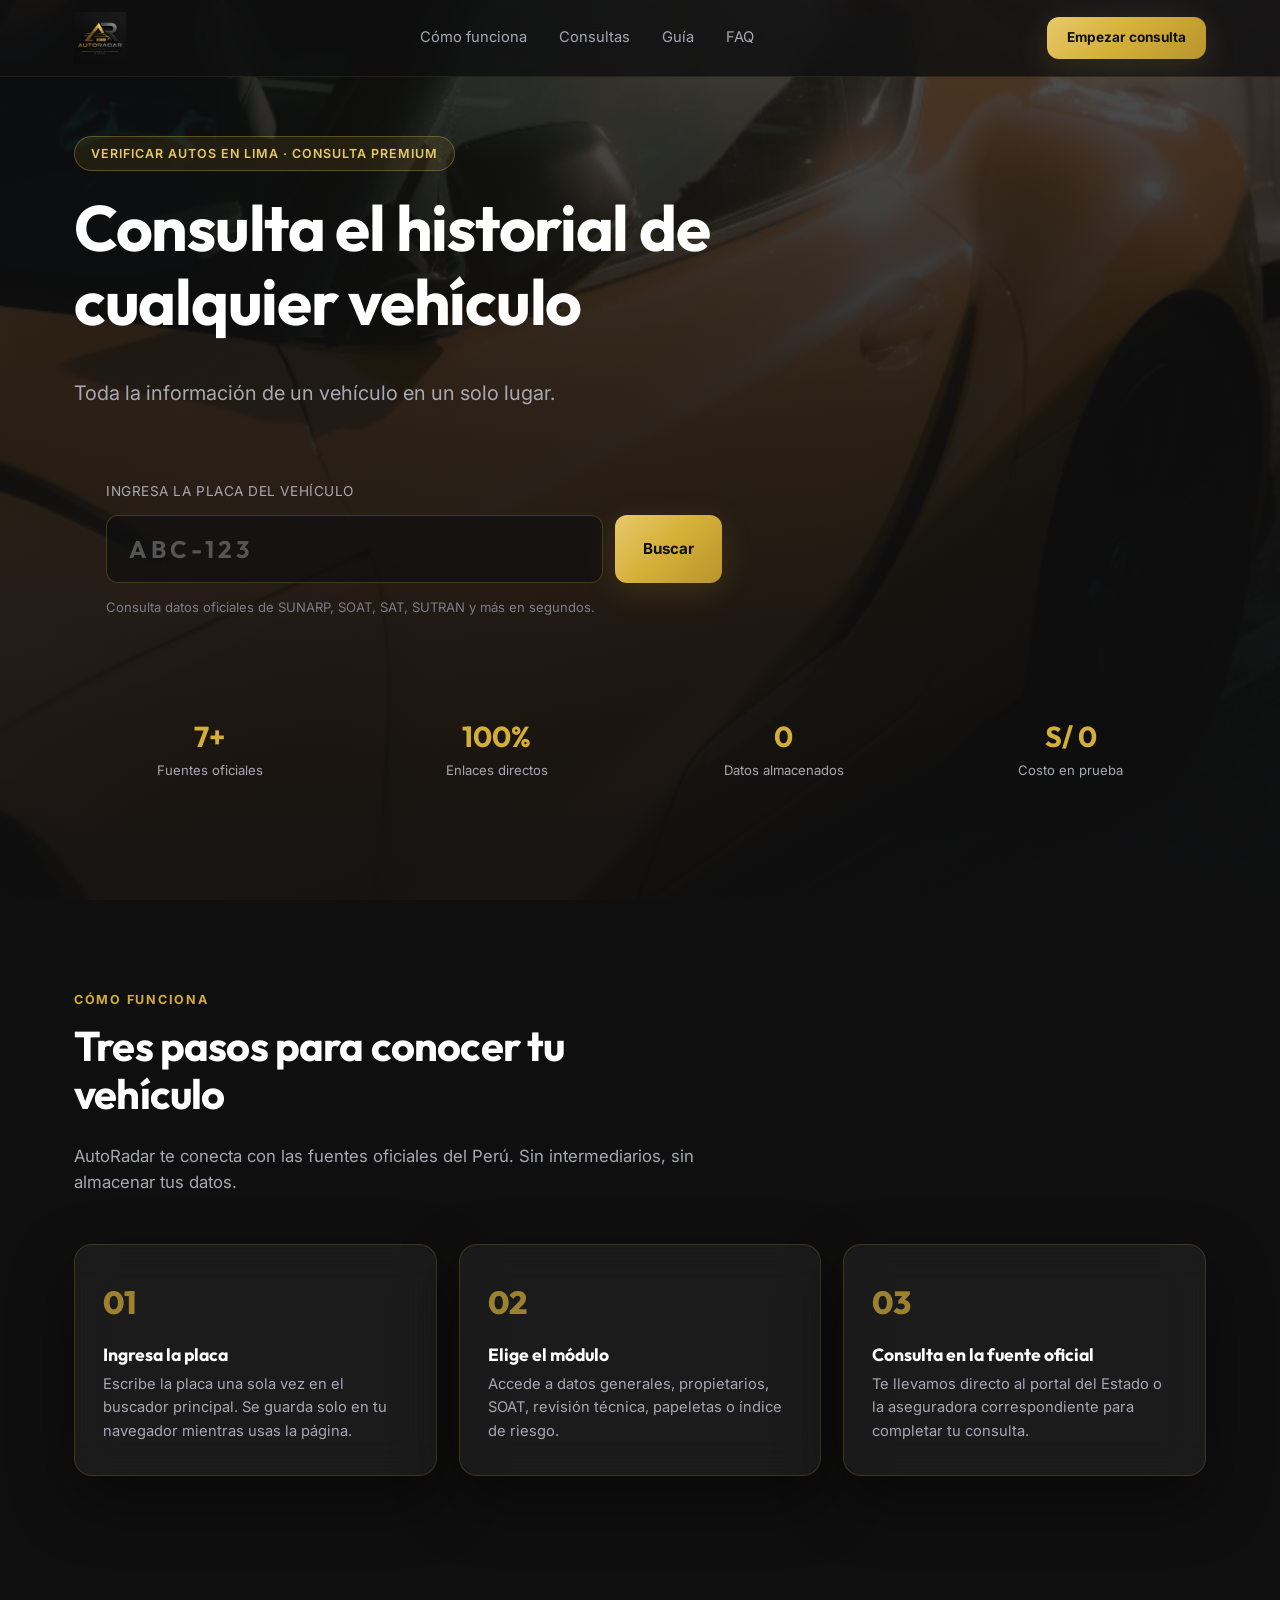
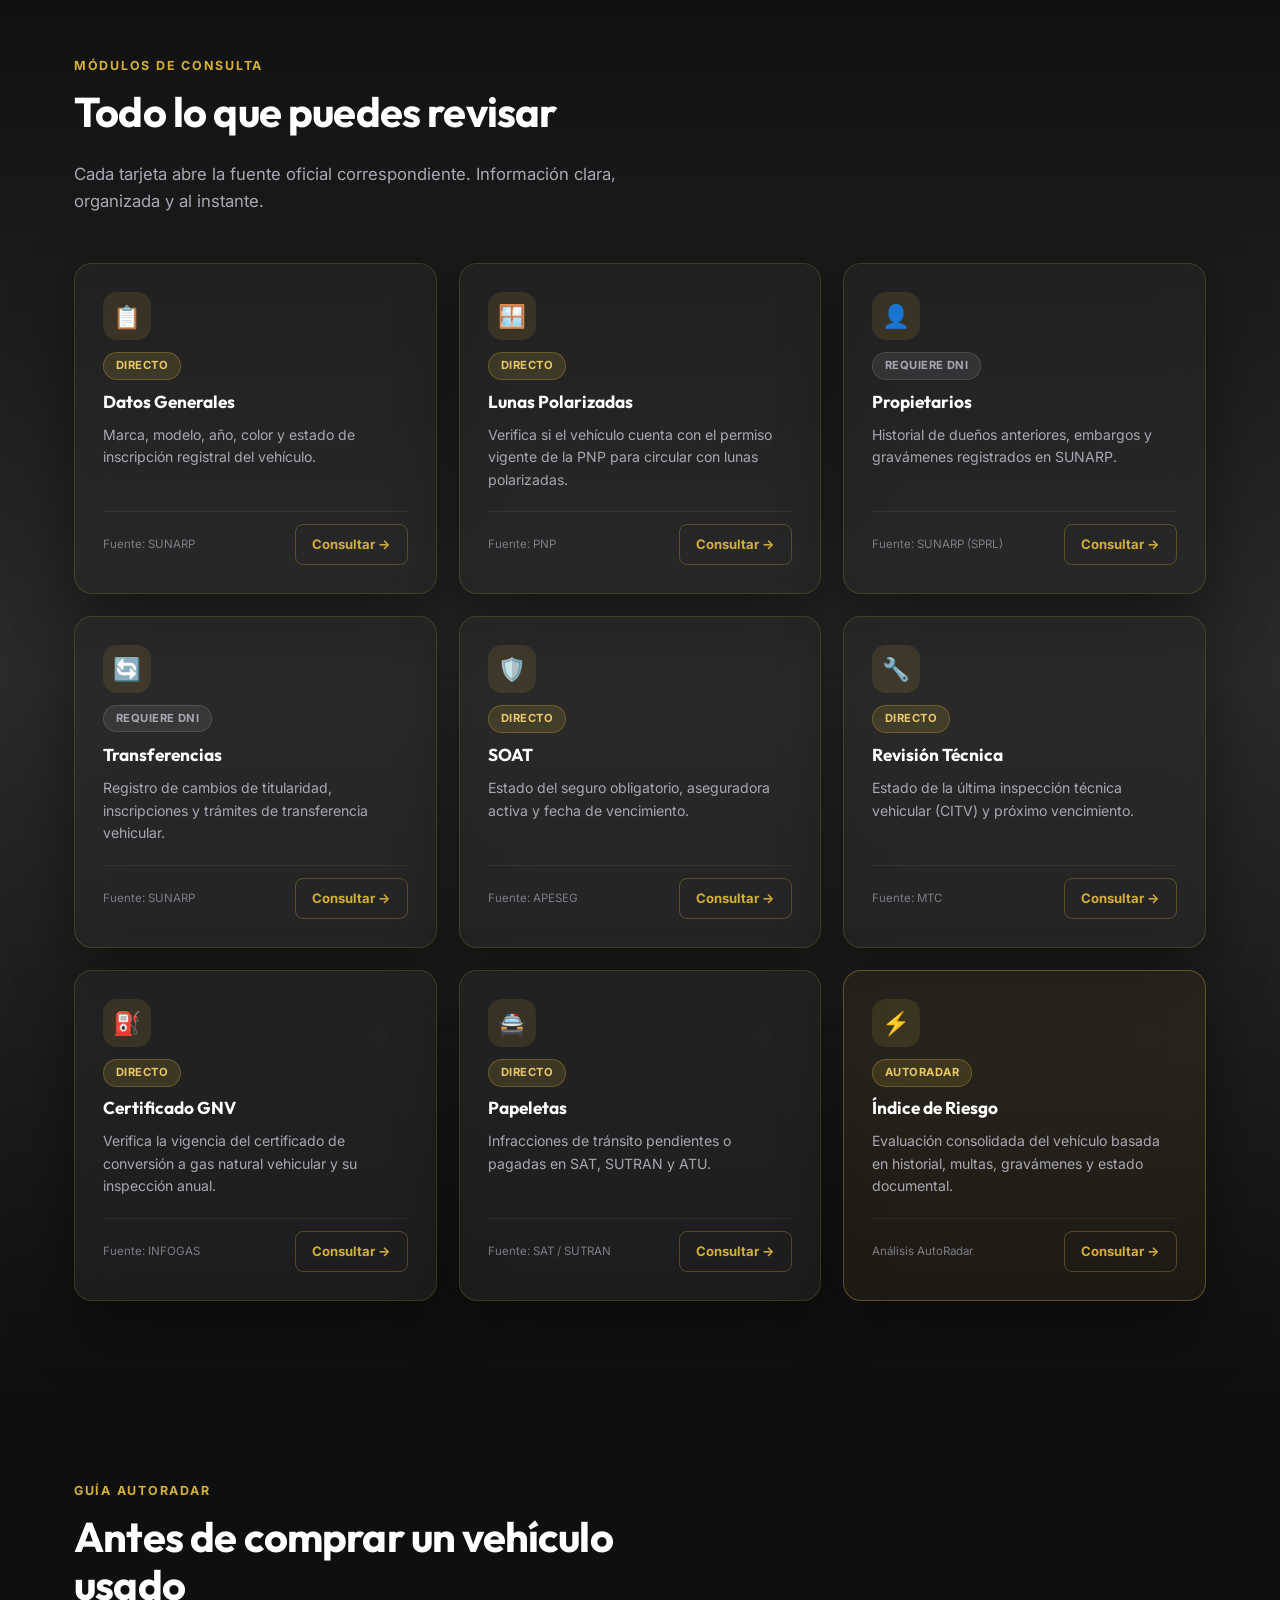
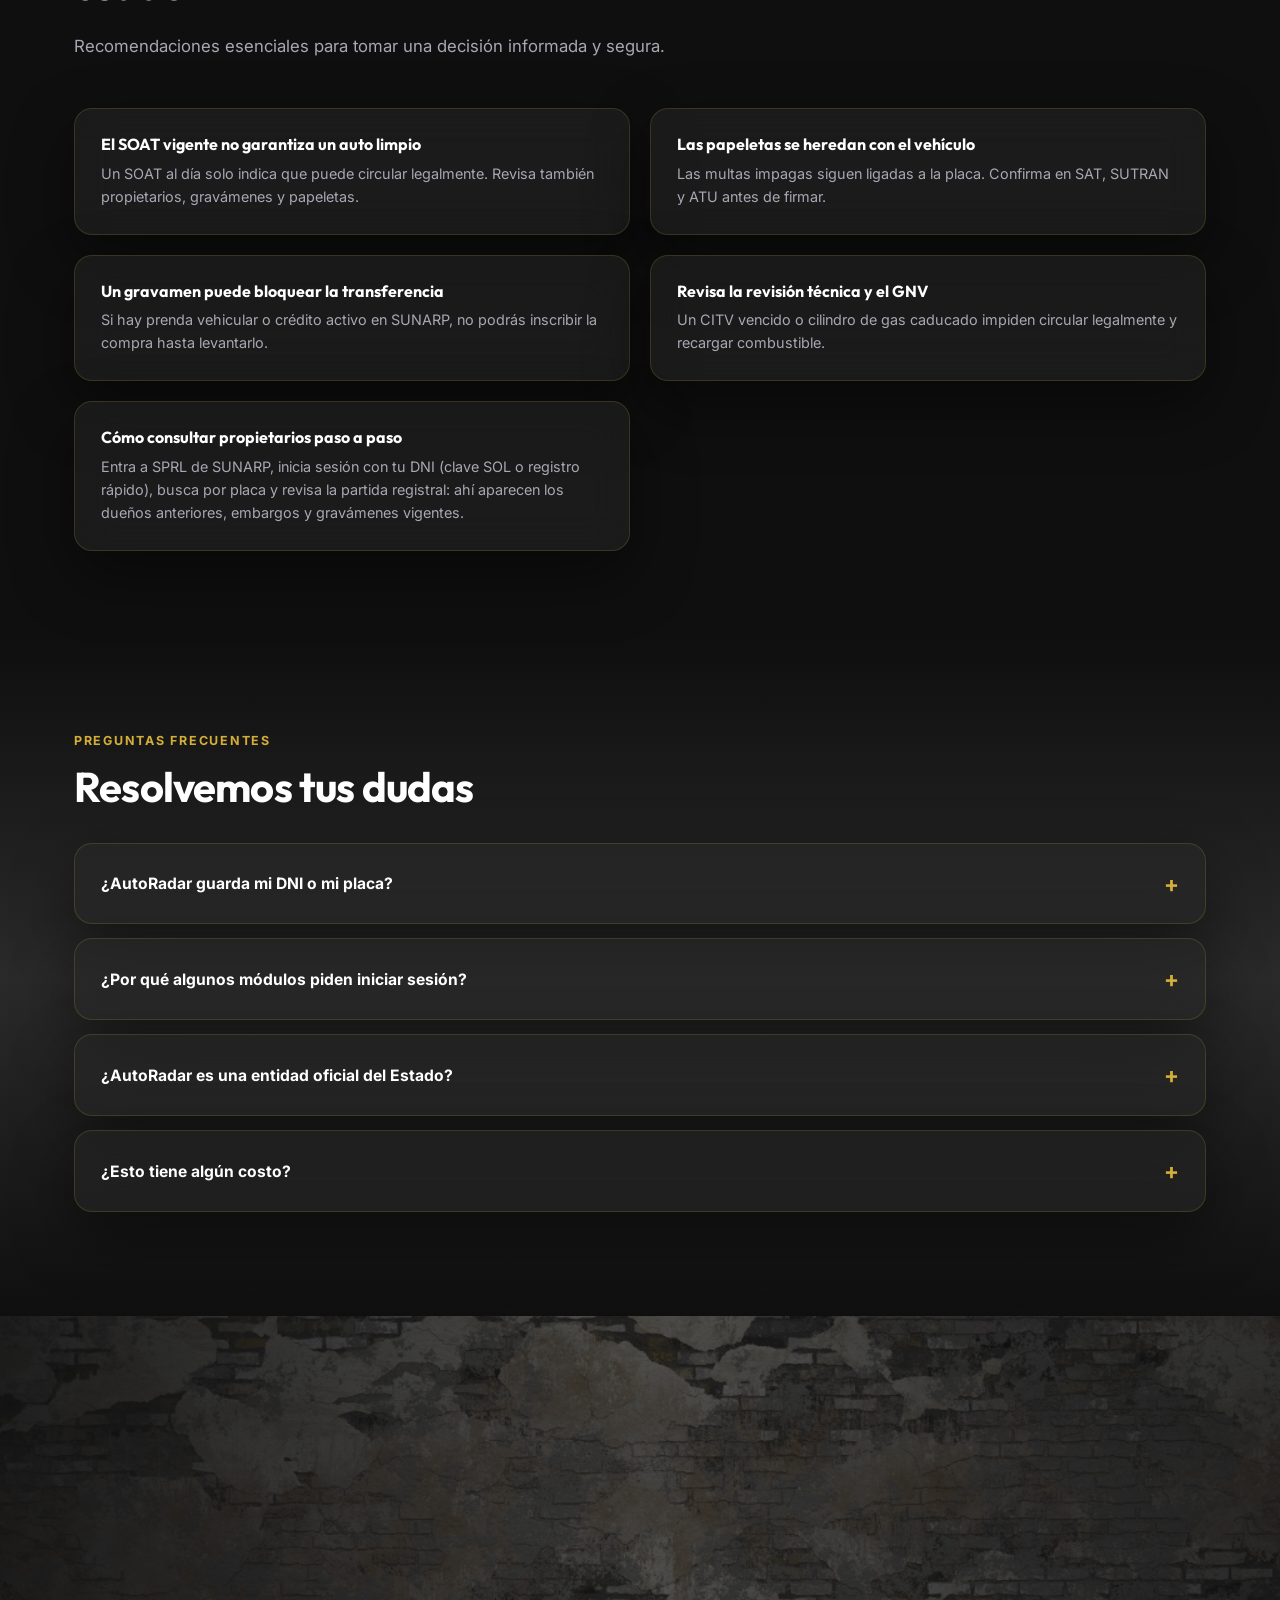
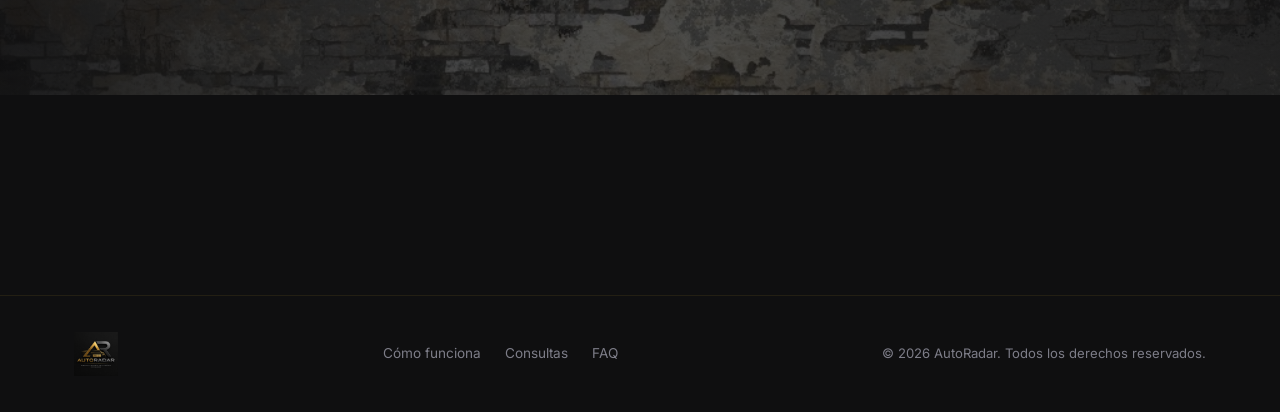
==== index.html @ be3639c1 "Add files via upload" ====
<!DOCTYPE html>
<html lang="es-PE">
<head>
  <meta charset="UTF-8">
  <meta name="viewport" content="width=device-width, initial-scale=1.0">
  <title>AutoRadar | Verificar autos en Lima y consulta vehicular Perú</title>
  <meta name="description" content="Verificar autos en Lima nunca fue tan fácil: consulta gratis SOAT, papeletas, propietarios, revisión técnica, gravámenes y certificado GNV de cualquier vehículo en Perú. Fuentes oficiales SUNARP, APESEG, SAT y más.">
  <meta name="keywords" content="verificar autos Lima, consulta vehicular Peru, consulta placa SUNARP, historial vehicular Lima, SOAT consulta, papeletas SAT, revision tecnica vehicular, consulta propietarios auto, gravamen vehicular, certificado GNV">
  <meta name="robots" content="index, follow">
  <meta name="author" content="AutoRadar">
  <link rel="canonical" href="https://mathiashorna9.github.io/AUTORADAR/">

  <!-- Open Graph / Facebook, WhatsApp, etc. -->
  <meta property="og:type" content="website">
  <meta property="og:url" content="https://mathiashorna9.github.io/AUTORADAR/">
  <meta property="og:title" content="AutoRadar | Verificar autos en Lima y consulta vehicular Perú">
  <meta property="og:description" content="Verificar autos en Lima nunca fue tan fácil: consulta gratis SOAT, papeletas, propietarios, revisión técnica y certificado GNV en un solo lugar.">
  <meta property="og:image" content="https://mathiashorna9.github.io/AUTORADAR/logo.png">
  <meta property="og:locale" content="es_PE">
  <meta property="og:site_name" content="AutoRadar">

  <!-- Twitter Card -->
  <meta name="twitter:card" content="summary_large_image">
  <meta name="twitter:title" content="AutoRadar | Verificar autos en Lima y consulta vehicular Perú">
  <meta name="twitter:description" content="Verificar autos en Lima nunca fue tan fácil: consulta gratis SOAT, papeletas, propietarios, revisión técnica y certificado GNV en un solo lugar.">
  <meta name="twitter:image" content="https://mathiashorna9.github.io/AUTORADAR/logo.png">

  <link rel="icon" type="image/x-icon" href="favicon.ico">
  <link rel="icon" type="image/png" sizes="32x32" href="favicon-32x32.png">
  <link rel="icon" type="image/png" sizes="16x16" href="favicon-16x16.png">
  <link rel="apple-touch-icon" sizes="180x180" href="apple-touch-icon.png">
  <link rel="preconnect" href="https://fonts.googleapis.com">
  <link rel="preconnect" href="https://fonts.gstatic.com" crossorigin>
  <link href="https://fonts.googleapis.com/css2?family=Inter:wght@400;500;600;700;800&family=Outfit:wght@500;600;700;800&display=swap" rel="stylesheet">
  <link rel="stylesheet" href="style.css">

  <script type="application/ld+json">
  {
    "@context": "https://schema.org",
    "@type": "WebSite",
    "name": "AutoRadar",
    "url": "https://mathiashorna9.github.io/AUTORADAR/",
    "description": "Verificar autos en Lima y consultar el historial de vehículos en Perú: SOAT, papeletas, propietarios, revisión técnica y certificado GNV.",
    "inLanguage": "es-PE"
  }
  </script>
</head>
<body>

  <header class="nav">
    <div class="nav-inner">
      <a href="#" class="brand">
        <img src="logo.png" alt="AutoRadar" class="brand-logo">
      </a>
      <nav class="nav-links">
        <a href="#como-funciona">Cómo funciona</a>
        <a href="#modulos">Consultas</a>
        <a href="#tips">Guía</a>
        <a href="#faq">FAQ</a>
      </nav>
      <a href="#hero" class="btn btn-gold btn-sm">Empezar consulta</a>
      <button class="nav-toggle" aria-label="Abrir menú" aria-expanded="false">
        <span></span><span></span><span></span>
      </button>
    </div>
    <div class="mobile-menu">
      <a href="#como-funciona">Cómo funciona</a>
      <a href="#modulos">Consultas</a>
      <a href="#tips">Guía</a>
      <a href="#faq">FAQ</a>
      <a href="#hero" class="btn btn-gold">Empezar consulta</a>
    </div>
  </header>

  <div class="logo-reveal-overlay" id="logoRevealOverlay" aria-hidden="true">
    <button class="logo-reveal-close" id="logoRevealClose" aria-label="Cerrar">✕</button>
    <div class="logo-reveal-slash"></div>
    <img src="logo.png" alt="AutoRadar" class="logo-reveal-img">
  </div>

  <section class="hero" id="hero">
    <div class="hero-carousel" aria-hidden="true">
      <div class="hero-slide active" style="background-image: url('auto1.jpg');"></div>
      <div class="hero-slide" style="background-image: url('auto2.jpg');"></div>
    </div>
    <div class="hero-overlay"></div>

    <div class="wrap hero-content">
      <span class="hero-badge fade-up">Verificar autos en Lima · Consulta premium</span>
      <h1 class="fade-up delay-1">Consulta el historial de cualquier vehículo</h1>
      <p class="hero-lead fade-up delay-2">Toda la información de un vehículo en un solo lugar.</p>

      <div class="search-glass fade-up delay-3">
        <label for="placaInput">Ingresa la placa del vehículo</label>
        <div class="search-row">
          <input id="placaInput" type="text" maxlength="7" placeholder="ABC-123" autocomplete="off">
          <button class="btn btn-gold" type="button" onclick="buscarPlaca()">Buscar</button>
        </div>
        <p class="search-hint">Consulta datos oficiales de SUNARP, SOAT, SAT, SUTRAN y más en segundos.</p>
        <p id="searchToast" class="search-toast">✓ Placa copiada. Selecciona un módulo para continuar.</p>
      </div>

      <div class="stats fade-up delay-4">
        <div class="stat glass-stat">
          <h3>7+</h3>
          <span>Fuentes oficiales</span>
        </div>
        <div class="stat glass-stat">
          <h3>100%</h3>
          <span>Enlaces directos</span>
        </div>
        <div class="stat glass-stat">
          <h3>0</h3>
          <span>Datos almacenados</span>
        </div>
        <div class="stat glass-stat">
          <h3>S/ 0</h3>
          <span>Costo en prueba</span>
        </div>
      </div>
    </div>
  </section>

  <section id="como-funciona" class="section">
    <div class="wrap">
      <span class="section-tag reveal">Cómo funciona</span>
      <h2 class="section-title reveal">Tres pasos para conocer tu vehículo</h2>
      <p class="section-lead reveal">AutoRadar te conecta con las fuentes oficiales del Perú. Sin intermediarios, sin almacenar tus datos.</p>

      <div class="steps">
        <article class="step glass-card reveal">
          <div class="step-num">01</div>
          <h4>Ingresa la placa</h4>
          <p>Escribe la placa una sola vez en el buscador principal. Se guarda solo en tu navegador mientras usas la página.</p>
        </article>
        <article class="step glass-card reveal">
          <div class="step-num">02</div>
          <h4>Elige el módulo</h4>
          <p>Accede a datos generales, propietarios, SOAT, revisión técnica, papeletas o índice de riesgo.</p>
        </article>
        <article class="step glass-card reveal">
          <div class="step-num">03</div>
          <h4>Consulta en la fuente oficial</h4>
          <p>Te llevamos directo al portal del Estado o la aseguradora correspondiente para completar tu consulta.</p>
        </article>
      </div>
    </div>
  </section>

  <section id="modulos" class="section section-alt">
    <div class="wrap">
      <span class="section-tag reveal">Módulos de consulta</span>
      <h2 class="section-title reveal">Todo lo que puedes revisar</h2>
      <p class="section-lead reveal">Cada tarjeta abre la fuente oficial correspondiente. Información clara, organizada y al instante.</p>

      <div class="grid">
        <article class="card glass-card reveal">
          <div class="card-icon">📋</div>
          <span class="badge badge-gold">Directo</span>
          <h4>Datos Generales</h4>
          <p>Marca, modelo, año, color y estado de inscripción registral del vehículo.</p>
          <div class="card-footer">
            <span class="source-tag">Fuente: SUNARP</span>
            <a class="card-btn fuente-btn" href="https://consultavehicular.sunarp.gob.pe/consulta-vehicular/inicio" target="_blank" rel="noopener">Consultar →</a>
          </div>
        </article>

        <article class="card glass-card reveal">
          <div class="card-icon">🪟</div>
          <span class="badge badge-gold">Directo</span>
          <h4>Lunas Polarizadas</h4>
          <p>Verifica si el vehículo cuenta con el permiso vigente de la PNP para circular con lunas polarizadas.</p>
          <div class="card-footer">
            <span class="source-tag">Fuente: PNP</span>
            <a class="card-btn fuente-btn" href="https://sistemadelunaspolarizadaspnp.com/?i=1" target="_blank" rel="noopener">Consultar →</a>
          </div>
        </article>

        <article class="card glass-card reveal">
          <div class="card-icon">👤</div>
          <span class="badge badge-silver">Requiere DNI</span>
          <h4>Propietarios</h4>
          <p>Historial de dueños anteriores, embargos y gravámenes registrados en SUNARP.</p>
          <div class="card-footer">
            <span class="source-tag">Fuente: SUNARP (SPRL)</span>
            <a class="card-btn fuente-btn" href="https://sprl.sunarp.gob.pe/sprl/ingreso" target="_blank" rel="noopener">Consultar →</a>
          </div>
        </article>

        <article class="card glass-card reveal">
          <div class="card-icon">🔄</div>
          <span class="badge badge-silver">Requiere DNI</span>
          <h4>Transferencias</h4>
          <p>Registro de cambios de titularidad, inscripciones y trámites de transferencia vehicular.</p>
          <div class="card-footer">
            <span class="source-tag">Fuente: SUNARP</span>
            <a class="card-btn fuente-btn" href="https://sprl.sunarp.gob.pe/sprl/ingreso" target="_blank" rel="noopener">Consultar →</a>
          </div>
        </article>

        <article class="card glass-card reveal">
          <div class="card-icon">🛡️</div>
          <span class="badge badge-gold">Directo</span>
          <h4>SOAT</h4>
          <p>Estado del seguro obligatorio, aseguradora activa y fecha de vencimiento.</p>
          <div class="card-footer">
            <span class="source-tag">Fuente: APESEG</span>
            <a class="card-btn fuente-btn" href="https://www.apeseg.org.pe/consultas-soat/" target="_blank" rel="noopener">Consultar →</a>
          </div>
        </article>

        <article class="card glass-card reveal">
          <div class="card-icon">🔧</div>
          <span class="badge badge-gold">Directo</span>
          <h4>Revisión Técnica</h4>
          <p>Estado de la última inspección técnica vehicular (CITV) y próximo vencimiento.</p>
          <div class="card-footer">
            <span class="source-tag">Fuente: MTC</span>
            <a class="card-btn fuente-btn" href="#" target="_blank" rel="noopener">Consultar →</a>
          </div>
        </article>

        <article class="card glass-card reveal">
          <div class="card-icon">⛽</div>
          <span class="badge badge-gold">Directo</span>
          <h4>Certificado GNV</h4>
          <p>Verifica la vigencia del certificado de conversión a gas natural vehicular y su inspección anual.</p>
          <div class="card-footer">
            <span class="source-tag">Fuente: INFOGAS</span>
            <a class="card-btn fuente-btn" href="https://infogas.com.pe/consulta-placa/" target="_blank" rel="noopener">Consultar →</a>
          </div>
        </article>

        <article class="card glass-card reveal">
          <div class="card-icon">🚔</div>
          <span class="badge badge-gold">Directo</span>
          <h4>Papeletas</h4>
          <p>Infracciones de tránsito pendientes o pagadas en SAT, SUTRAN y ATU.</p>
          <div class="card-footer">
            <span class="source-tag">Fuente: SAT / SUTRAN</span>
            <a class="card-btn fuente-btn" href="https://www.sat.gob.pe/VirtualSAT/principal.aspx" target="_blank" rel="noopener">Consultar →</a>
          </div>
        </article>

        <article class="card glass-card reveal card-featured">
          <div class="card-icon">⚡</div>
          <span class="badge badge-gold">AutoRadar</span>
          <h4>Índice de Riesgo</h4>
          <p>Evaluación consolidada del vehículo basada en historial, multas, gravámenes y estado documental.</p>
          <div class="card-footer">
            <span class="source-tag">Análisis AutoRadar</span>
            <a class="card-btn fuente-btn" href="#hero">Consultar →</a>
          </div>
        </article>
      </div>
    </div>
  </section>

  <section id="tips" class="section">
    <div class="wrap">
      <span class="section-tag reveal">Guía AutoRadar</span>
      <h2 class="section-title reveal">Antes de comprar un vehículo usado</h2>
      <p class="section-lead reveal">Recomendaciones esenciales para tomar una decisión informada y segura.</p>

      <div class="tips">
        <article class="tip glass-card reveal">
          <h4>El SOAT vigente no garantiza un auto limpio</h4>
          <p>Un SOAT al día solo indica que puede circular legalmente. Revisa también propietarios, gravámenes y papeletas.</p>
        </article>
        <article class="tip glass-card reveal">
          <h4>Las papeletas se heredan con el vehículo</h4>
          <p>Las multas impagas siguen ligadas a la placa. Confirma en SAT, SUTRAN y ATU antes de firmar.</p>
        </article>
        <article class="tip glass-card reveal">
          <h4>Un gravamen puede bloquear la transferencia</h4>
          <p>Si hay prenda vehicular o crédito activo en SUNARP, no podrás inscribir la compra hasta levantarlo.</p>
        </article>
        <article class="tip glass-card reveal">
          <h4>Revisa la revisión técnica y el GNV</h4>
          <p>Un CITV vencido o cilindro de gas caducado impiden circular legalmente y recargar combustible.</p>
        </article>
        <article class="tip glass-card reveal">
          <h4>Cómo consultar propietarios paso a paso</h4>
          <p>Entra a SPRL de SUNARP, inicia sesión con tu DNI (clave SOL o registro rápido), busca por placa y revisa la partida registral: ahí aparecen los dueños anteriores, embargos y gravámenes vigentes.</p>
        </article>
      </div>
    </div>
  </section>

  <section id="faq" class="section section-alt">
    <div class="wrap">
      <span class="section-tag reveal">Preguntas frecuentes</span>
      <h2 class="section-title reveal">Resolvemos tus dudas</h2>

      <div class="faq-list">
        <details class="faq glass-card reveal">
          <summary>¿AutoRadar guarda mi DNI o mi placa?</summary>
          <p>No. Tu placa se queda solo en tu navegador mientras usas esta página. Cuando un módulo requiere DNI, lo ingresas directo en el portal oficial.</p>
        </details>
        <details class="faq glass-card reveal">
          <summary>¿Por qué algunos módulos piden iniciar sesión?</summary>
          <p>Cada entidad decide qué información es pública y cuál requiere verificar tu identidad. AutoRadar solo te lleva al lugar correcto.</p>
        </details>
        <details class="faq glass-card reveal">
          <summary>¿AutoRadar es una entidad oficial del Estado?</summary>
          <p>No. Somos un directorio que organiza fuentes oficiales para agilizar tu consulta. No reemplazamos a SUNARP, SAT, SUTRAN ni APESEG.</p>
        </details>
        <details class="faq glass-card reveal">
          <summary>¿Esto tiene algún costo?</summary>
          <p>Mientras esta página esté en fase de prueba, el uso es gratuito. Algunas fuentes oficiales pueden tener su propio costo por reporte.</p>
        </details>
      </div>
    </div>
  </section>

  <section class="banner-section">
    <div class="banner-image" style="background-image: url('banner.png');"></div>
    <div class="banner-overlay"></div>
    <div class="wrap banner-content">
      <div class="banner-cta glass-card reveal">
        <img src="logo.png" alt="AutoRadar" class="banner-logo">
        <h2>¿Listo para consultar?</h2>
        <p>Ingresa la placa y accede a todas las fuentes oficiales en minutos.</p>
        <a href="#hero" class="btn btn-gold">Buscar ahora</a>
      </div>
    </div>
  </section>

  <section class="section disclaimer-section">
    <div class="wrap">
      <div class="disclaimer glass-card reveal">
        <strong>Aviso legal:</strong> AutoRadar es un directorio informativo que enlaza a páginas de consulta pública de entidades oficiales peruanas (SUNARP, APESEG, SAT, SUTRAN, ATU e INFOGAS). No estamos afiliados a ninguna de estas entidades, no almacenamos datos personales y no accedemos en su nombre a información privada.
      </div>
    </div>
  </section>

  <footer>
    <div class="wrap footer-row">
      <a href="#" class="brand">
        <img src="logo.png" alt="AutoRadar" class="brand-logo brand-logo-footer">
      </a>
      <div class="footer-links">
        <a href="#como-funciona">Cómo funciona</a>
        <a href="#modulos">Consultas</a>
        <a href="#faq">FAQ</a>
      </div>
      <div class="footer-copy">© 2026 AutoRadar. Todos los derechos reservados.</div>
    </div>
  </footer>

  <script src="script.js"></script>
</body>
</html>
---- style.css ----
:root {
  --black: #0F0F10;
  --gold: #D4AF37;
  --gold-light: #E8C96A;
  --gold-dark: #B8942D;
  --gray: #2A2A2A;
  --gray-light: #3D3D3D;
  --white: #FFFFFF;
  --text-muted: #A8A8B3;
  --text-soft: #7D7D88;
  --glass-bg: rgba(42, 42, 42, 0.45);
  --glass-border: rgba(212, 175, 55, 0.18);
  --glass-blur: blur(20px);
  --radius: 18px;
  --radius-sm: 12px;
  --maxw: 1180px;
  --shadow: 0 24px 64px rgba(0, 0, 0, 0.45);
  --shadow-gold: 0 8px 32px rgba(212, 175, 55, 0.15);
}

*,
*::before,
*::after {
  box-sizing: border-box;
}

html {
  scroll-behavior: smooth;
}

body {
  margin: 0;
  background: var(--black);
  color: var(--white);
  font-family: 'Inter', -apple-system, BlinkMacSystemFont, 'Segoe UI', sans-serif;
  line-height: 1.6;
  -webkit-font-smoothing: antialiased;
  overflow-x: hidden;
}

h1, h2, h3, h4 {
  font-family: 'Outfit', 'Inter', sans-serif;
  font-weight: 700;
  line-height: 1.15;
  margin: 0 0 0.6em;
}

a {
  color: inherit;
  text-decoration: none;
}

.wrap {
  max-width: var(--maxw);
  margin: 0 auto;
  padding: 0 24px;
}

/* ---------- BUTTONS ---------- */
.btn {
  display: inline-flex;
  align-items: center;
  justify-content: center;
  gap: 8px;
  padding: 14px 28px;
  border: none;
  border-radius: var(--radius-sm);
  font-family: inherit;
  font-weight: 700;
  font-size: 0.95rem;
  cursor: pointer;
  transition: transform 0.25s ease, box-shadow 0.25s ease, background 0.25s ease;
  white-space: nowrap;
}

.btn-gold {
  background: linear-gradient(135deg, var(--gold-light), var(--gold), var(--gold-dark));
  color: var(--black);
  box-shadow: var(--shadow-gold);
}

.btn-gold:hover {
  transform: translateY(-2px);
  box-shadow: 0 12px 40px rgba(212, 175, 55, 0.3);
}

.btn-sm {
  padding: 10px 20px;
  font-size: 0.85rem;
}

/* ---------- GLASSMORPHISM ---------- */
.glass-card {
  background: var(--glass-bg);
  backdrop-filter: var(--glass-blur);
  -webkit-backdrop-filter: var(--glass-blur);
  border: 1px solid var(--glass-border);
  border-radius: var(--radius);
  box-shadow: var(--shadow);
}

/* ---------- NAV ---------- */
.nav {
  position: fixed;
  top: 0;
  left: 0;
  right: 0;
  z-index: 100;
  background: rgba(15, 15, 16, 0.82);
  backdrop-filter: blur(16px);
  -webkit-backdrop-filter: blur(16px);
  border-bottom: 1px solid rgba(212, 175, 55, 0.1);
}

.nav-inner {
  display: flex;
  align-items: center;
  justify-content: space-between;
  gap: 20px;
  max-width: var(--maxw);
  margin: 0 auto;
  padding: 12px 24px;
}

.brand {
  display: flex;
  align-items: center;
  flex-shrink: 0;
}

.brand-logo {
  height: 52px;
  width: auto;
  object-fit: contain;
  transition: transform 0.3s ease;
}

.brand-logo:hover {
  transform: scale(1.03);
}

.brand-logo-footer {
  height: 44px;
}

.nav-links {
  display: flex;
  gap: 32px;
  font-size: 0.92rem;
  color: var(--text-muted);
}

.nav-links a {
  transition: color 0.2s ease;
}

.nav-links a:hover {
  color: var(--gold);
}

.nav-toggle {
  display: none;
  flex-direction: column;
  gap: 5px;
  background: none;
  border: none;
  cursor: pointer;
  padding: 4px;
}

.nav-toggle span {
  display: block;
  width: 24px;
  height: 2px;
  background: var(--gold);
  border-radius: 2px;
  transition: transform 0.3s ease, opacity 0.3s ease;
}

.mobile-menu {
  display: none;
  flex-direction: column;
  gap: 16px;
  padding: 20px 24px 24px;
  border-top: 1px solid rgba(212, 175, 55, 0.1);
}

.mobile-menu a {
  color: var(--text-muted);
  font-size: 1rem;
}

.mobile-menu.open {
  display: flex;
}

/* ---------- HERO ---------- */
.hero {
  position: relative;
  min-height: 100vh;
  display: flex;
  align-items: center;
  padding: 120px 0 80px;
  overflow: hidden;
}

.hero-carousel {
  position: absolute;
  inset: 0;
  z-index: 0;
}

.hero-slide {
  position: absolute;
  inset: 0;
  background-size: cover;
  background-position: center;
  opacity: 0;
  transform: scale(1.06);
  transition: opacity 1.4s ease, transform 8s ease;
}

.hero-slide.active {
  opacity: 1;
  transform: scale(1);
}

.hero-overlay {
  position: absolute;
  inset: 0;
  z-index: 1;
  background:
    linear-gradient(180deg, rgba(15, 15, 16, 0.72) 0%, rgba(15, 15, 16, 0.88) 50%, rgba(15, 15, 16, 0.96) 100%),
    radial-gradient(ellipse at 50% 20%, rgba(212, 175, 55, 0.12), transparent 55%);
}

.hero-content {
  position: relative;
  z-index: 2;
  width: 100%;
}

.hero-badge {
  display: inline-flex;
  align-items: center;
  gap: 8px;
  padding: 7px 16px;
  border-radius: 999px;
  background: rgba(212, 175, 55, 0.1);
  border: 1px solid rgba(212, 175, 55, 0.35);
  color: var(--gold-light);
  font-size: 0.78rem;
  font-weight: 600;
  letter-spacing: 0.08em;
  text-transform: uppercase;
}

.hero h1 {
  font-size: clamp(2.4rem, 5.5vw, 4rem);
  max-width: 820px;
  margin-top: 20px;
  letter-spacing: -0.02em;
}

.hero-lead {
  color: var(--text-muted);
  font-size: clamp(1.05rem, 2vw, 1.25rem);
  max-width: 560px;
  margin-bottom: 40px;
}

.search-glass {
  padding: 32px;
  max-width: 680px;
  margin-bottom: 48px;
}

.search-glass label {
  display: block;
  font-size: 0.85rem;
  color: var(--text-muted);
  margin-bottom: 12px;
  letter-spacing: 0.04em;
  text-transform: uppercase;
}

.search-row {
  display: flex;
  gap: 12px;
}

#placaInput {
  flex: 1;
  background: rgba(15, 15, 16, 0.7);
  border: 1px solid rgba(212, 175, 55, 0.25);
  color: var(--white);
  padding: 18px 22px;
  border-radius: var(--radius-sm);
  font-size: clamp(1.2rem, 3vw, 1.5rem);
  letter-spacing: 4px;
  text-transform: uppercase;
  font-weight: 700;
  font-family: 'Outfit', sans-serif;
  transition: border-color 0.25s ease, box-shadow 0.25s ease;
}

#placaInput::placeholder {
  color: #555;
  letter-spacing: 4px;
}

#placaInput:focus {
  outline: none;
  border-color: var(--gold);
  box-shadow: 0 0 0 3px rgba(212, 175, 55, 0.15);
}

.search-hint {
  margin: 14px 0 0;
  font-size: 0.82rem;
  color: var(--text-soft);
}

.search-toast {
  display: none;
  margin: 12px 0 0;
  font-size: 0.85rem;
  color: var(--gold-light);
  font-weight: 600;
}

.stats {
  display: grid;
  grid-template-columns: repeat(4, 1fr);
  gap: 16px;
}

.glass-stat {
  padding: 22px 20px;
  text-align: center;
}

.stat h3 {
  font-size: 1.8rem;
  color: var(--gold);
  margin-bottom: 4px;
}

.stat span {
  color: var(--text-muted);
  font-size: 0.82rem;
}

/* ---------- SECTIONS ---------- */
.section {
  padding: 90px 0;
}

.section-alt {
  background: linear-gradient(180deg, var(--black) 0%, var(--gray) 50%, var(--black) 100%);
}

.section-tag {
  display: block;
  color: var(--gold);
  text-transform: uppercase;
  letter-spacing: 0.14em;
  font-size: 0.78rem;
  font-weight: 700;
  margin-bottom: 12px;
}

.section-title {
  font-size: clamp(1.8rem, 3.5vw, 2.6rem);
  max-width: 640px;
  letter-spacing: -0.02em;
}

.section-lead {
  color: var(--text-muted);
  max-width: 620px;
  margin-bottom: 48px;
  font-size: 1.05rem;
}

/* ---------- STEPS ---------- */
.steps {
  display: grid;
  grid-template-columns: repeat(3, 1fr);
  gap: 22px;
}

.step {
  padding: 32px 28px;
  transition: transform 0.3s ease, border-color 0.3s ease;
}

.step:hover {
  transform: translateY(-4px);
  border-color: rgba(212, 175, 55, 0.35);
}

.step-num {
  font-family: 'Outfit', sans-serif;
  font-size: 2rem;
  font-weight: 800;
  color: var(--gold);
  opacity: 0.7;
  margin-bottom: 16px;
}

.step h4 {
  font-size: 1.1rem;
  margin-bottom: 8px;
}

.step p {
  color: var(--text-muted);
  font-size: 0.92rem;
  margin: 0;
}

/* ---------- GRID / CARDS ---------- */
.grid {
  display: grid;
  grid-template-columns: repeat(3, 1fr);
  gap: 22px;
}

.card {
  padding: 28px;
  display: flex;
  flex-direction: column;
  gap: 12px;
  transition: transform 0.3s ease, border-color 0.3s ease, box-shadow 0.3s ease;
}

.card:hover {
  transform: translateY(-5px);
  border-color: rgba(212, 175, 55, 0.4);
  box-shadow: 0 20px 60px rgba(0, 0, 0, 0.5), var(--shadow-gold);
}

.card-featured {
  border-color: rgba(212, 175, 55, 0.35);
  background: rgba(212, 175, 55, 0.06);
}

.card-icon {
  width: 48px;
  height: 48px;
  border-radius: 14px;
  background: rgba(212, 175, 55, 0.12);
  display: flex;
  align-items: center;
  justify-content: center;
  font-size: 1.4rem;
  transition: transform 0.3s ease, background 0.3s ease;
}

.card-icon:hover {
  transform: scale(1.18);
  background: rgba(212, 175, 55, 0.2);
}

.card h4 {
  font-size: 1.08rem;
  margin: 0;
}

.card p {
  color: var(--text-muted);
  font-size: 0.88rem;
  margin: 0;
  flex: 1;
}

.badge {
  align-self: flex-start;
  font-size: 0.7rem;
  font-weight: 700;
  padding: 4px 12px;
  border-radius: 999px;
  text-transform: uppercase;
  letter-spacing: 0.04em;
}

.badge-gold {
  background: rgba(212, 175, 55, 0.15);
  color: var(--gold-light);
  border: 1px solid rgba(212, 175, 55, 0.3);
}

.badge-silver {
  background: rgba(168, 168, 179, 0.12);
  color: var(--text-muted);
  border: 1px solid rgba(168, 168, 179, 0.2);
}

.card-footer {
  display: flex;
  align-items: center;
  justify-content: space-between;
  gap: 10px;
  margin-top: 8px;
  padding-top: 12px;
  border-top: 1px solid rgba(255, 255, 255, 0.06);
}

.source-tag {
  font-size: 0.72rem;
  color: var(--text-soft);
}

.card-btn {
  background: transparent;
  border: 1px solid rgba(212, 175, 55, 0.3);
  color: var(--gold);
  padding: 9px 16px;
  border-radius: 8px;
  font-size: 0.82rem;
  font-weight: 700;
  transition: background 0.2s ease, color 0.2s ease;
}

.card-btn:hover {
  background: var(--gold);
  color: var(--black);
}

/* ---------- TIPS ---------- */
.tips {
  display: grid;
  grid-template-columns: repeat(2, 1fr);
  gap: 20px;
}

.tip {
  padding: 26px;
  transition: transform 0.3s ease;
}

.tip:hover {
  transform: translateY(-3px);
}

.tip h4 {
  font-size: 1rem;
  margin-bottom: 8px;
}

.tip p {
  color: var(--text-muted);
  font-size: 0.9rem;
  margin: 0;
}

/* ---------- FAQ ---------- */
.faq-list {
  margin-top: 32px;
}

.faq {
  padding: 22px 26px;
  margin-bottom: 14px;
  transition: border-color 0.25s ease;
}

.faq[open] {
  border-color: rgba(212, 175, 55, 0.35);
}

.faq summary {
  cursor: pointer;
  font-weight: 700;
  font-size: 0.98rem;
  list-style: none;
  display: flex;
  justify-content: space-between;
  align-items: center;
}

.faq summary::-webkit-details-marker {
  display: none;
}

.faq summary::after {
  content: '+';
  color: var(--gold);
  font-size: 1.4rem;
  margin-left: 12px;
  transition: transform 0.25s ease;
}

.faq[open] summary::after {
  content: '−';
}

.faq p {
  color: var(--text-muted);
  font-size: 0.9rem;
  margin: 14px 0 0;
}

/* ---------- BANNER (reduced CTA) ---------- */
.banner-section {
  position: relative;
  min-height: 280px;
  display: flex;
  align-items: center;
  overflow: hidden;
}

.banner-image {
  position: absolute;
  inset: 0;
  background-size: cover;
  background-position: center;
}

.banner-overlay {
  position: absolute;
  inset: 0;
  background: linear-gradient(90deg, rgba(15, 15, 16, 0.92) 0%, rgba(15, 15, 16, 0.7) 50%, rgba(15, 15, 16, 0.85) 100%);
}

.banner-content {
  position: relative;
  z-index: 2;
  padding: 48px 24px;
}

.banner-cta {
  display: flex;
  flex-direction: column;
  align-items: flex-start;
  gap: 8px;
  max-width: 480px;
  padding: 28px 32px;
}

.banner-logo {
  height: 56px;
  width: auto;
  margin-bottom: 4px;
}

.banner-cta h2 {
  font-size: clamp(1.3rem, 2.5vw, 1.6rem);
  margin: 0;
}

.banner-cta p {
  color: var(--text-muted);
  font-size: 0.92rem;
  margin: 0 0 12px;
}

/* ---------- DISCLAIMER ---------- */
.disclaimer-section {
  padding: 40px 0 60px;
}

.disclaimer {
  padding: 26px 28px;
  font-size: 0.84rem;
  color: var(--text-soft);
  line-height: 1.7;
}

.disclaimer strong {
  color: var(--text-muted);
}

/* ---------- FOOTER ---------- */
footer {
  border-top: 1px solid rgba(212, 175, 55, 0.1);
  padding: 36px 0;
  background: var(--black);
}

.footer-row {
  display: flex;
  align-items: center;
  justify-content: space-between;
  flex-wrap: wrap;
  gap: 20px;
}

.footer-links {
  display: flex;
  gap: 24px;
  font-size: 0.85rem;
  color: var(--text-soft);
}

.footer-links a:hover {
  color: var(--gold);
}

.footer-copy {
  font-size: 0.82rem;
  color: var(--text-soft);
}

/* ---------- LOGO REVEAL (clic para ver, X para cerrar) ---------- */
.logo-reveal-overlay {
  position: fixed;
  inset: 0;
  z-index: 999;
  display: flex;
  align-items: center;
  justify-content: center;
  background: rgba(6, 6, 7, 0.9);
  backdrop-filter: blur(6px);
  -webkit-backdrop-filter: blur(6px);
  opacity: 0;
  visibility: hidden;
  pointer-events: none;
  transition: opacity 0.28s ease, visibility 0.28s ease;
}

.logo-reveal-overlay.active {
  opacity: 1;
  visibility: visible;
  pointer-events: auto;
}

.logo-reveal-close {
  position: absolute;
  top: 28px;
  right: 28px;
  width: 44px;
  height: 44px;
  display: flex;
  align-items: center;
  justify-content: center;
  background: rgba(212, 175, 55, 0.1);
  border: 1px solid rgba(212, 175, 55, 0.3);
  border-radius: 50%;
  color: var(--gold-light);
  font-size: 1.1rem;
  cursor: pointer;
  transition: background 0.2s ease, transform 0.2s ease;
}

.logo-reveal-close:hover {
  background: var(--gold);
  color: var(--black);
  transform: scale(1.08);
}

.logo-reveal-img {
  position: relative;
  max-width: min(60vw, 480px);
  max-height: 65vh;
  width: auto;
  height: auto;
  filter: drop-shadow(0 24px 70px rgba(212, 175, 55, 0.35));
  opacity: 0;
  transform: scale(0.85);
  transition: opacity 0.35s ease 0.12s, transform 0.45s cubic-bezier(0.16, 1, 0.3, 1) 0.12s;
}

.logo-reveal-overlay.active .logo-reveal-img {
  opacity: 1;
  transform: scale(1);
}

.logo-reveal-slash {
  position: absolute;
  top: 50%;
  left: 50%;
  width: 160vw;
  height: 5px;
  background: linear-gradient(90deg, transparent, var(--gold-light), var(--gold), transparent);
  transform: translate(-50%, -50%) rotate(-18deg) translateX(-120%);
  opacity: 0;
  box-shadow: 0 0 24px rgba(212, 175, 55, 0.6);
}

.logo-reveal-overlay.active .logo-reveal-slash {
  animation: slashSweep 0.55s ease forwards;
}

@keyframes slashSweep {
  0% {
    transform: translate(-50%, -50%) rotate(-18deg) translateX(-120%);
    opacity: 0;
  }
  40% {
    opacity: 1;
  }
  100% {
    transform: translate(-50%, -50%) rotate(-18deg) translateX(120%);
    opacity: 0;
  }
}

/* ---------- ANIMATIONS ---------- */
.fade-up {
  opacity: 0;
  transform: translateY(24px);
  animation: fadeUp 0.8s ease forwards;
}

.delay-1 { animation-delay: 0.1s; }
.delay-2 { animation-delay: 0.2s; }
.delay-3 { animation-delay: 0.35s; }
.delay-4 { animation-delay: 0.5s; }

@keyframes fadeUp {
  to {
    opacity: 1;
    transform: translateY(0);
  }
}

.reveal {
  opacity: 0;
  transform: translateY(28px);
  transition: opacity 0.7s ease, transform 0.7s ease;
}

.reveal.visible {
  opacity: 1;
  transform: translateY(0);
}

/* ---------- RESPONSIVE ---------- */
@media (max-width: 980px) {
  .grid {
    grid-template-columns: repeat(2, 1fr);
  }

  .steps {
    grid-template-columns: 1fr;
  }
}

@media (max-width: 720px) {
  .nav-links,
  .nav-inner > .btn {
    display: none;
  }

  .nav-toggle {
    display: flex;
  }

  .hero {
    min-height: auto;
    padding: 100px 0 60px;
  }

  .search-glass {
    padding: 24px 20px;
  }

  .search-row {
    flex-direction: column;
  }

  .search-row .btn {
    width: 100%;
    padding: 16px;
  }

  .stats {
    grid-template-columns: repeat(2, 1fr);
  }

  .grid {
    grid-template-columns: 1fr;
  }

  .tips {
    grid-template-columns: 1fr;
  }

  .footer-row {
    flex-direction: column;
    align-items: flex-start;
  }

  .footer-links {
    flex-wrap: wrap;
  }

  .banner-section {
    min-height: 240px;
  }

  .banner-cta {
    padding: 22px 20px;
  }
}

@media (max-width: 480px) {
  .brand-logo {
    height: 42px;
  }

  .stats {
    grid-template-columns: 1fr;
  }
}
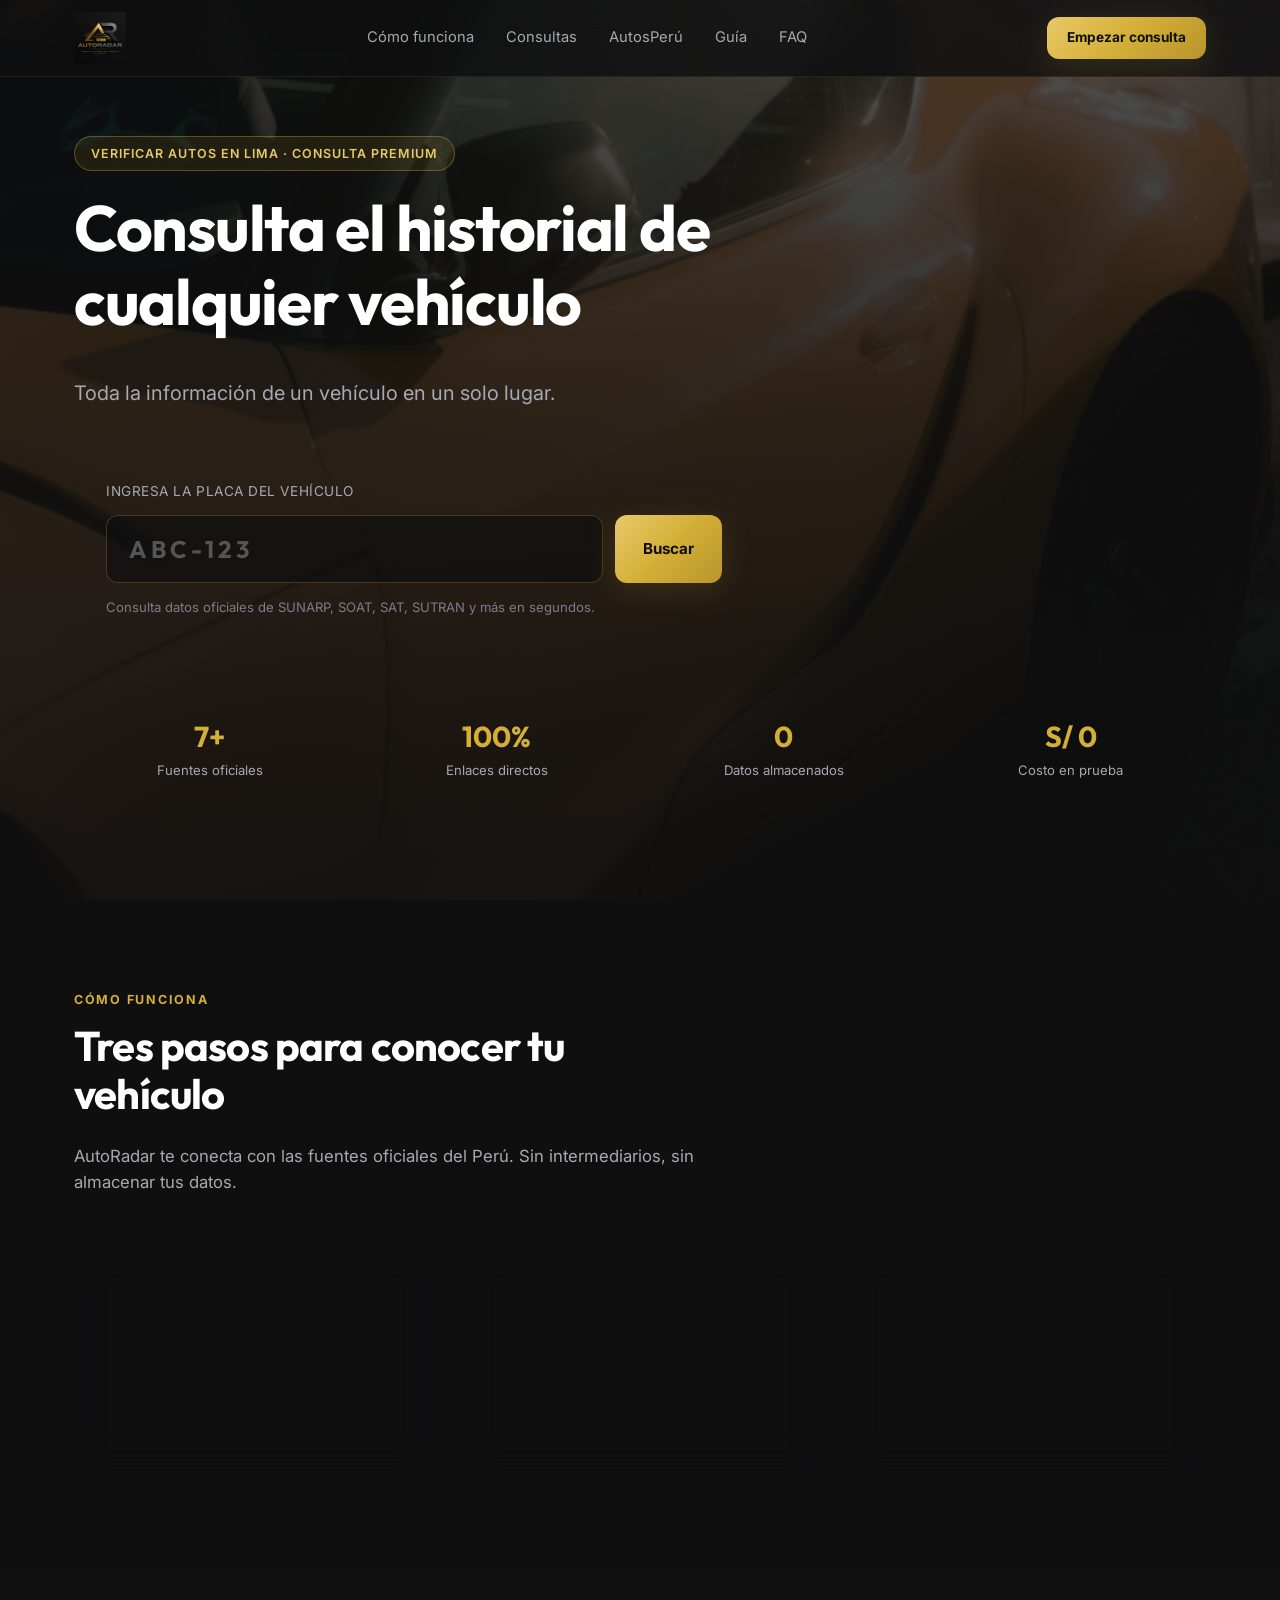
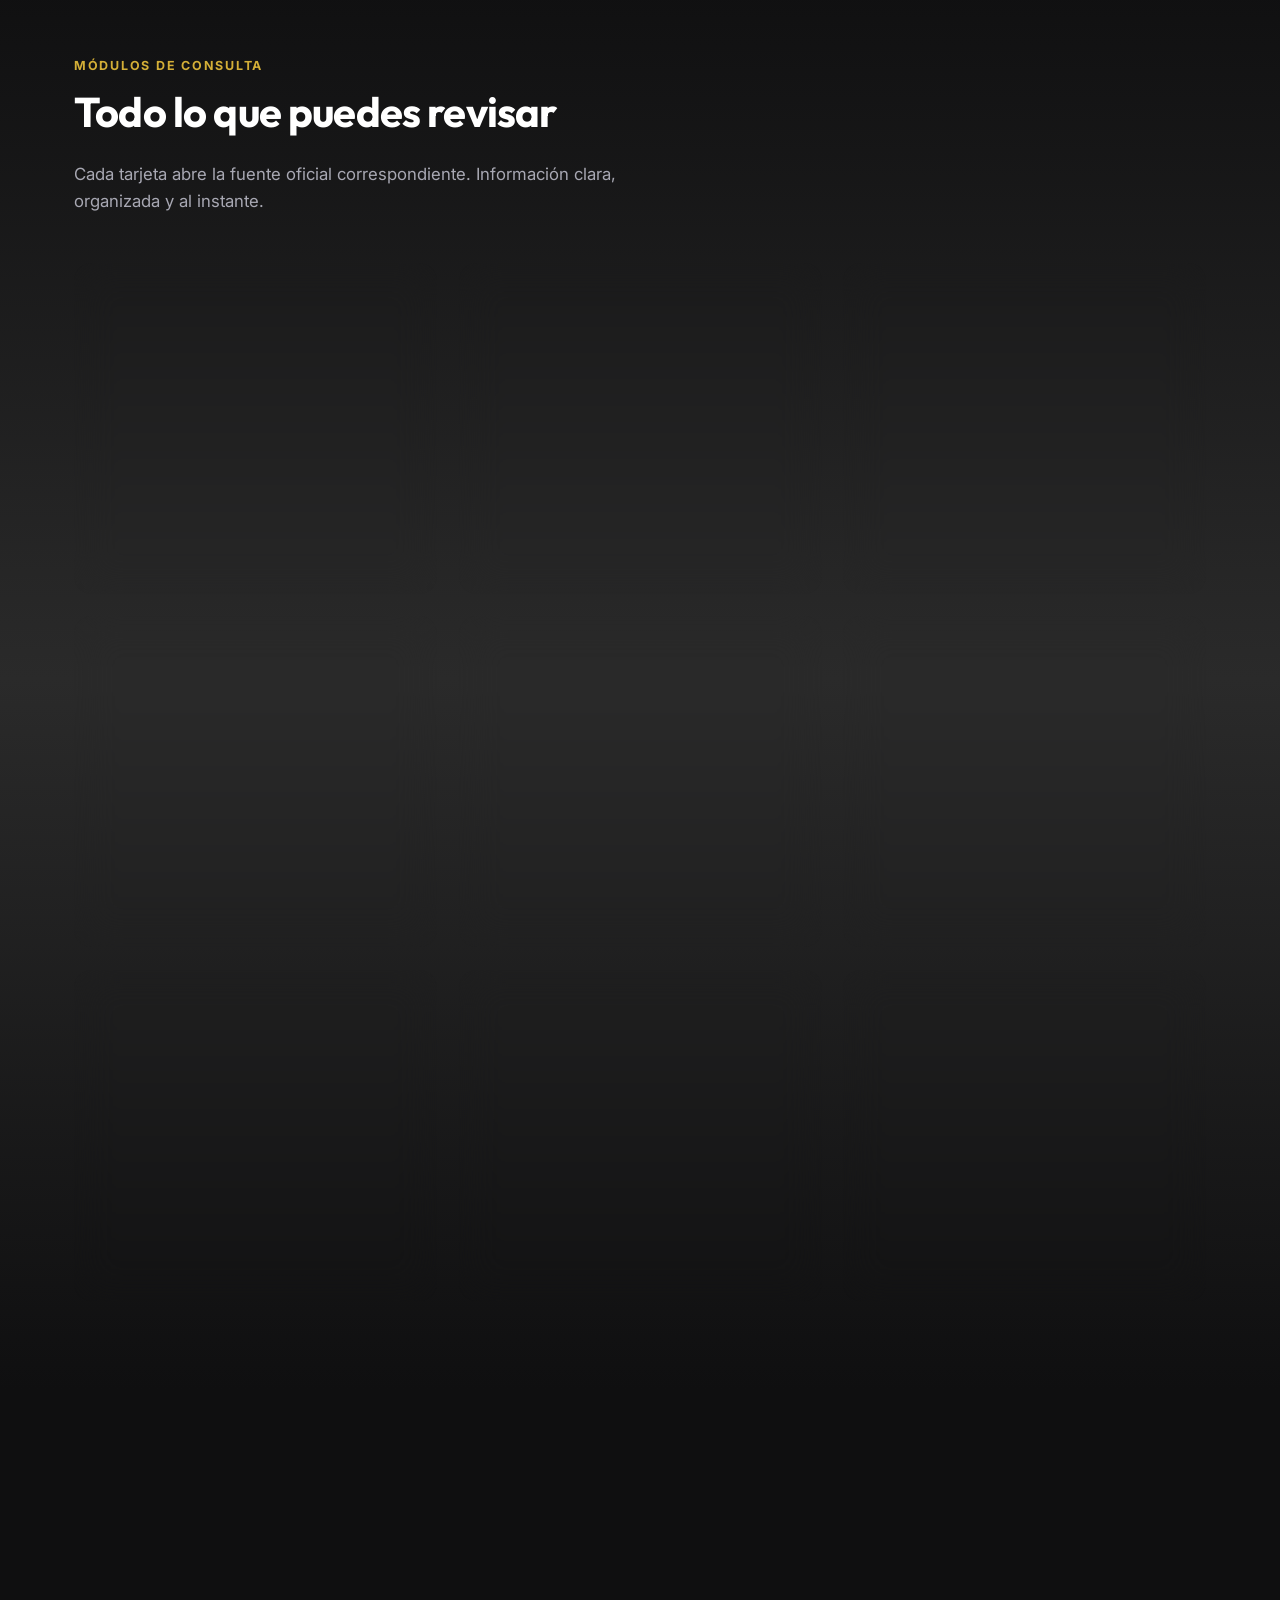
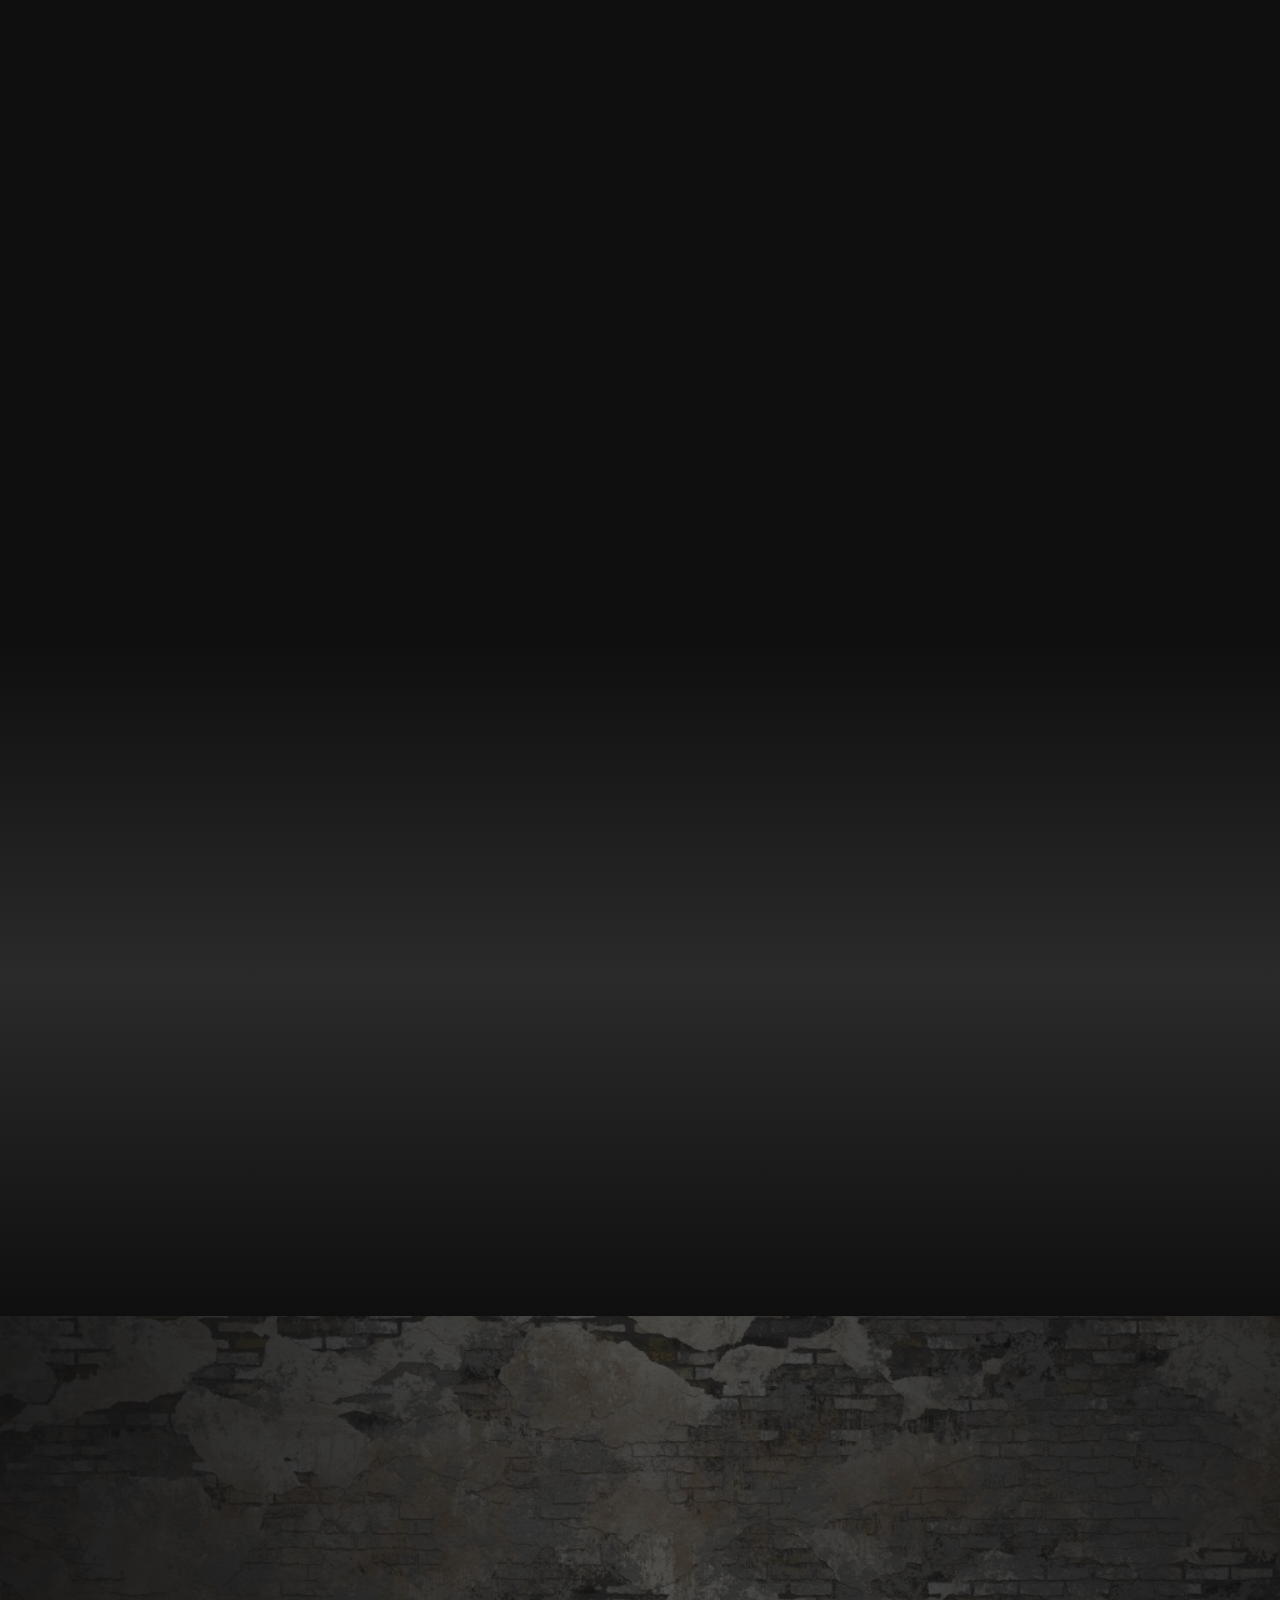
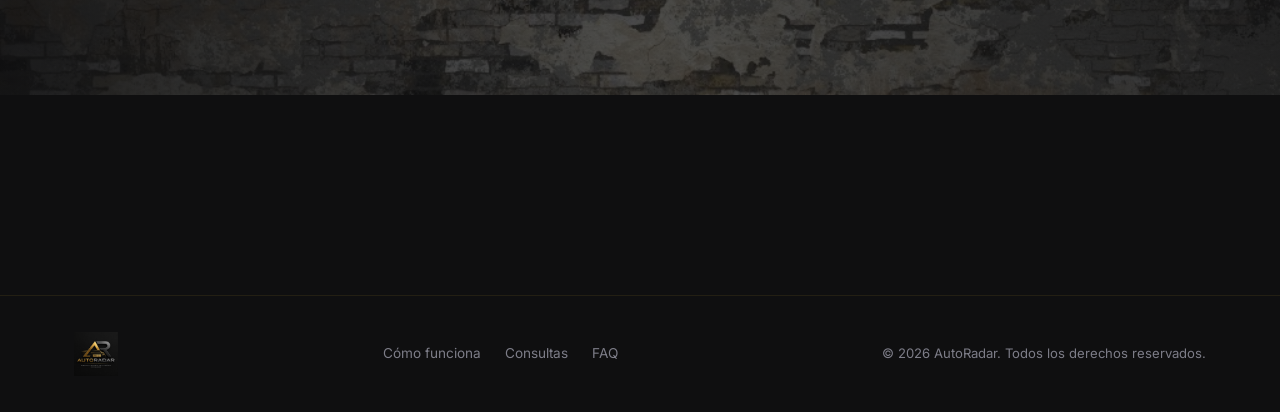
==== commit b9c4e620: "Add files via upload" ====
--- a/index.html
+++ b/index.html
@@ -55,6 +55,7 @@
       <nav class="nav-links">
         <a href="#como-funciona">Cómo funciona</a>
         <a href="#modulos">Consultas</a>
+        <a href="#modulos">AutosPerú</a>
         <a href="#tips">Guía</a>
         <a href="#faq">FAQ</a>
       </nav>
@@ -66,6 +67,7 @@
     <div class="mobile-menu">
       <a href="#como-funciona">Cómo funciona</a>
       <a href="#modulos">Consultas</a>
+      <a href="#modulos">AutosPerú</a>
       <a href="#tips">Guía</a>
       <a href="#faq">FAQ</a>
       <a href="#hero" class="btn btn-gold">Empezar consulta</a>
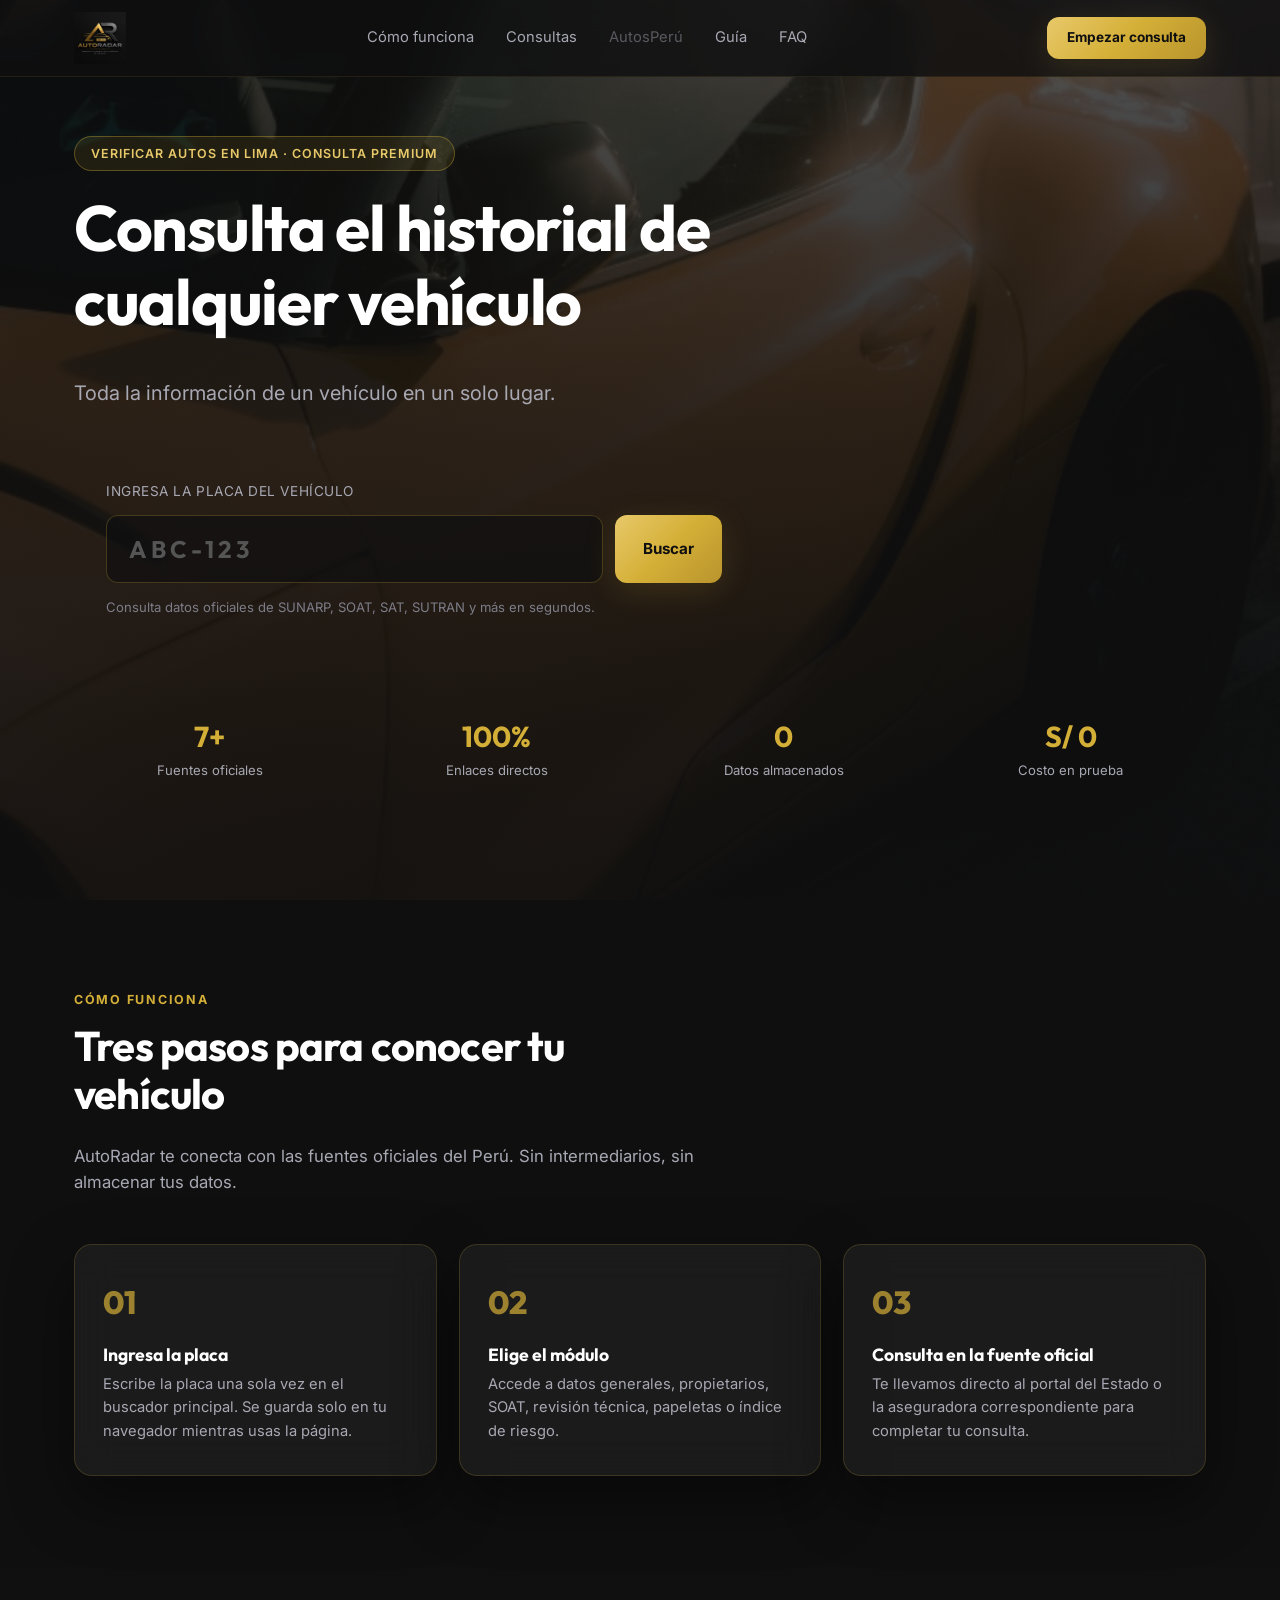
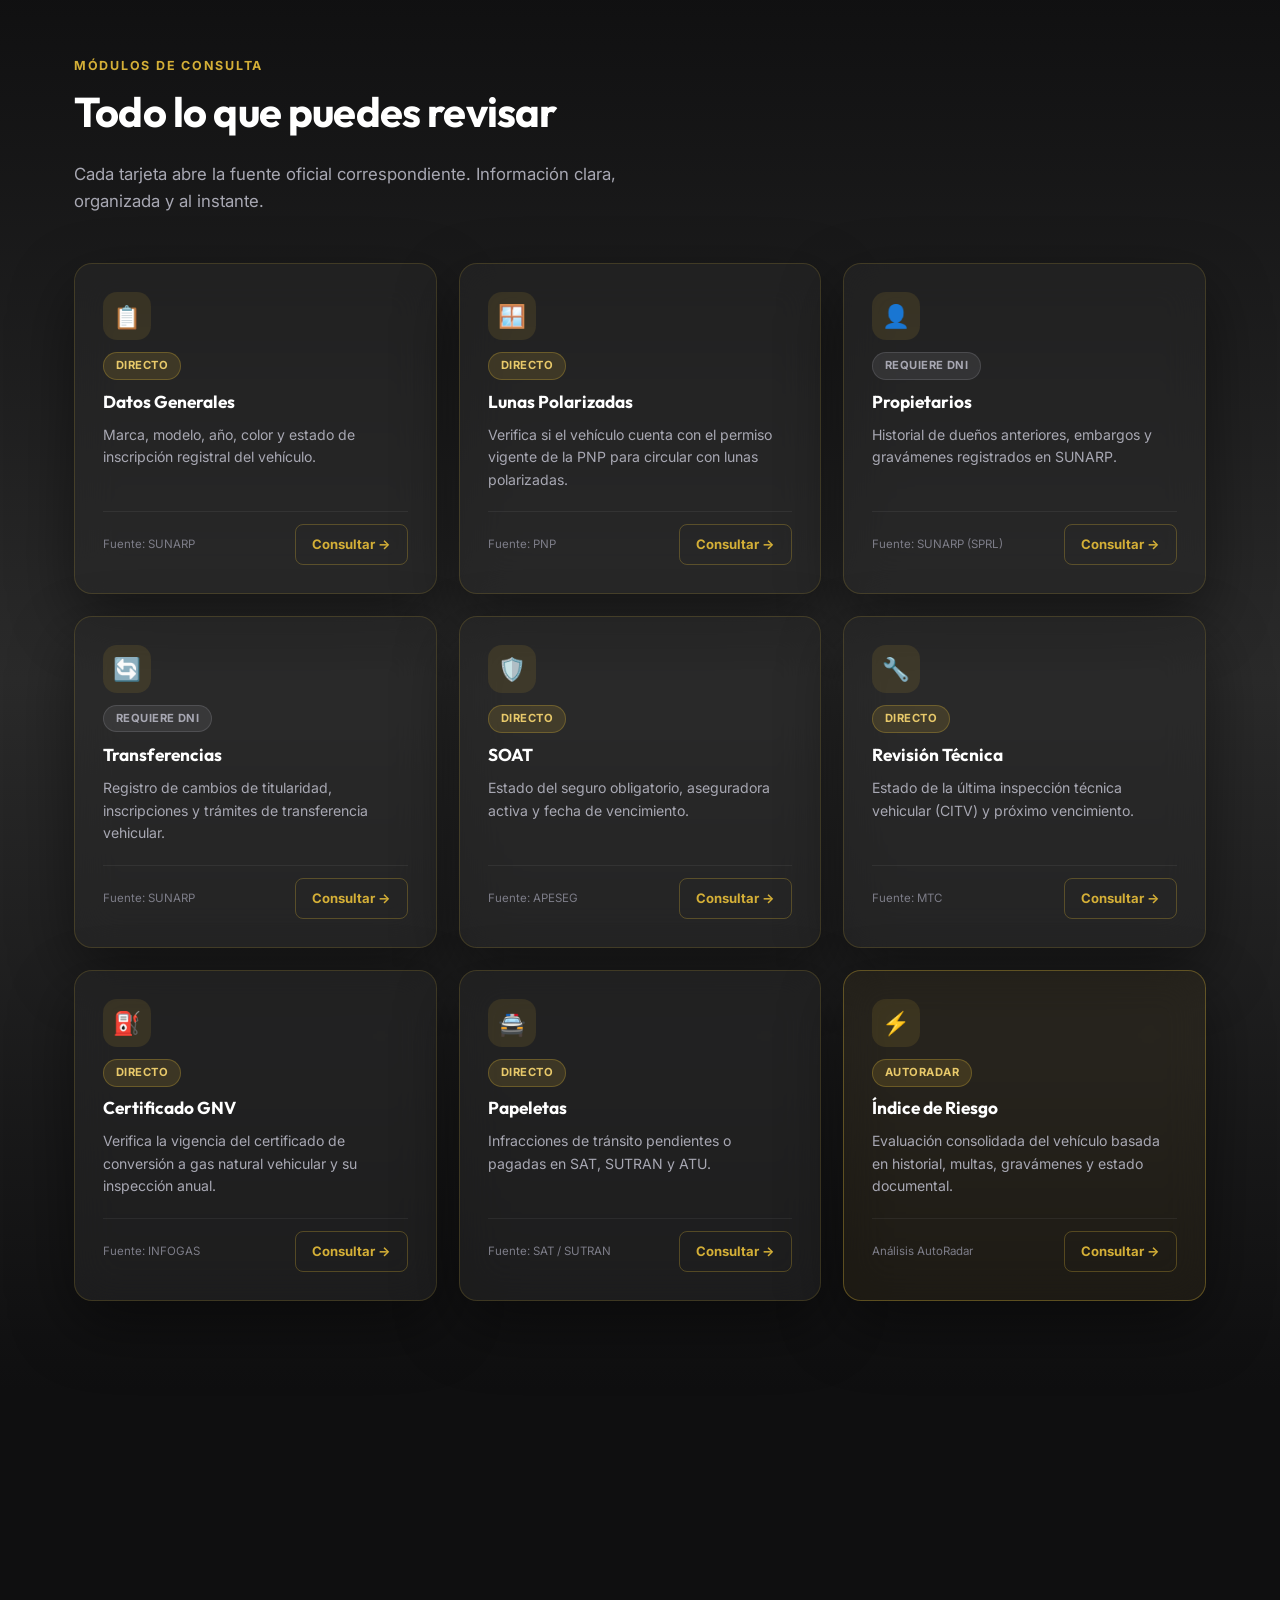
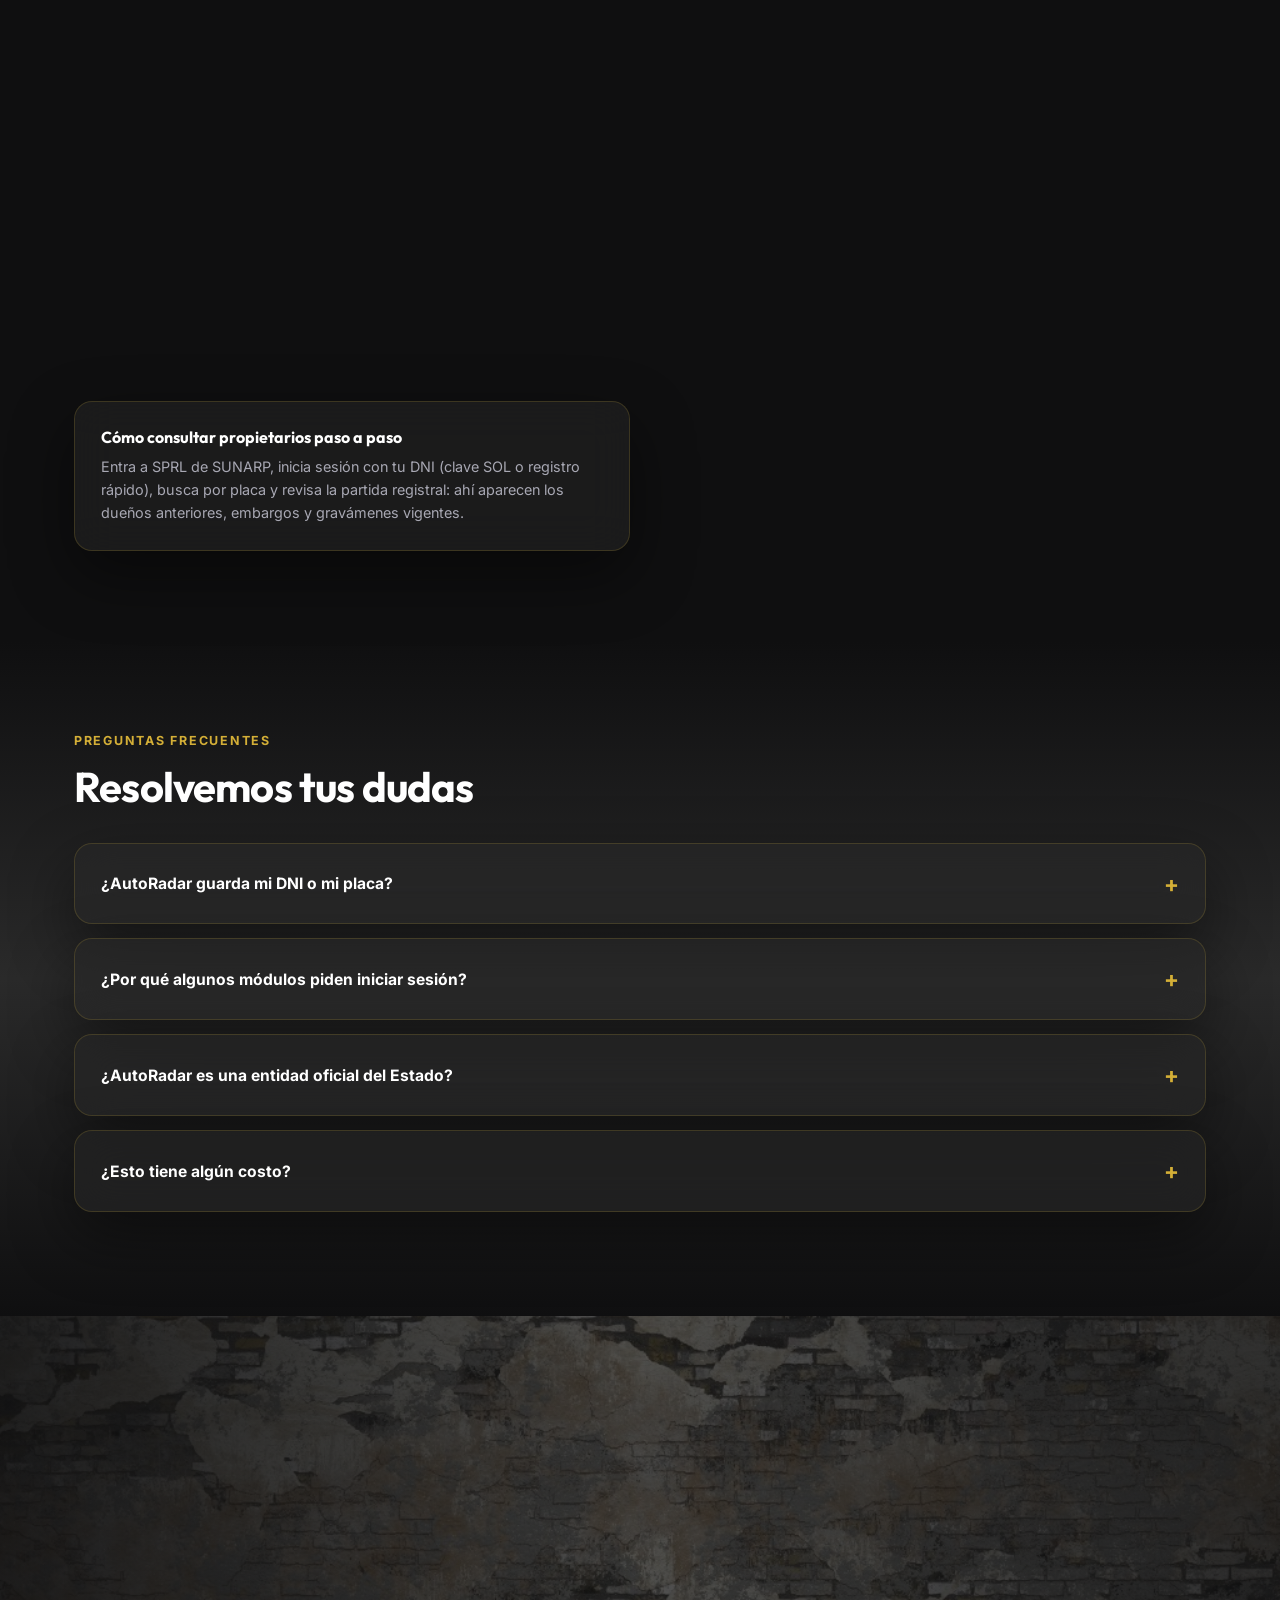
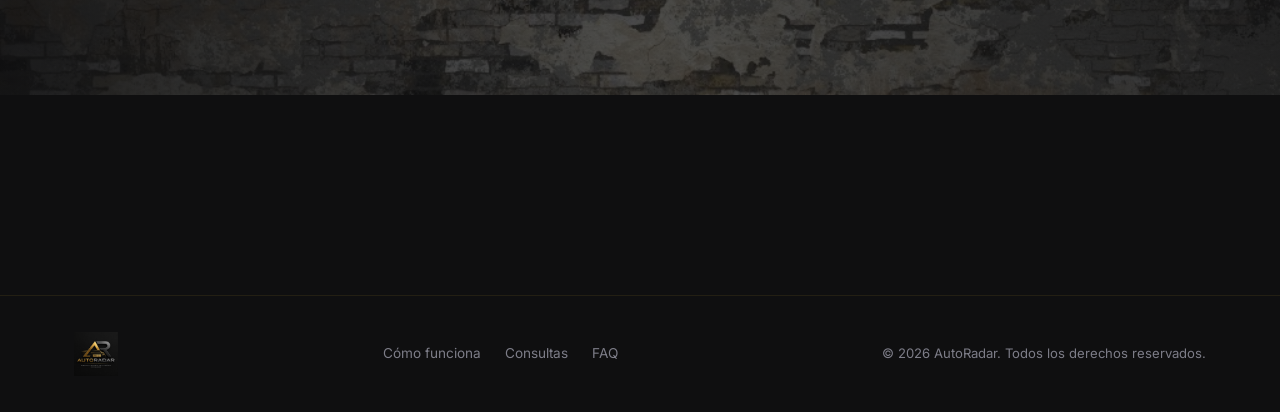
==== commit 9cffb532: "Add files via upload" ====
--- a/index.html
+++ b/index.html
@@ -55,7 +55,7 @@
       <nav class="nav-links">
         <a href="#como-funciona">Cómo funciona</a>
         <a href="#modulos">Consultas</a>
-        <a href="#modulos">AutosPerú</a>
+        <span class="nav-static">AutosPerú</span>
         <a href="#tips">Guía</a>
         <a href="#faq">FAQ</a>
       </nav>
@@ -67,7 +67,7 @@
     <div class="mobile-menu">
       <a href="#como-funciona">Cómo funciona</a>
       <a href="#modulos">Consultas</a>
-      <a href="#modulos">AutosPerú</a>
+      <span class="nav-static">AutosPerú</span>
       <a href="#tips">Guía</a>
       <a href="#faq">FAQ</a>
       <a href="#hero" class="btn btn-gold">Empezar consulta</a>
--- a/style.css
+++ b/style.css
@@ -158,6 +158,12 @@
   color: var(--gold);
 }
 
+.nav-static {
+  color: var(--text-soft);
+  cursor: default;
+  opacity: 0.65;
+}
+
 .nav-toggle {
   display: none;
   flex-direction: column;
@@ -187,6 +193,10 @@
 
 .mobile-menu a {
   color: var(--text-muted);
+  font-size: 1rem;
+}
+
+.mobile-menu .nav-static {
   font-size: 1rem;
 }
 
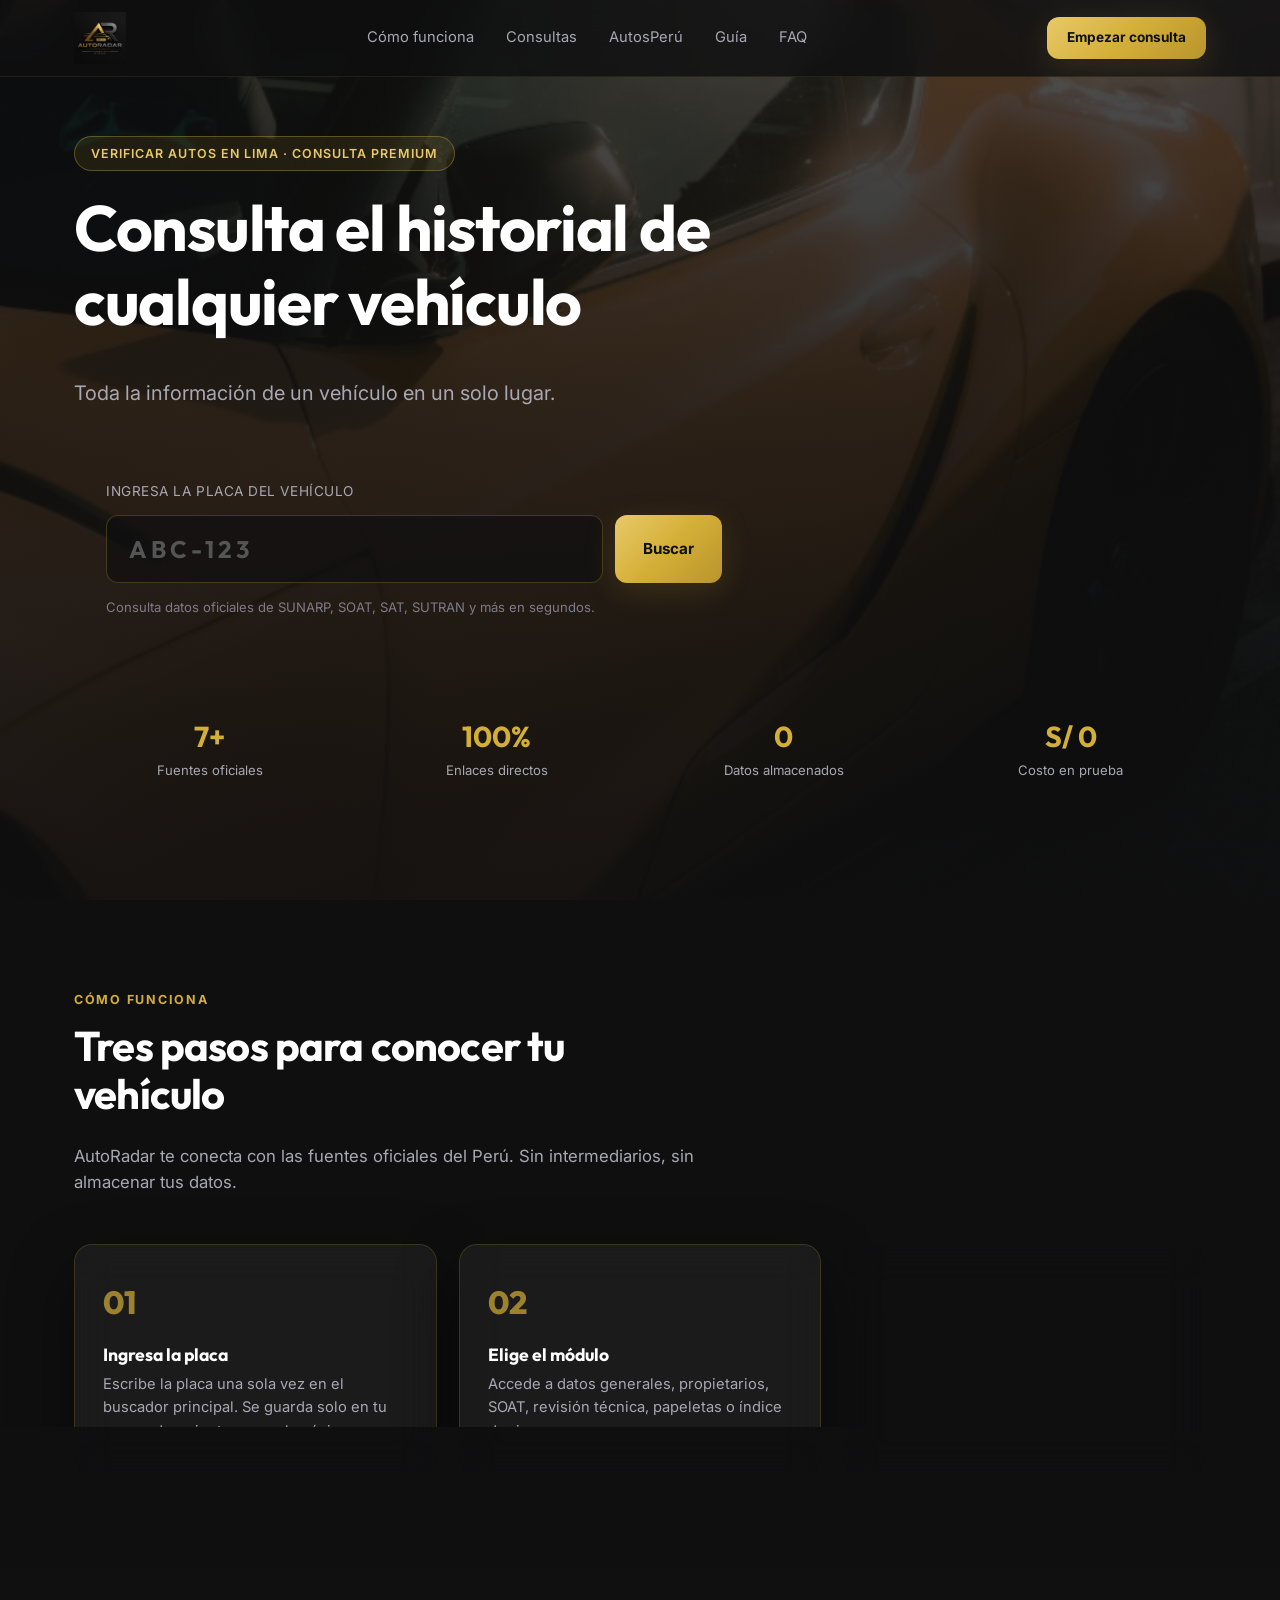
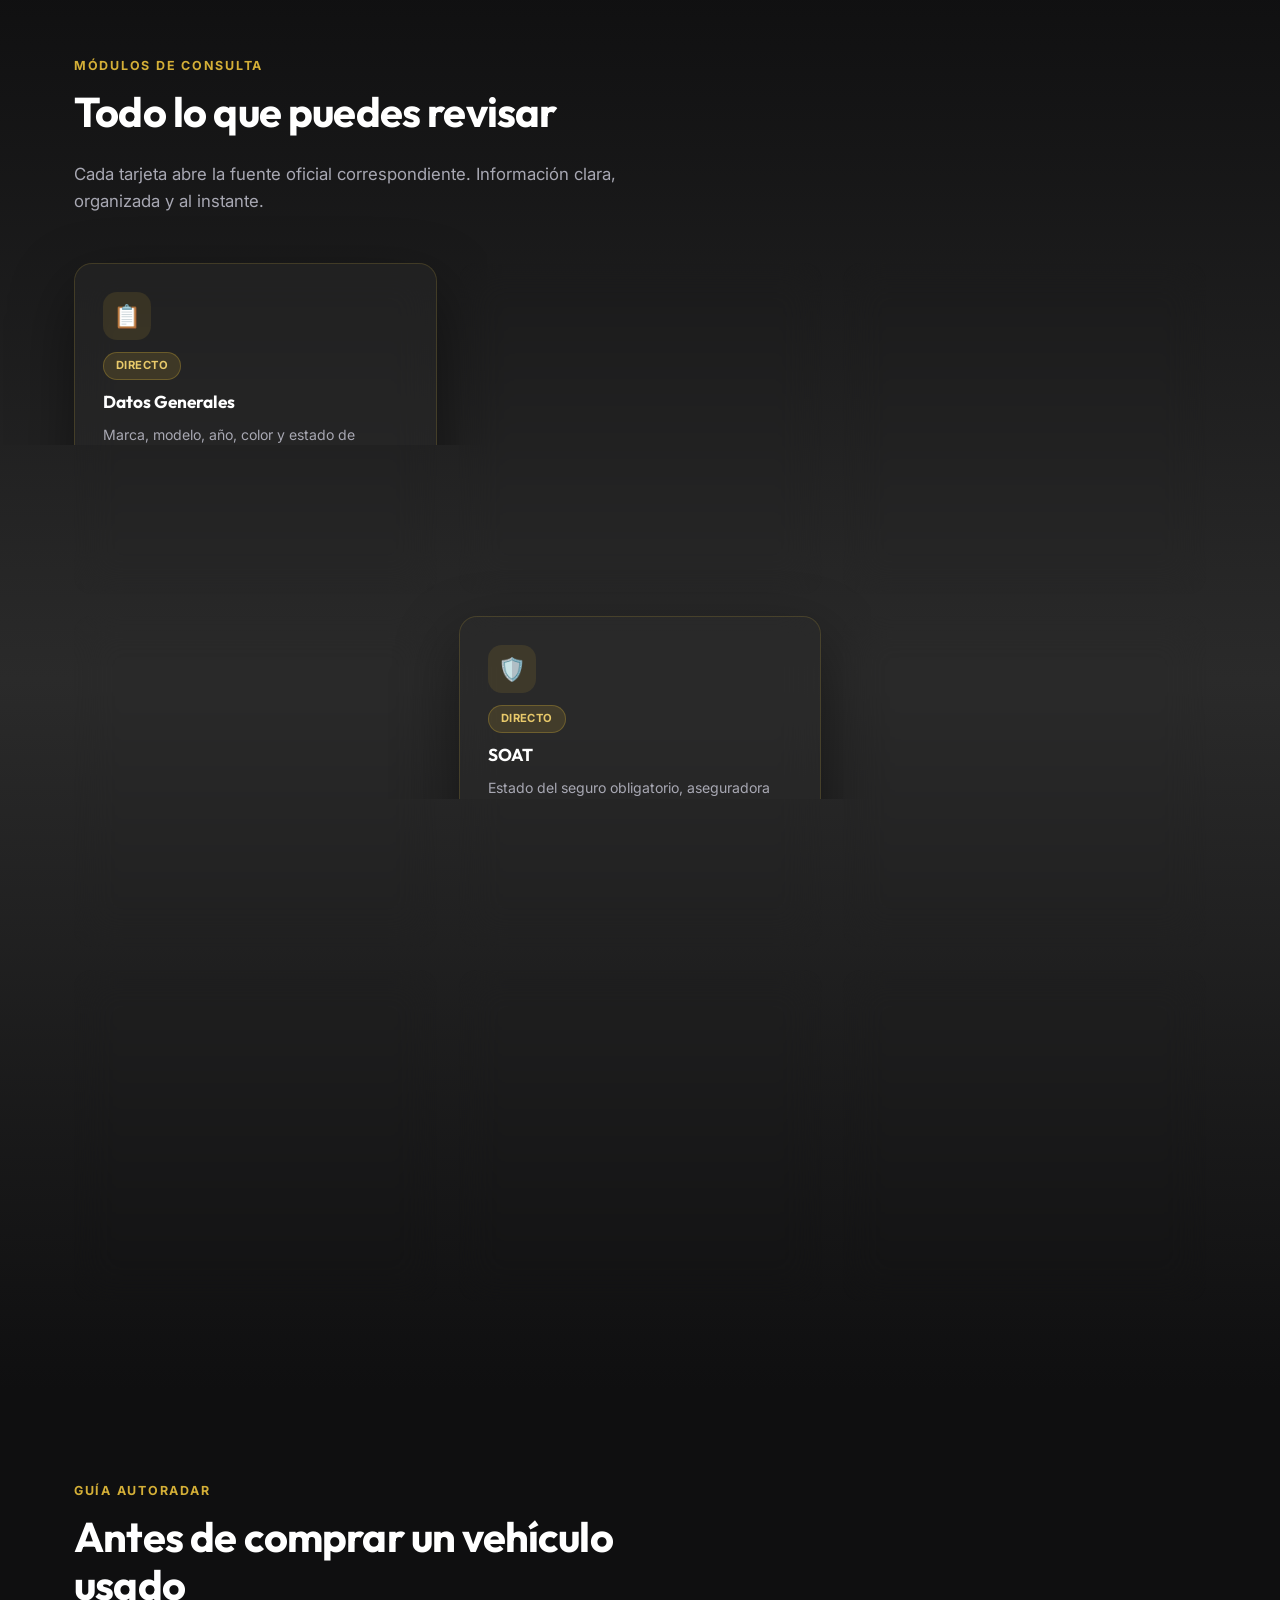
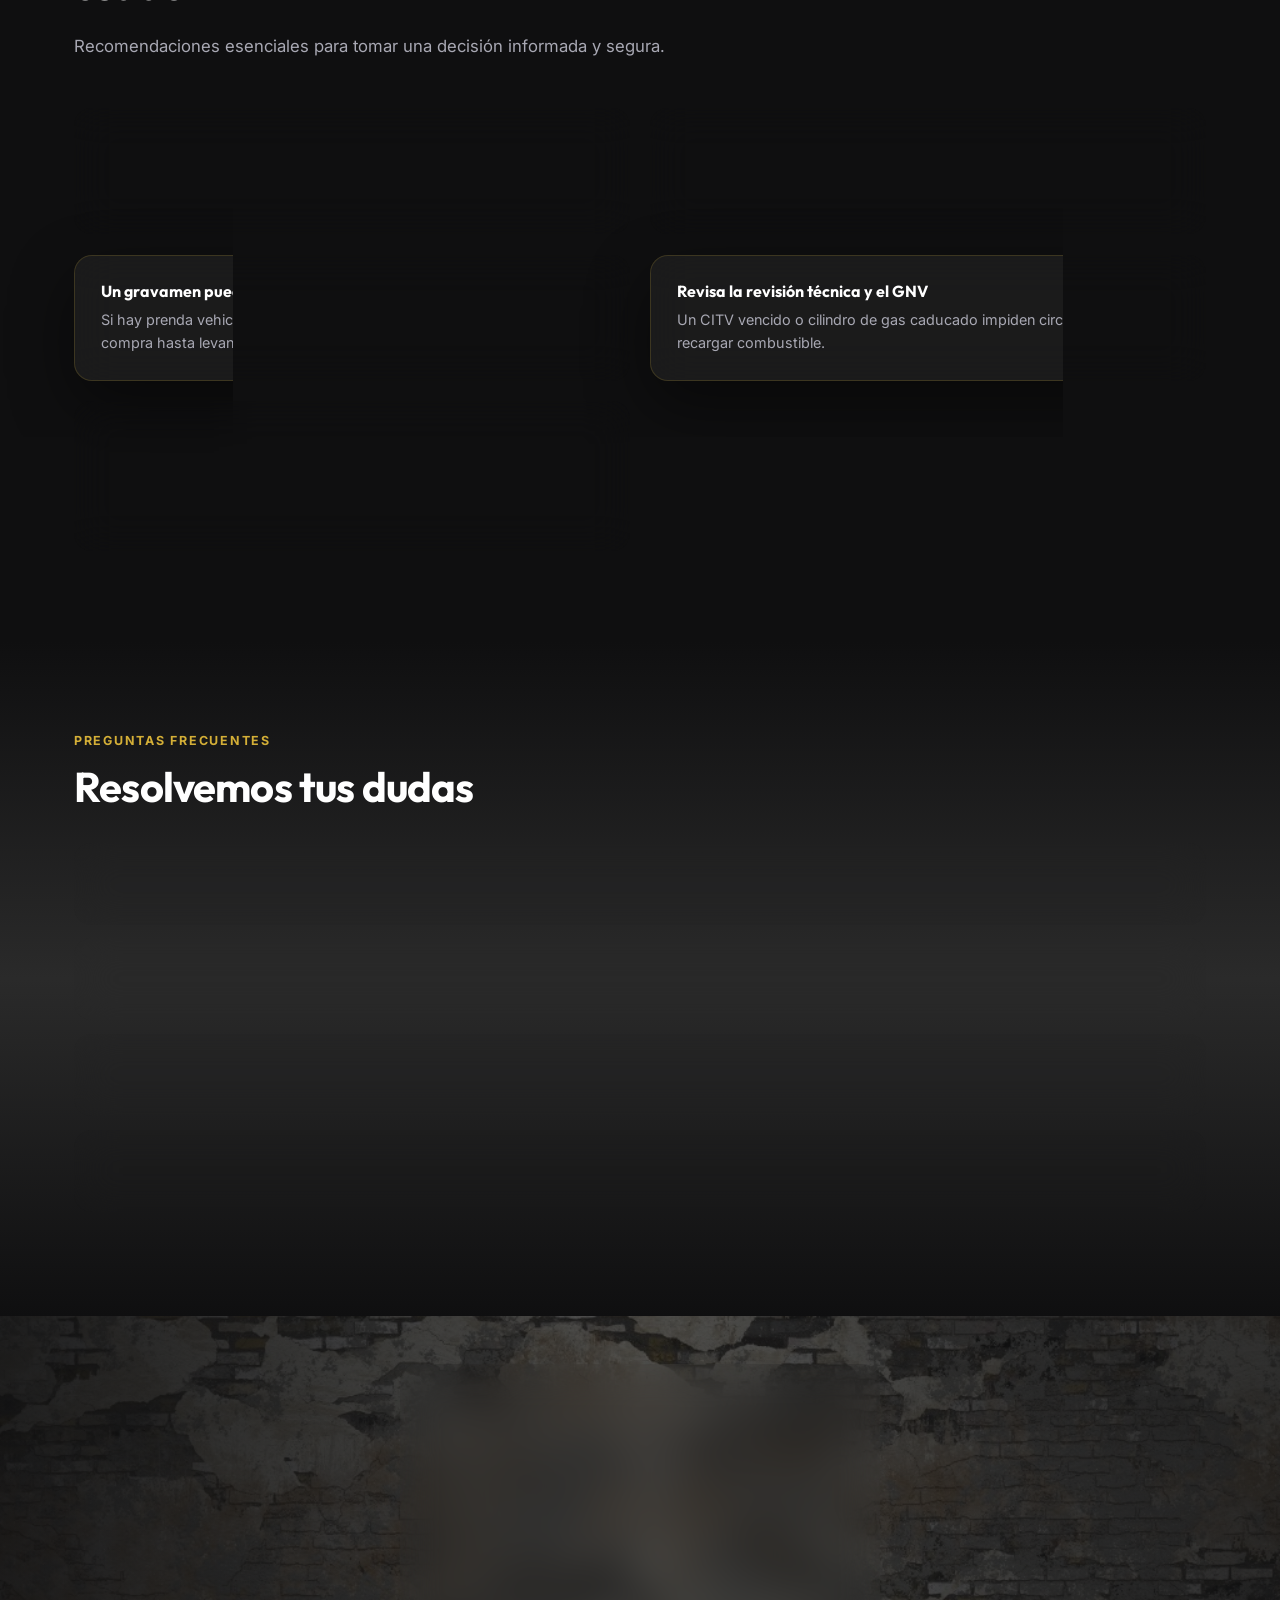
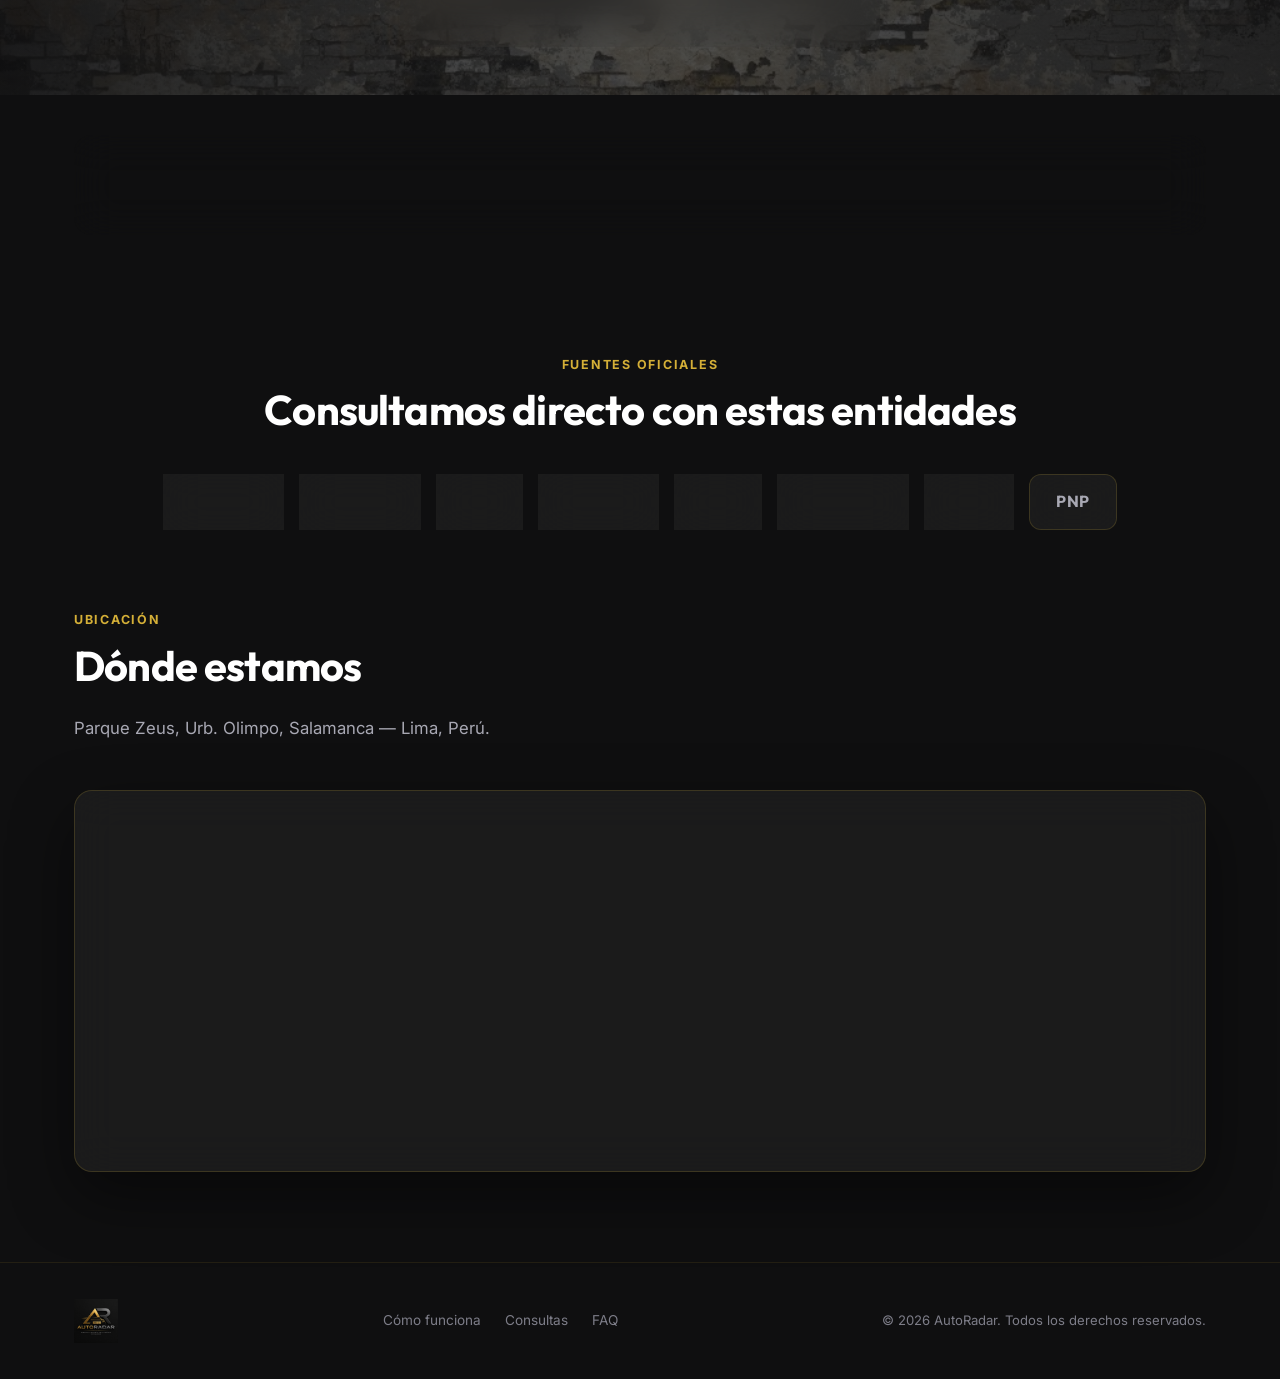
==== commit 74d4715e: "Add files via upload" ====
--- a/index.html
+++ b/index.html
@@ -55,7 +55,7 @@
       <nav class="nav-links">
         <a href="#como-funciona">Cómo funciona</a>
         <a href="#modulos">Consultas</a>
-        <span class="nav-static">AutosPerú</span>
+        <a href="#modulos">AutosPerú</a>
         <a href="#tips">Guía</a>
         <a href="#faq">FAQ</a>
       </nav>
@@ -67,7 +67,7 @@
     <div class="mobile-menu">
       <a href="#como-funciona">Cómo funciona</a>
       <a href="#modulos">Consultas</a>
-      <span class="nav-static">AutosPerú</span>
+      <a href="#modulos">AutosPerú</a>
       <a href="#tips">Guía</a>
       <a href="#faq">FAQ</a>
       <a href="#hero" class="btn btn-gold">Empezar consulta</a>
@@ -336,6 +336,43 @@
     </div>
   </section>
 
+  <section class="section trust-section">
+    <div class="wrap">
+      <span class="section-tag reveal" style="text-align:center; display:block;">Fuentes oficiales</span>
+      <h2 class="section-title reveal" style="max-width:none; text-align:center; margin:0 auto 40px;">Consultamos directo con estas entidades</h2>
+      <div class="trust-strip reveal">
+        <span class="trust-badge">SUNARP</span>
+        <span class="trust-badge">APESEG</span>
+        <span class="trust-badge">SAT</span>
+        <span class="trust-badge">SUTRAN</span>
+        <span class="trust-badge">ATU</span>
+        <span class="trust-badge">INFOGAS</span>
+        <span class="trust-badge">MTC</span>
+        <span class="trust-badge">PNP</span>
+      </div>
+    </div>
+  </section>
+
+  <section class="section map-section">
+    <div class="wrap">
+      <span class="section-tag reveal">Ubicación</span>
+      <h2 class="section-title reveal">Dónde estamos</h2>
+      <p class="section-lead reveal">Parque Zeus, Urb. Olimpo, Salamanca — Lima, Perú.</p>
+      <div class="map-embed glass-card reveal">
+        <iframe
+          src="https://www.google.com/maps?q=-12.070842,-76.976873&z=16&output=embed"
+          width="100%"
+          height="380"
+          style="border:0;"
+          allowfullscreen=""
+          loading="lazy"
+          referrerpolicy="no-referrer-when-downgrade"
+          title="Ubicación de AutoRadar en el mapa">
+        </iframe>
+      </div>
+    </div>
+  </section>
+
   <footer>
     <div class="wrap footer-row">
       <a href="#" class="brand">
--- a/style.css
+++ b/style.css
@@ -680,6 +680,55 @@
 
 .disclaimer strong {
   color: var(--text-muted);
+}
+
+/* ---------- TRUST STRIP (entidades oficiales) ---------- */
+.trust-section {
+  padding: 60px 0;
+}
+
+.trust-strip {
+  display: flex;
+  flex-wrap: wrap;
+  justify-content: center;
+  gap: 16px;
+}
+
+.trust-badge {
+  padding: 14px 26px;
+  border-radius: var(--radius-sm);
+  background: var(--glass-bg);
+  backdrop-filter: var(--glass-blur);
+  -webkit-backdrop-filter: var(--glass-blur);
+  border: 1px solid var(--glass-border);
+  color: var(--text-muted);
+  font-family: 'Outfit', sans-serif;
+  font-weight: 700;
+  font-size: 1rem;
+  letter-spacing: 0.03em;
+  transition: color 0.25s ease, border-color 0.25s ease, transform 0.25s ease;
+}
+
+.trust-badge:hover {
+  color: var(--gold-light);
+  border-color: rgba(212, 175, 55, 0.4);
+  transform: translateY(-3px);
+}
+
+/* ---------- MAPA ---------- */
+.map-section {
+  padding: 20px 0 90px;
+}
+
+.map-embed {
+  overflow: hidden;
+  padding: 0;
+  margin-top: 12px;
+}
+
+.map-embed iframe {
+  display: block;
+  filter: grayscale(0.15) contrast(1.05);
 }
 
 /* ---------- FOOTER ---------- */
@@ -904,6 +953,15 @@
   .banner-cta {
     padding: 22px 20px;
   }
+
+  .trust-badge {
+    padding: 10px 18px;
+    font-size: 0.88rem;
+  }
+
+  .map-embed iframe {
+    height: 280px;
+  }
 }
 
 @media (max-width: 480px) {
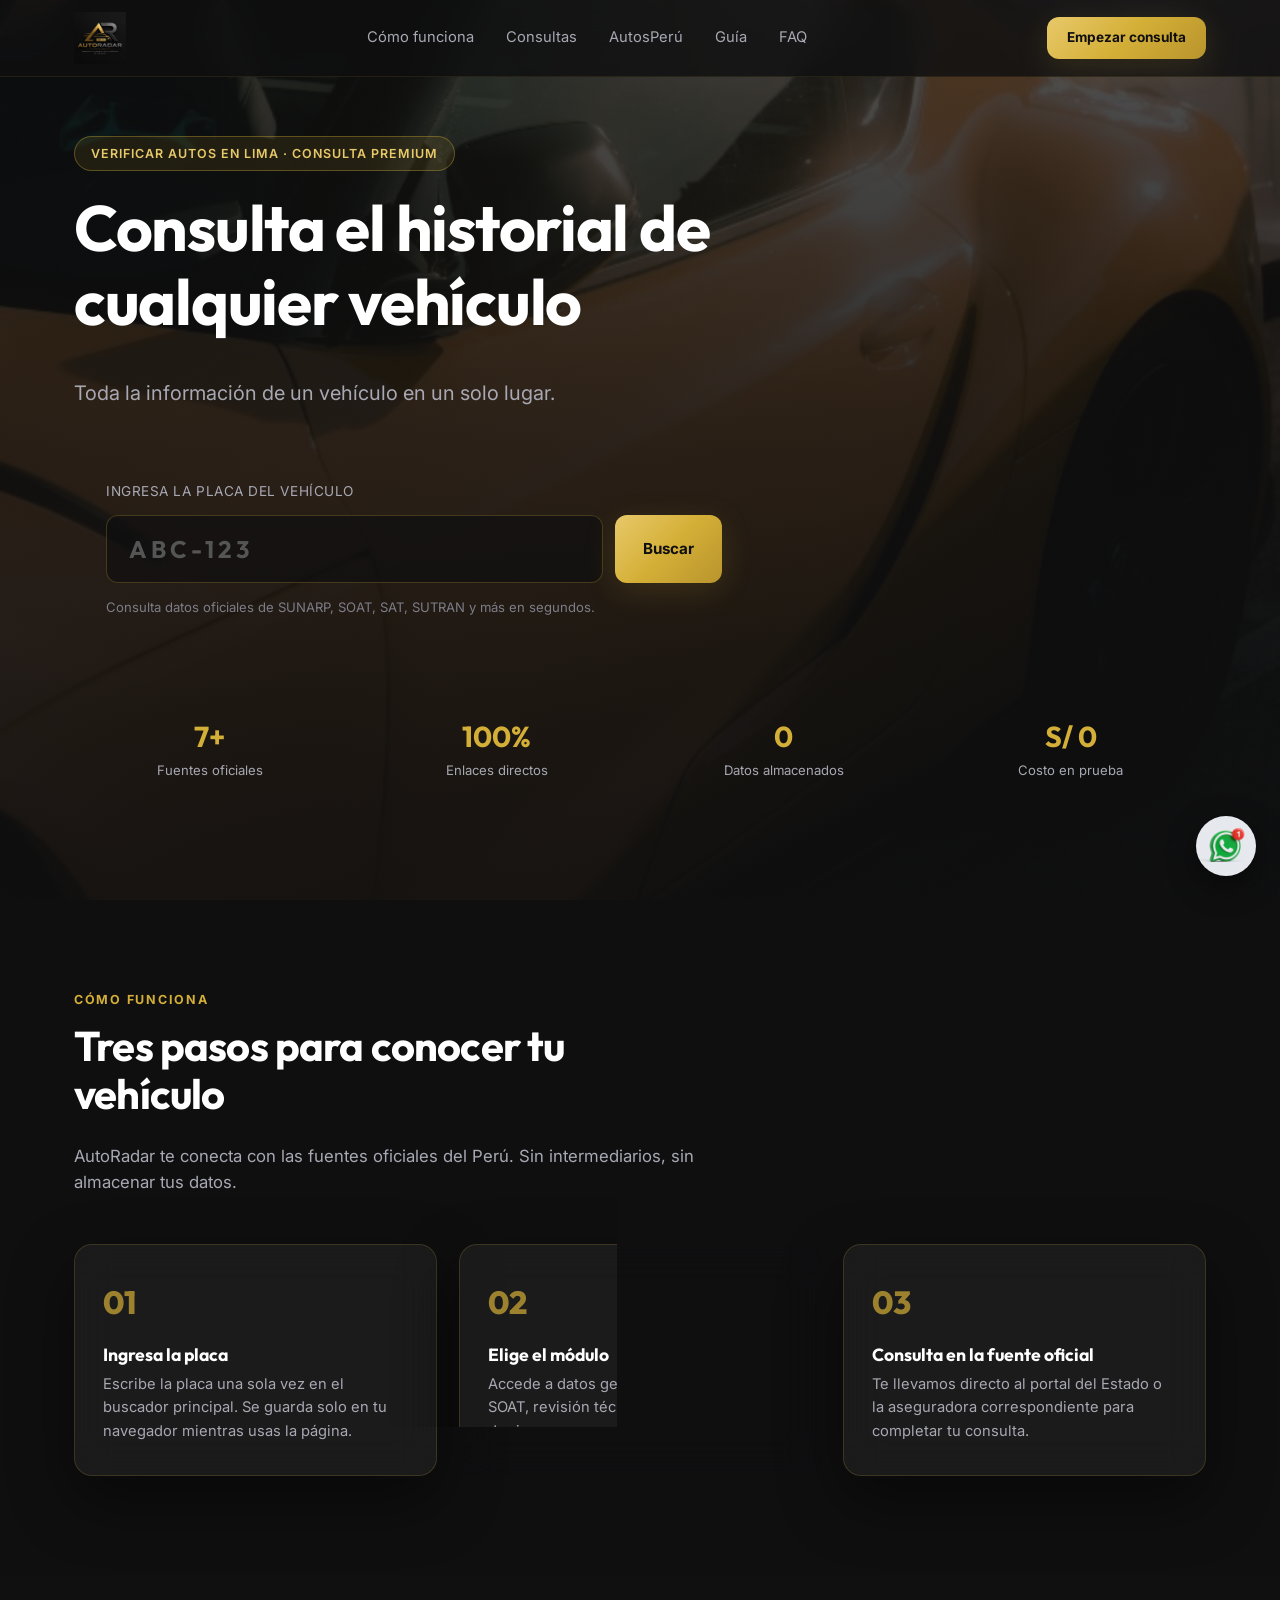
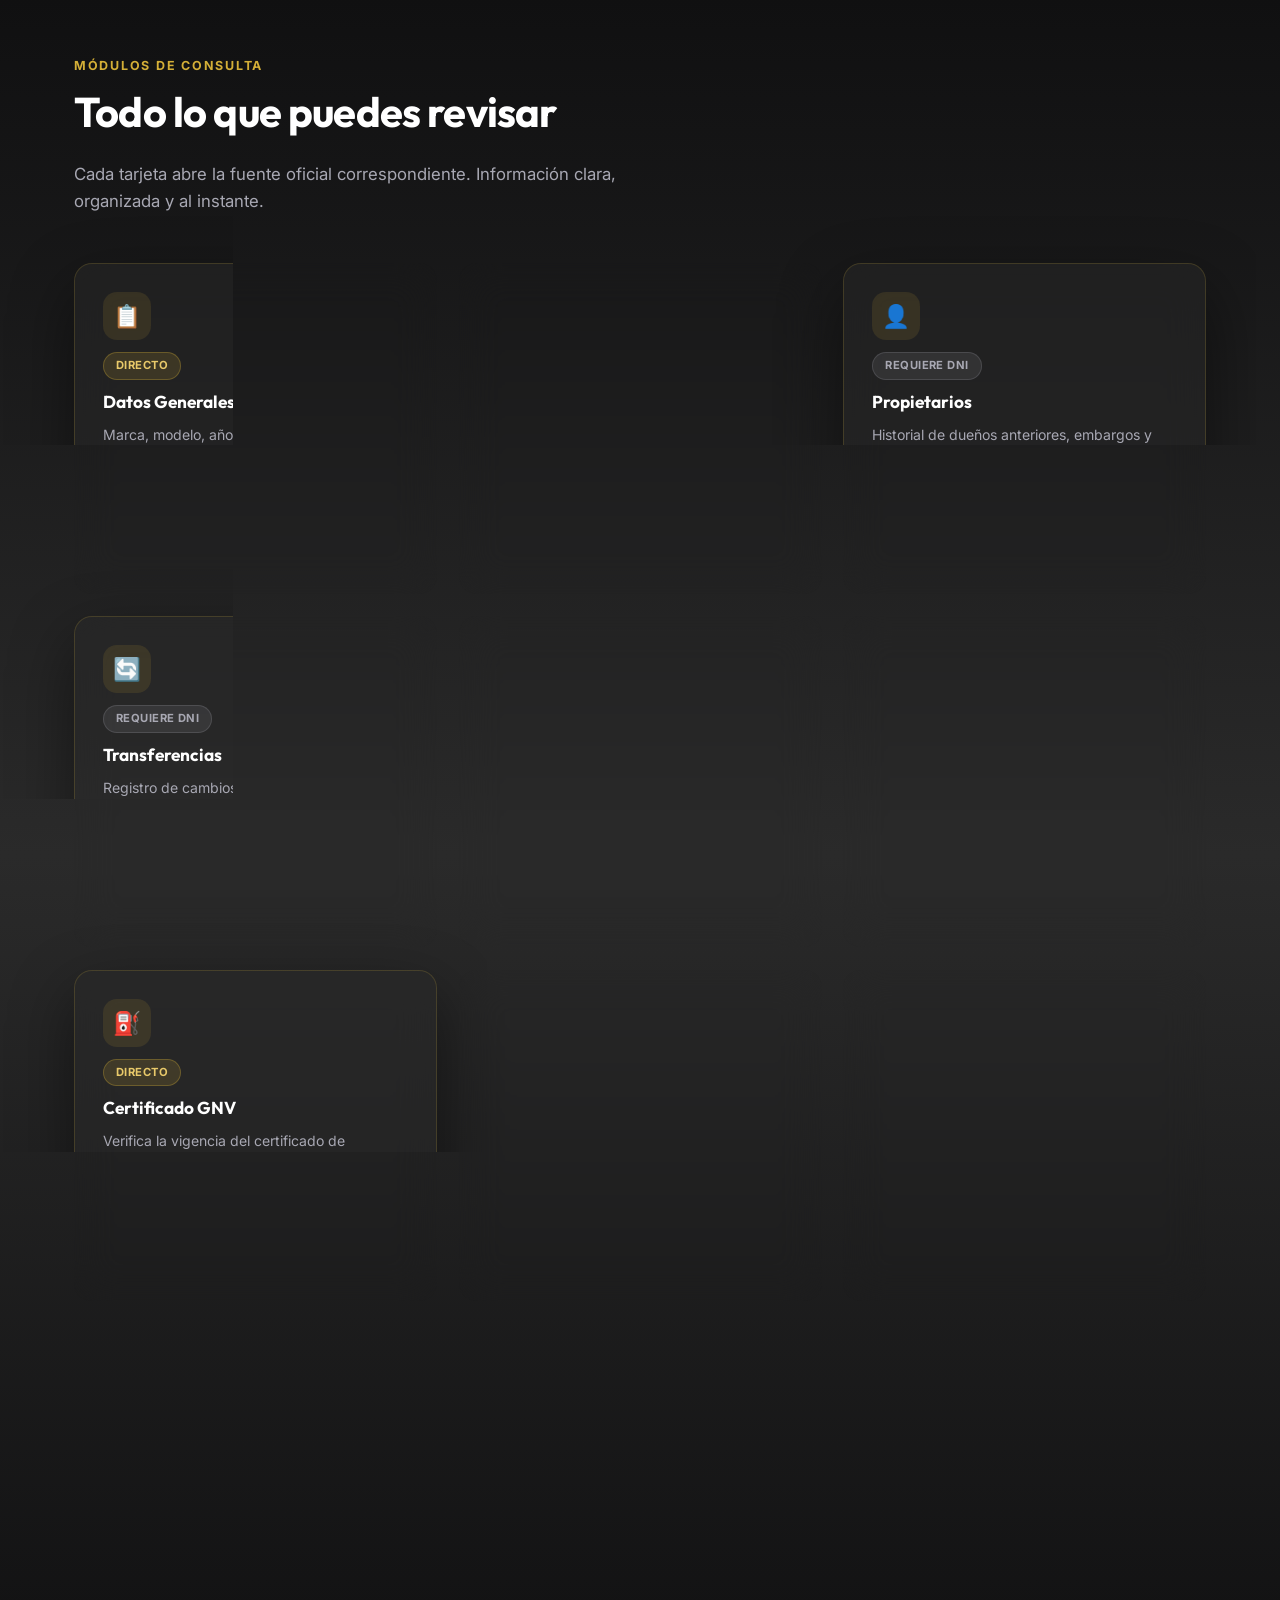
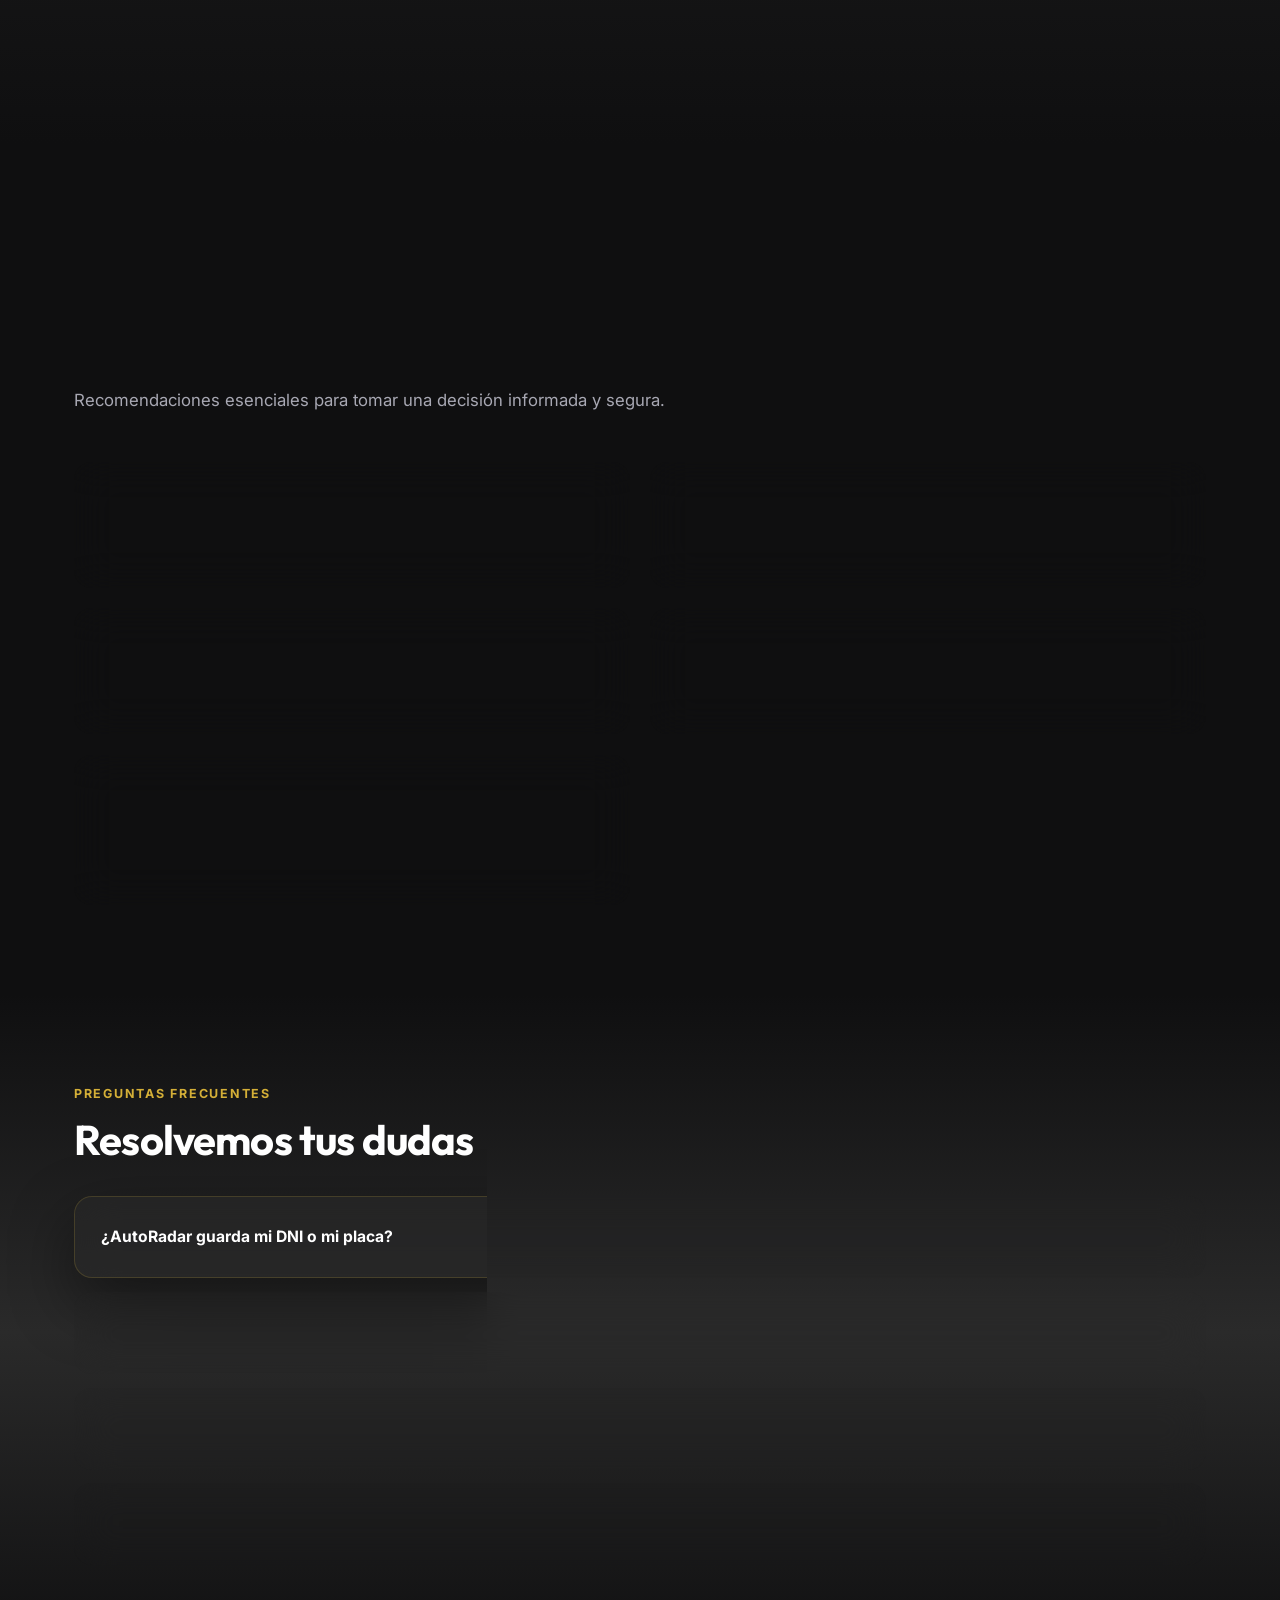
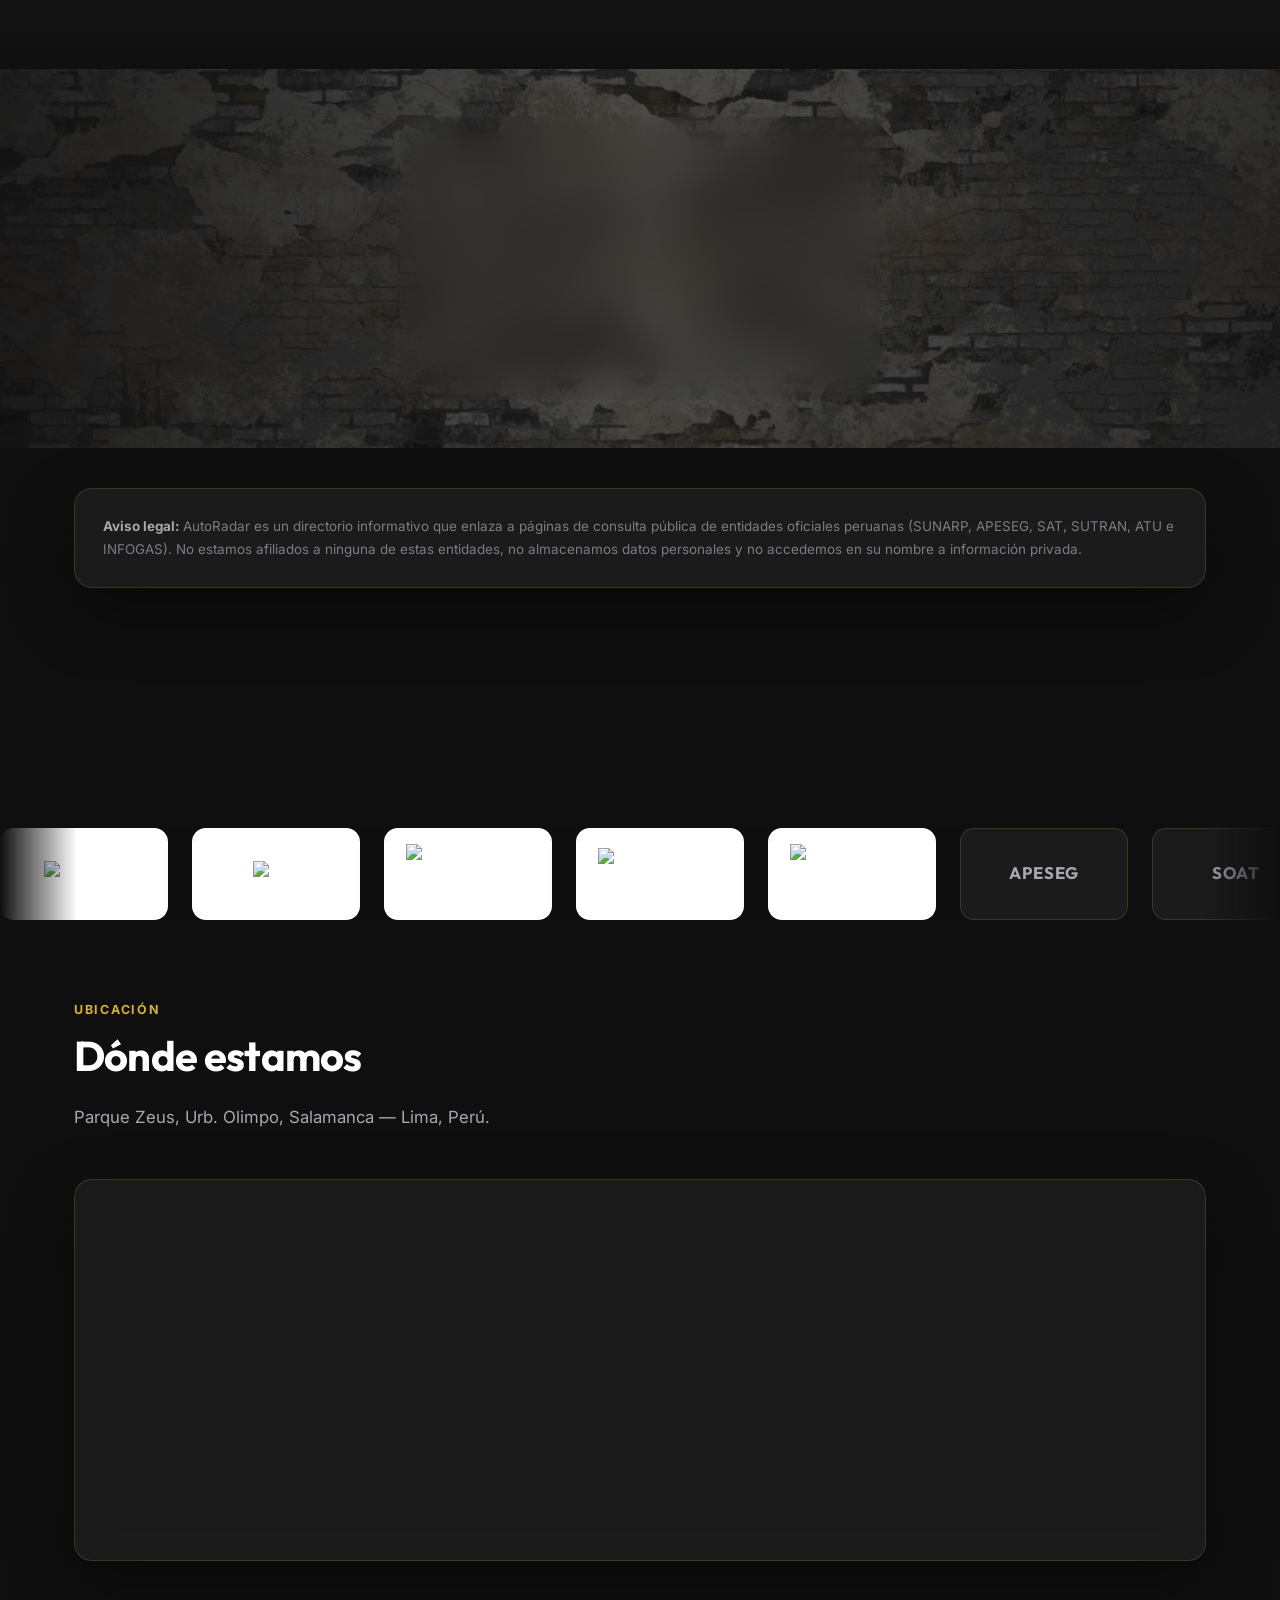
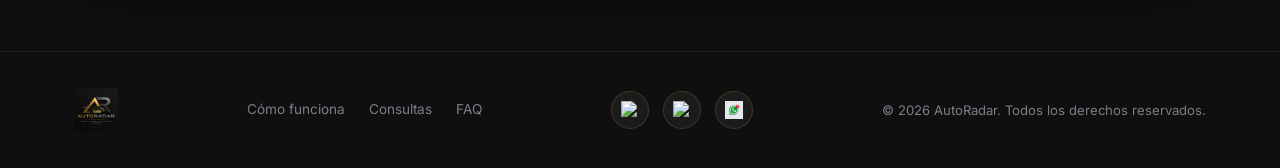
==== commit b01a5c35: "Add files via upload" ====
--- a/index.html
+++ b/index.html
@@ -3,7 +3,7 @@
 <head>
   <meta charset="UTF-8">
   <meta name="viewport" content="width=device-width, initial-scale=1.0">
-  <title>AutoRadar | Verificar autos en Lima y consulta vehicular Perú</title>
+  <title>AutoRadar Perú</title>
   <meta name="description" content="Verificar autos en Lima nunca fue tan fácil: consulta gratis SOAT, papeletas, propietarios, revisión técnica, gravámenes y certificado GNV de cualquier vehículo en Perú. Fuentes oficiales SUNARP, APESEG, SAT y más.">
   <meta name="keywords" content="verificar autos Lima, consulta vehicular Peru, consulta placa SUNARP, historial vehicular Lima, SOAT consulta, papeletas SAT, revision tecnica vehicular, consulta propietarios auto, gravamen vehicular, certificado GNV">
   <meta name="robots" content="index, follow">
@@ -244,6 +244,17 @@
           </div>
         </article>
 
+        <article class="card glass-card reveal">
+          <div class="card-icon">💰</div>
+          <span class="badge badge-gold">Directo</span>
+          <h4>Lista Referencial de Precios</h4>
+          <p>Consulta el valor referencial de mercado de tu vehículo según marca, modelo y año.</p>
+          <div class="card-footer">
+            <span class="source-tag">Fuente: APESEG</span>
+            <a class="card-btn fuente-btn" href="https://www.apeseg.org.pe/lista-referencial-de-precios/" target="_blank" rel="noopener">Consultar →</a>
+          </div>
+        </article>
+
         <article class="card glass-card reveal card-featured">
           <div class="card-icon">⚡</div>
           <span class="badge badge-gold">AutoRadar</span>
@@ -340,15 +351,26 @@
     <div class="wrap">
       <span class="section-tag reveal" style="text-align:center; display:block;">Fuentes oficiales</span>
       <h2 class="section-title reveal" style="max-width:none; text-align:center; margin:0 auto 40px;">Consultamos directo con estas entidades</h2>
-      <div class="trust-strip reveal">
-        <span class="trust-badge">SUNARP</span>
-        <span class="trust-badge">APESEG</span>
-        <span class="trust-badge">SAT</span>
-        <span class="trust-badge">SUTRAN</span>
-        <span class="trust-badge">ATU</span>
-        <span class="trust-badge">INFOGAS</span>
-        <span class="trust-badge">MTC</span>
-        <span class="trust-badge">PNP</span>
+    </div>
+    <div class="trust-marquee reveal">
+      <div class="trust-track">
+        <div class="trust-logo-card"><img src="logos/sunarp.png" alt="SUNARP" loading="lazy"></div>
+        <div class="trust-logo-card"><img src="logos/sat.png" alt="SAT" loading="lazy"></div>
+        <div class="trust-logo-card"><img src="logos/mtc.png" alt="Ministerio de Transportes y Comunicaciones" loading="lazy"></div>
+        <div class="trust-logo-card"><img src="logos/atu.png" alt="ATU Metropolitano" loading="lazy"></div>
+        <div class="trust-logo-card"><img src="logos/pnp.png" alt="Policía Nacional del Perú" loading="lazy"></div>
+        <div class="trust-logo-card trust-logo-text">APESEG</div>
+        <div class="trust-logo-card trust-logo-text">SOAT</div>
+        <div class="trust-logo-card"><img src="logos/infogas.png" alt="INFOGAS" loading="lazy"></div>
+        <!-- se repite el mismo set para que el loop sea continuo -->
+        <div class="trust-logo-card"><img src="logos/sunarp.png" alt="SUNARP" loading="lazy"></div>
+        <div class="trust-logo-card"><img src="logos/sat.png" alt="SAT" loading="lazy"></div>
+        <div class="trust-logo-card"><img src="logos/mtc.png" alt="Ministerio de Transportes y Comunicaciones" loading="lazy"></div>
+        <div class="trust-logo-card"><img src="logos/atu.png" alt="ATU Metropolitano" loading="lazy"></div>
+        <div class="trust-logo-card"><img src="logos/pnp.png" alt="Policía Nacional del Perú" loading="lazy"></div>
+        <div class="trust-logo-card trust-logo-text">APESEG</div>
+        <div class="trust-logo-card trust-logo-text">SOAT</div>
+        <div class="trust-logo-card"><img src="logos/infogas.png" alt="INFOGAS" loading="lazy"></div>
       </div>
     </div>
   </section>
@@ -383,9 +405,24 @@
         <a href="#modulos">Consultas</a>
         <a href="#faq">FAQ</a>
       </div>
+      <div class="footer-social">
+        <a href="#" class="social-icon" aria-label="Facebook" target="_blank" rel="noopener">
+          <img src="logos/facebook.png" alt="Facebook">
+        </a>
+        <a href="#" class="social-icon" aria-label="TikTok" target="_blank" rel="noopener">
+          <img src="logos/tiktok.png" alt="TikTok">
+        </a>
+        <a href="https://wa.me/51960137453?text=Hola%2C%20quisiera%20m%C3%A1s%20informaci%C3%B3n" class="social-icon" aria-label="WhatsApp" target="_blank" rel="noopener">
+          <img src="whatsapp-icon.png" alt="WhatsApp">
+        </a>
+      </div>
       <div class="footer-copy">© 2026 AutoRadar. Todos los derechos reservados.</div>
     </div>
   </footer>
+
+  <a href="https://wa.me/51960137453?text=Hola%2C%20quisiera%20m%C3%A1s%20informaci%C3%B3n" class="whatsapp-float" target="_blank" rel="noopener" aria-label="Escríbenos por WhatsApp">
+    <img src="whatsapp-icon.png" alt="WhatsApp">
+  </a>
 
   <script src="script.js"></script>
 </body>
--- a/style.css
+++ b/style.css
@@ -682,21 +682,50 @@
   color: var(--text-muted);
 }
 
-/* ---------- TRUST STRIP (entidades oficiales) ---------- */
+/* ---------- TRUST MARQUEE (entidades oficiales, carrusel infinito) ---------- */
 .trust-section {
   padding: 60px 0;
 }
 
-.trust-strip {
-  display: flex;
-  flex-wrap: wrap;
+.trust-marquee {
+  overflow: hidden;
+  width: 100%;
+  -webkit-mask-image: linear-gradient(to right, transparent, black 6%, black 94%, transparent);
+  mask-image: linear-gradient(to right, transparent, black 6%, black 94%, transparent);
+}
+
+.trust-track {
+  display: flex;
+  align-items: center;
+  gap: 24px;
+  width: max-content;
+  animation: trustScroll 32s linear infinite;
+}
+
+.trust-marquee:hover .trust-track {
+  animation-play-state: paused;
+}
+
+.trust-logo-card {
+  flex: 0 0 auto;
+  width: 168px;
+  height: 92px;
+  background: #ffffff;
+  border-radius: 14px;
+  display: flex;
+  align-items: center;
   justify-content: center;
-  gap: 16px;
-}
-
-.trust-badge {
-  padding: 14px 26px;
-  border-radius: var(--radius-sm);
+  padding: 16px 22px;
+  box-shadow: 0 10px 30px rgba(0, 0, 0, 0.25);
+}
+
+.trust-logo-card img {
+  max-width: 100%;
+  max-height: 100%;
+  object-fit: contain;
+}
+
+.trust-logo-text {
   background: var(--glass-bg);
   backdrop-filter: var(--glass-blur);
   -webkit-backdrop-filter: var(--glass-blur);
@@ -704,15 +733,14 @@
   color: var(--text-muted);
   font-family: 'Outfit', sans-serif;
   font-weight: 700;
-  font-size: 1rem;
+  font-size: 1.05rem;
   letter-spacing: 0.03em;
-  transition: color 0.25s ease, border-color 0.25s ease, transform 0.25s ease;
-}
-
-.trust-badge:hover {
-  color: var(--gold-light);
-  border-color: rgba(212, 175, 55, 0.4);
-  transform: translateY(-3px);
+  box-shadow: none;
+}
+
+@keyframes trustScroll {
+  from { transform: translateX(0); }
+  to { transform: translateX(-50%); }
 }
 
 /* ---------- MAPA ---------- */
@@ -762,8 +790,69 @@
   color: var(--text-soft);
 }
 
-/* ---------- LOGO REVEAL (clic para ver, X para cerrar) ---------- */
-.logo-reveal-overlay {
+/* ---------- ÍCONOS SOCIALES (footer) ---------- */
+.footer-social {
+  display: flex;
+  align-items: center;
+  gap: 14px;
+}
+
+.social-icon {
+  width: 38px;
+  height: 38px;
+  border-radius: 50%;
+  background: var(--glass-bg);
+  border: 1px solid var(--glass-border);
+  display: flex;
+  align-items: center;
+  justify-content: center;
+  padding: 9px;
+  transition: transform 0.25s ease, border-color 0.25s ease;
+}
+
+.social-icon img {
+  width: 100%;
+  height: 100%;
+  object-fit: contain;
+}
+
+.social-icon:hover {
+  transform: translateY(-3px);
+  border-color: rgba(212, 175, 55, 0.4);
+}
+
+/* ---------- WHATSAPP FLOTANTE (fijo, lado derecho) ---------- */
+.whatsapp-float {
+  position: fixed;
+  right: 24px;
+  bottom: 24px;
+  width: 60px;
+  height: 60px;
+  z-index: 500;
+  border-radius: 50%;
+  box-shadow: 0 10px 30px rgba(0, 0, 0, 0.45);
+  transition: transform 0.25s ease;
+  animation: whatsappPulse 2.6s ease-in-out infinite;
+}
+
+.whatsapp-float img {
+  width: 100%;
+  height: 100%;
+  object-fit: contain;
+  border-radius: 50%;
+}
+
+.whatsapp-float:hover {
+  transform: scale(1.08);
+}
+
+@keyframes whatsappPulse {
+  0%, 100% { box-shadow: 0 10px 30px rgba(0, 0, 0, 0.45), 0 0 0 0 rgba(37, 211, 102, 0.4); }
+  50% { box-shadow: 0 10px 30px rgba(0, 0, 0, 0.45), 0 0 0 10px rgba(37, 211, 102, 0); }
+}
+
+/* ---------- LOGO REVEAL (clic para ver, X para cerrar) ---------- */
+.logo-reveal-overlay {
   position: fixed;
   inset: 0;
   z-index: 999;
@@ -972,4 +1061,17 @@
   .stats {
     grid-template-columns: 1fr;
   }
-}
+
+  .whatsapp-float {
+    width: 52px;
+    height: 52px;
+    right: 16px;
+    bottom: 16px;
+  }
+
+  .trust-logo-card {
+    width: 140px;
+    height: 78px;
+    padding: 12px 16px;
+  }
+}
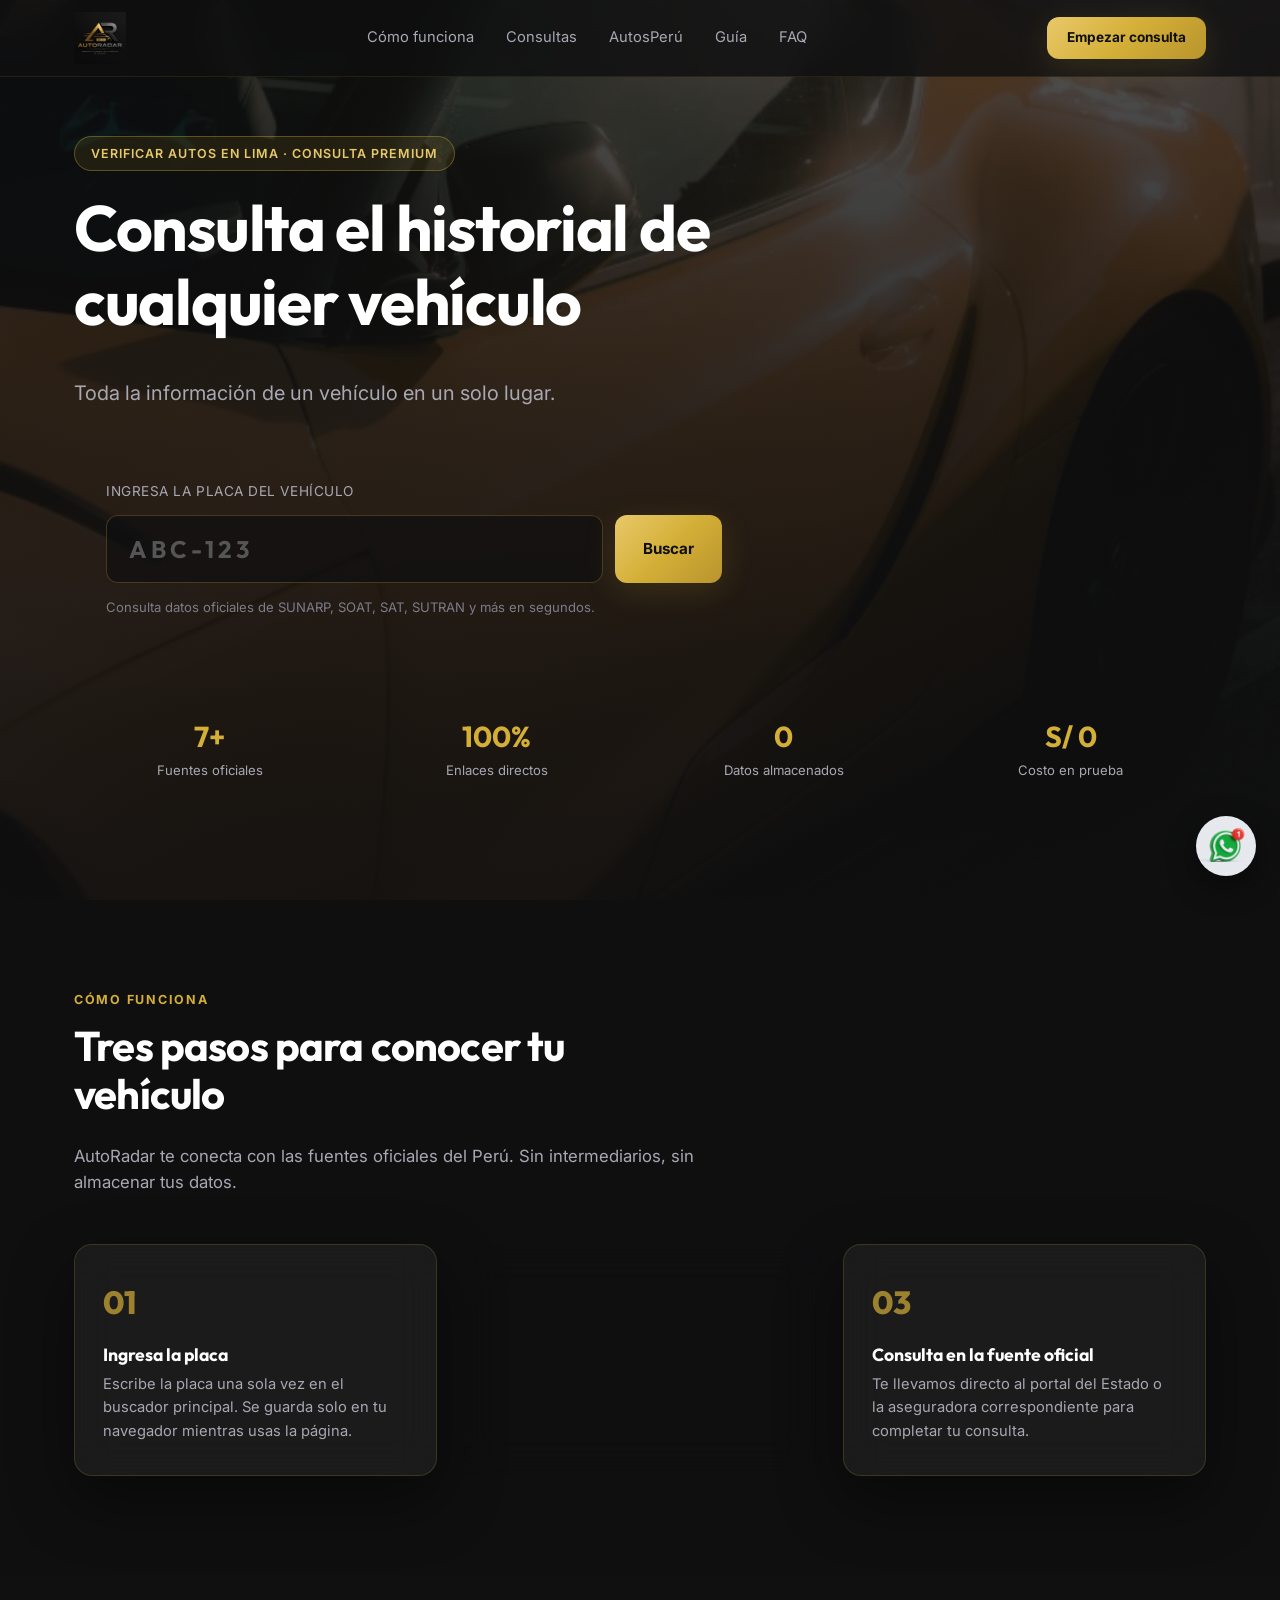
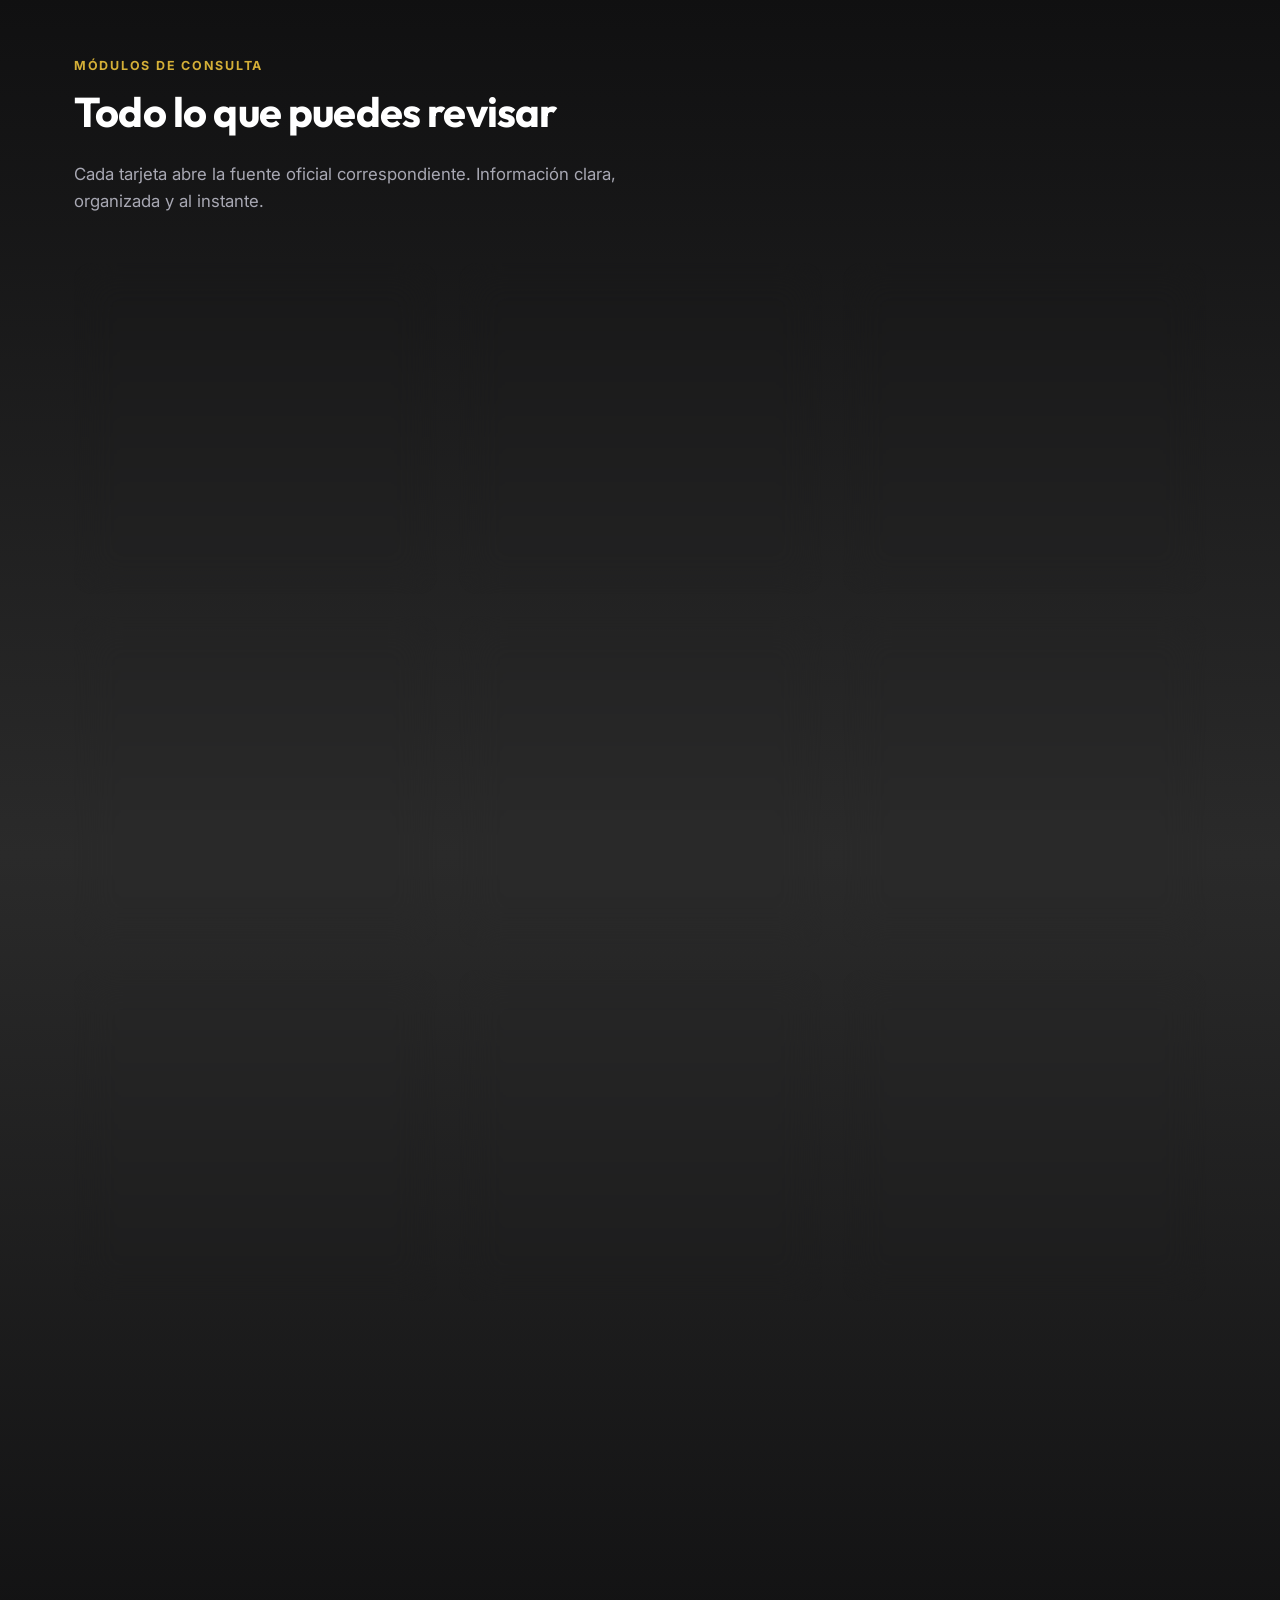
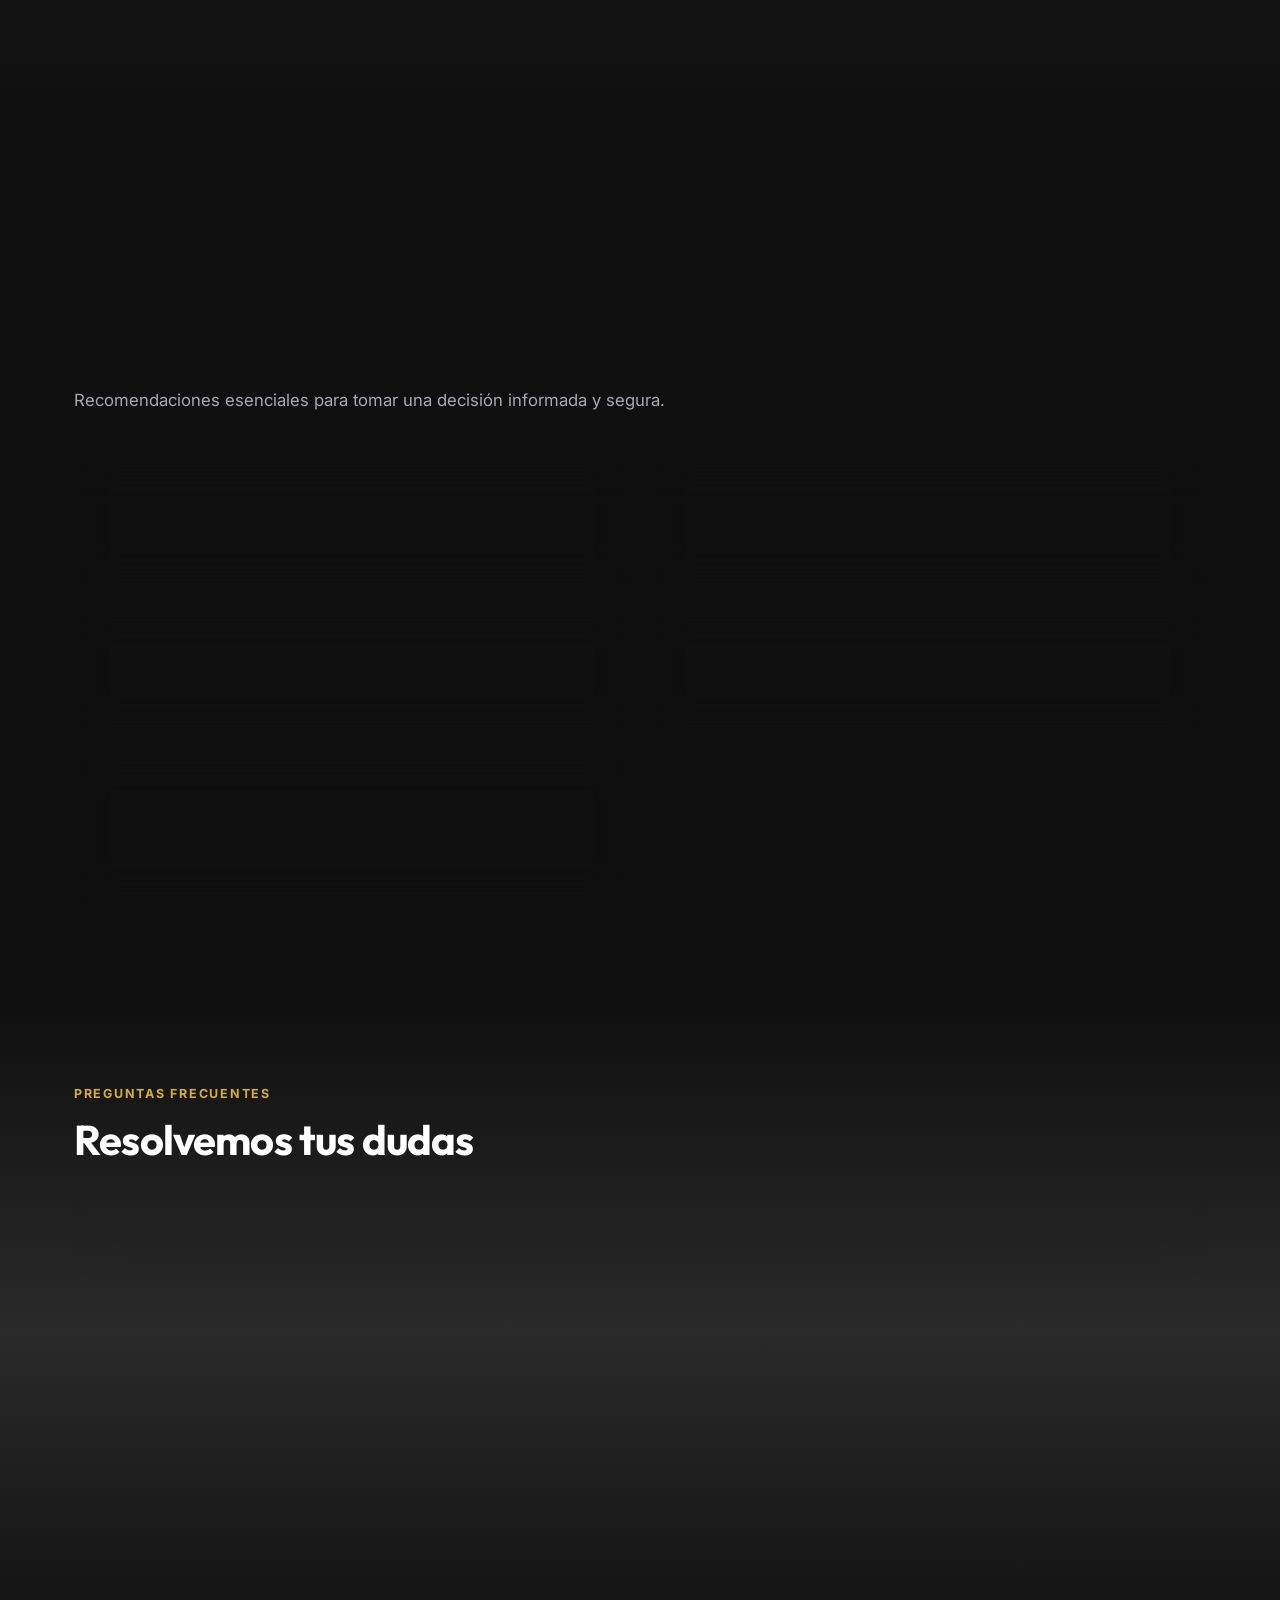
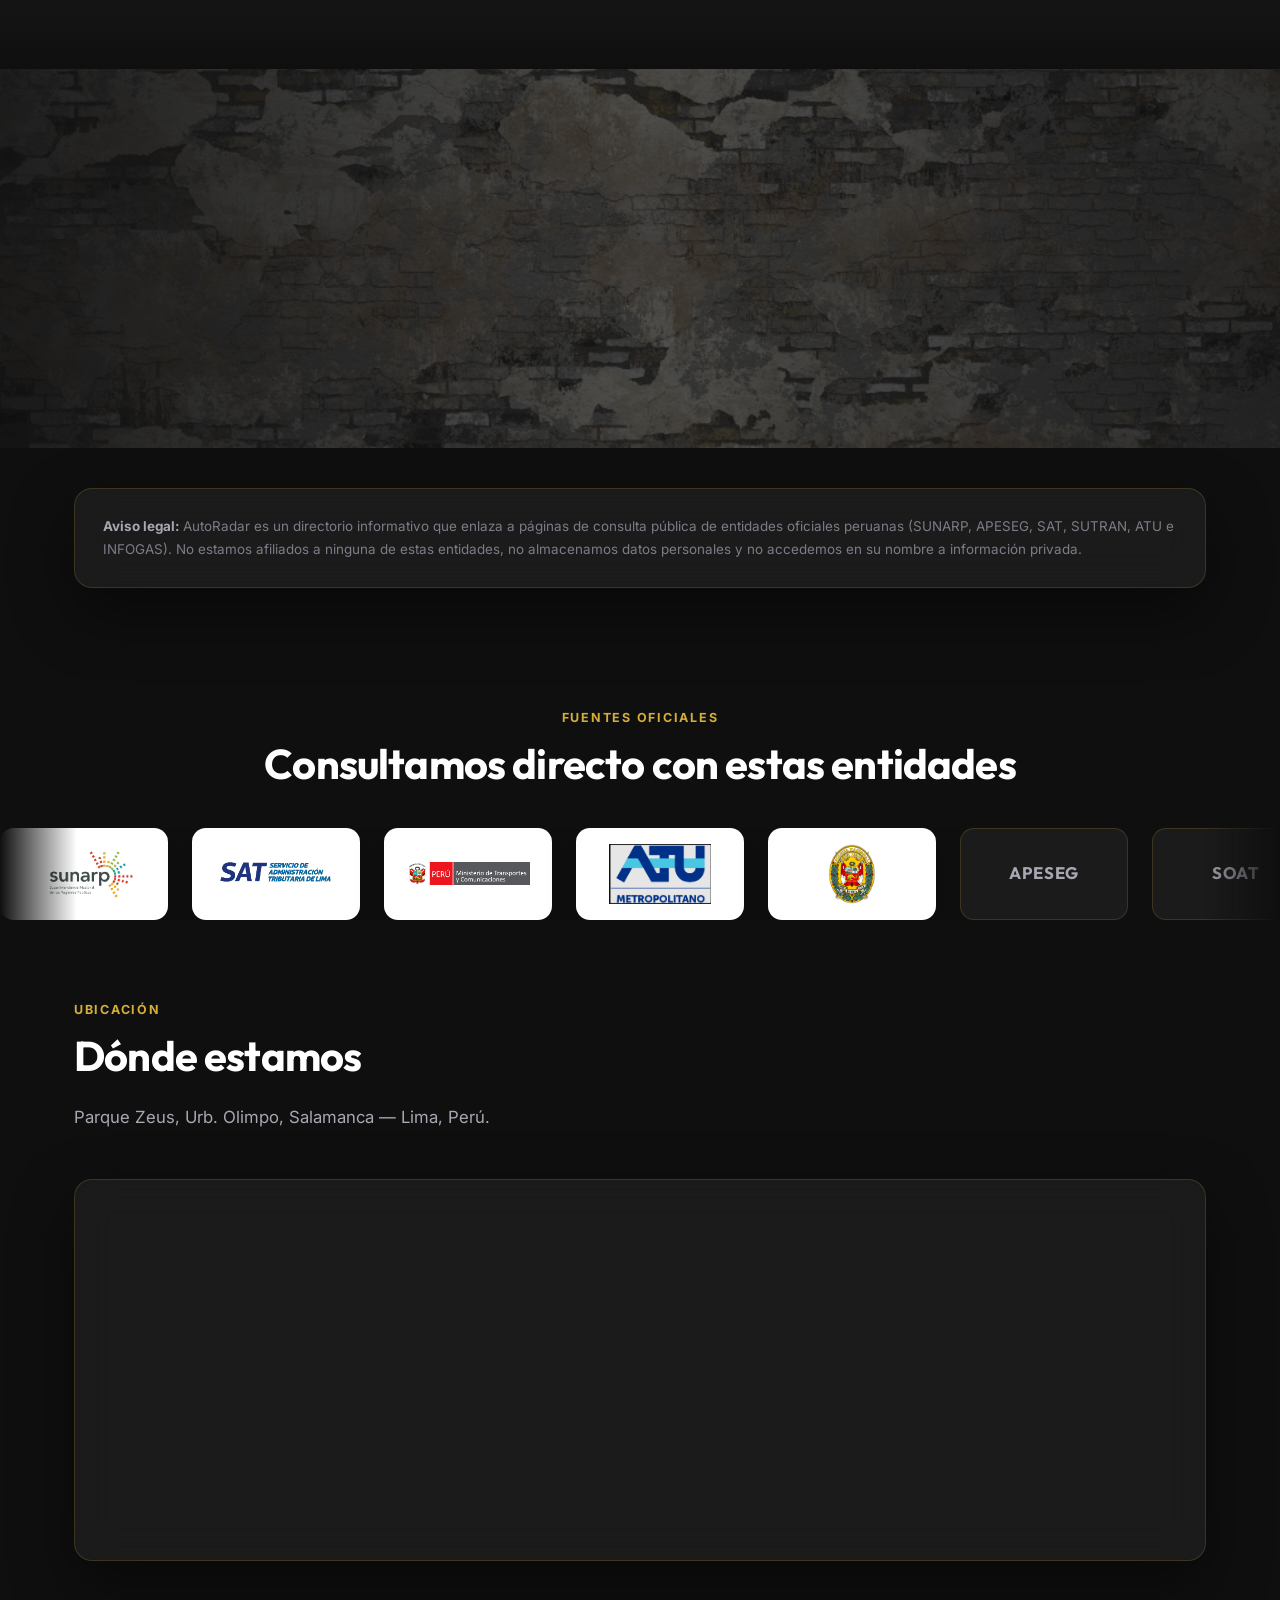
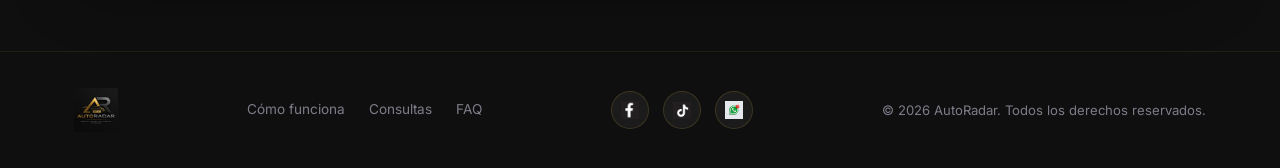
==== commit 1bd0adf6: "Update print statement from 'Hello' to 'Goodbye'" ====
--- a/index.html
+++ b/index.html
@@ -9,6 +9,9 @@
   <meta name="robots" content="index, follow">
   <meta name="author" content="AutoRadar">
   <link rel="canonical" href="https://mathiashorna9.github.io/AUTORADAR/">
+  
+  <!-- ETIQUETA DE VERIFICACIÓN DE GOOGLE / BUSCADORES -->
+  <meta name="google-site-verification" content="TU_CODIGO_DE_VERIFICACION_AQUI" />
 
   <!-- Open Graph / Facebook, WhatsApp, etc. -->
   <meta property="og:type" content="website">
@@ -244,17 +247,17 @@
           </div>
         </article>
 
-        <article class="card glass-card reveal">
-          <div class="card-icon">💰</div>
-          <span class="badge badge-gold">Directo</span>
-          <h4>Lista Referencial de Precios</h4>
-          <p>Consulta el valor referencial de mercado de tu vehículo según marca, modelo y año.</p>
-          <div class="card-footer">
-            <span class="source-tag">Fuente: APESEG</span>
-            <a class="card-btn fuente-btn" href="https://www.apeseg.org.pe/lista-referencial-de-precios/" target="_blank" rel="noopener">Consultar →</a>
-          </div>
-        </article>
-
+        <article class="card glass-card reveal">
+          <div class="card-icon">💰</div>
+          <span class="badge badge-gold">Directo</span>
+          <h4>Lista Referencial de Precios</h4>
+          <p>Consulta el valor referencial de mercado de tu vehículo según marca, modelo y año.</p>
+          <div class="card-footer">
+            <span class="source-tag">Fuente: APESEG</span>
+            <a class="card-btn fuente-btn" href="https://www.apeseg.org.pe/lista-referencial-de-precios/" target="_blank" rel="noopener">Consultar →</a>
+          </div>
+        </article>
+
         <article class="card glass-card reveal card-featured">
           <div class="card-icon">⚡</div>
           <span class="badge badge-gold">AutoRadar</span>
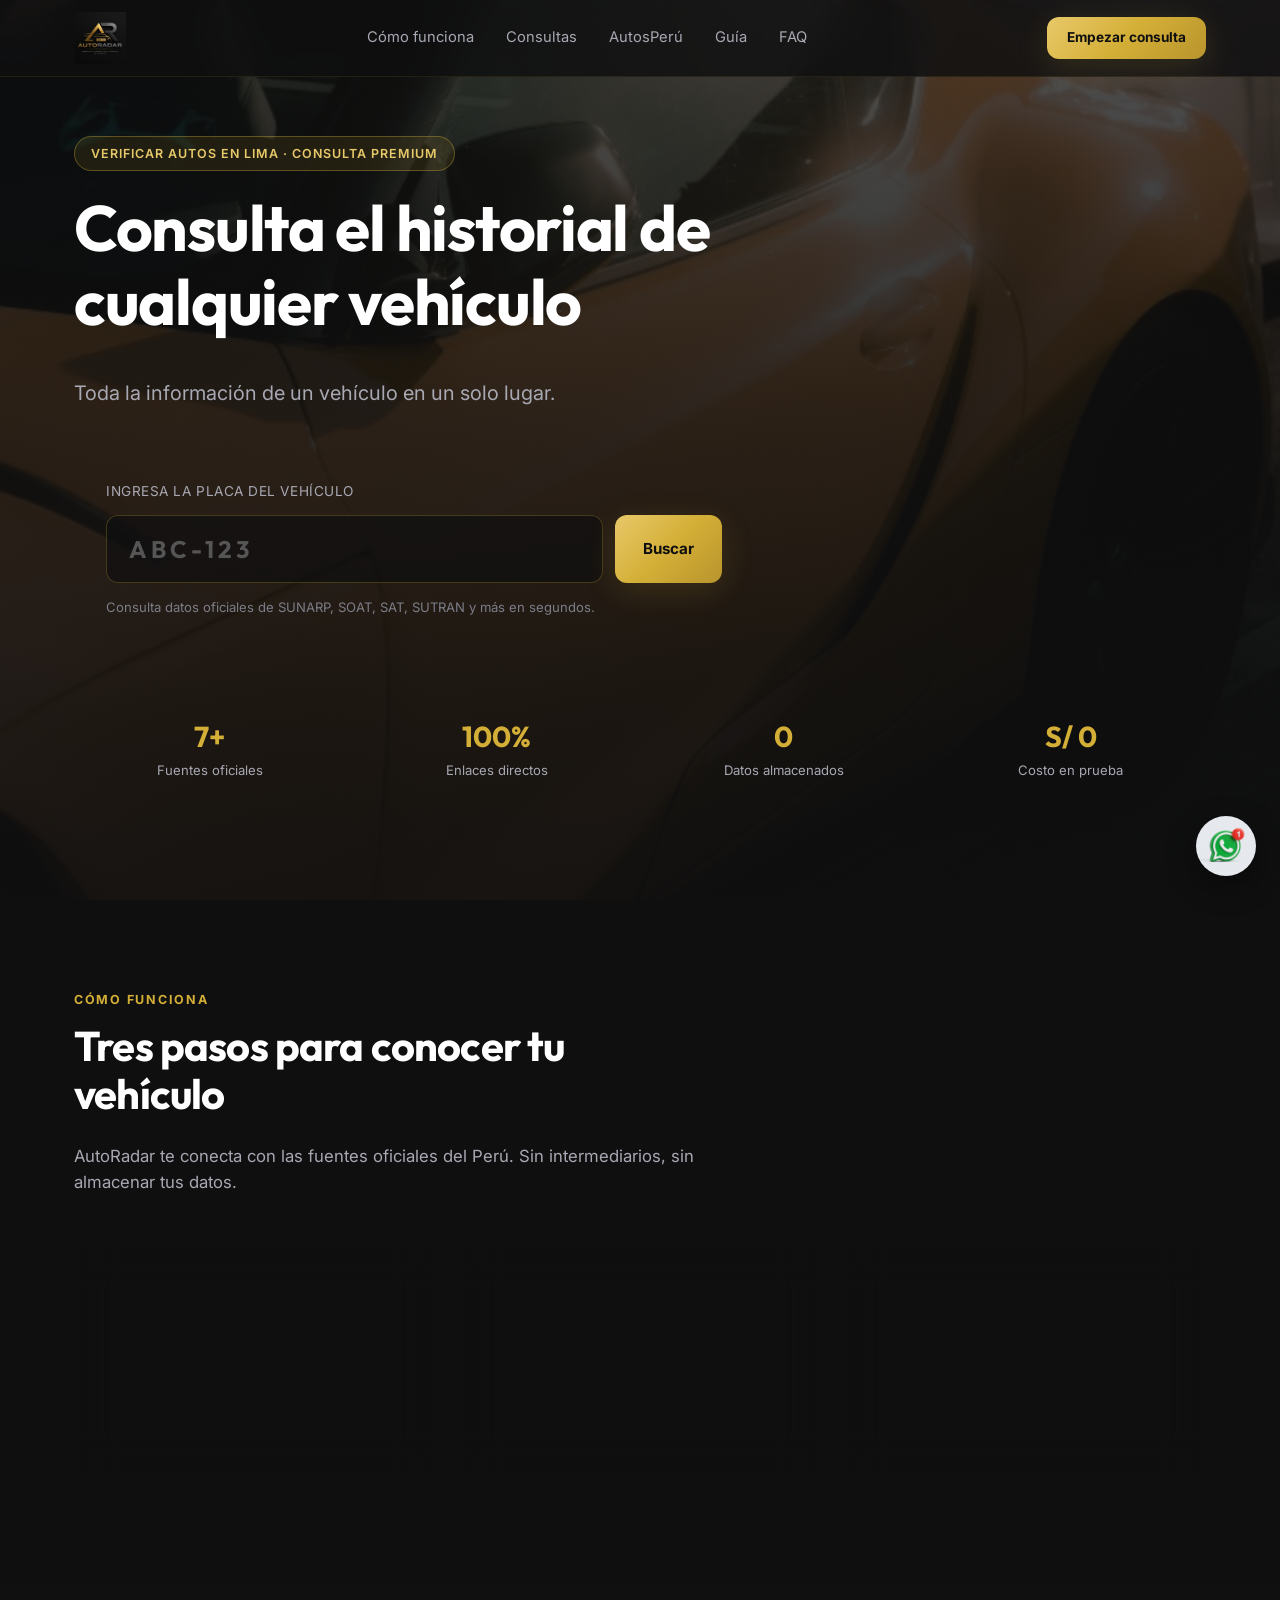
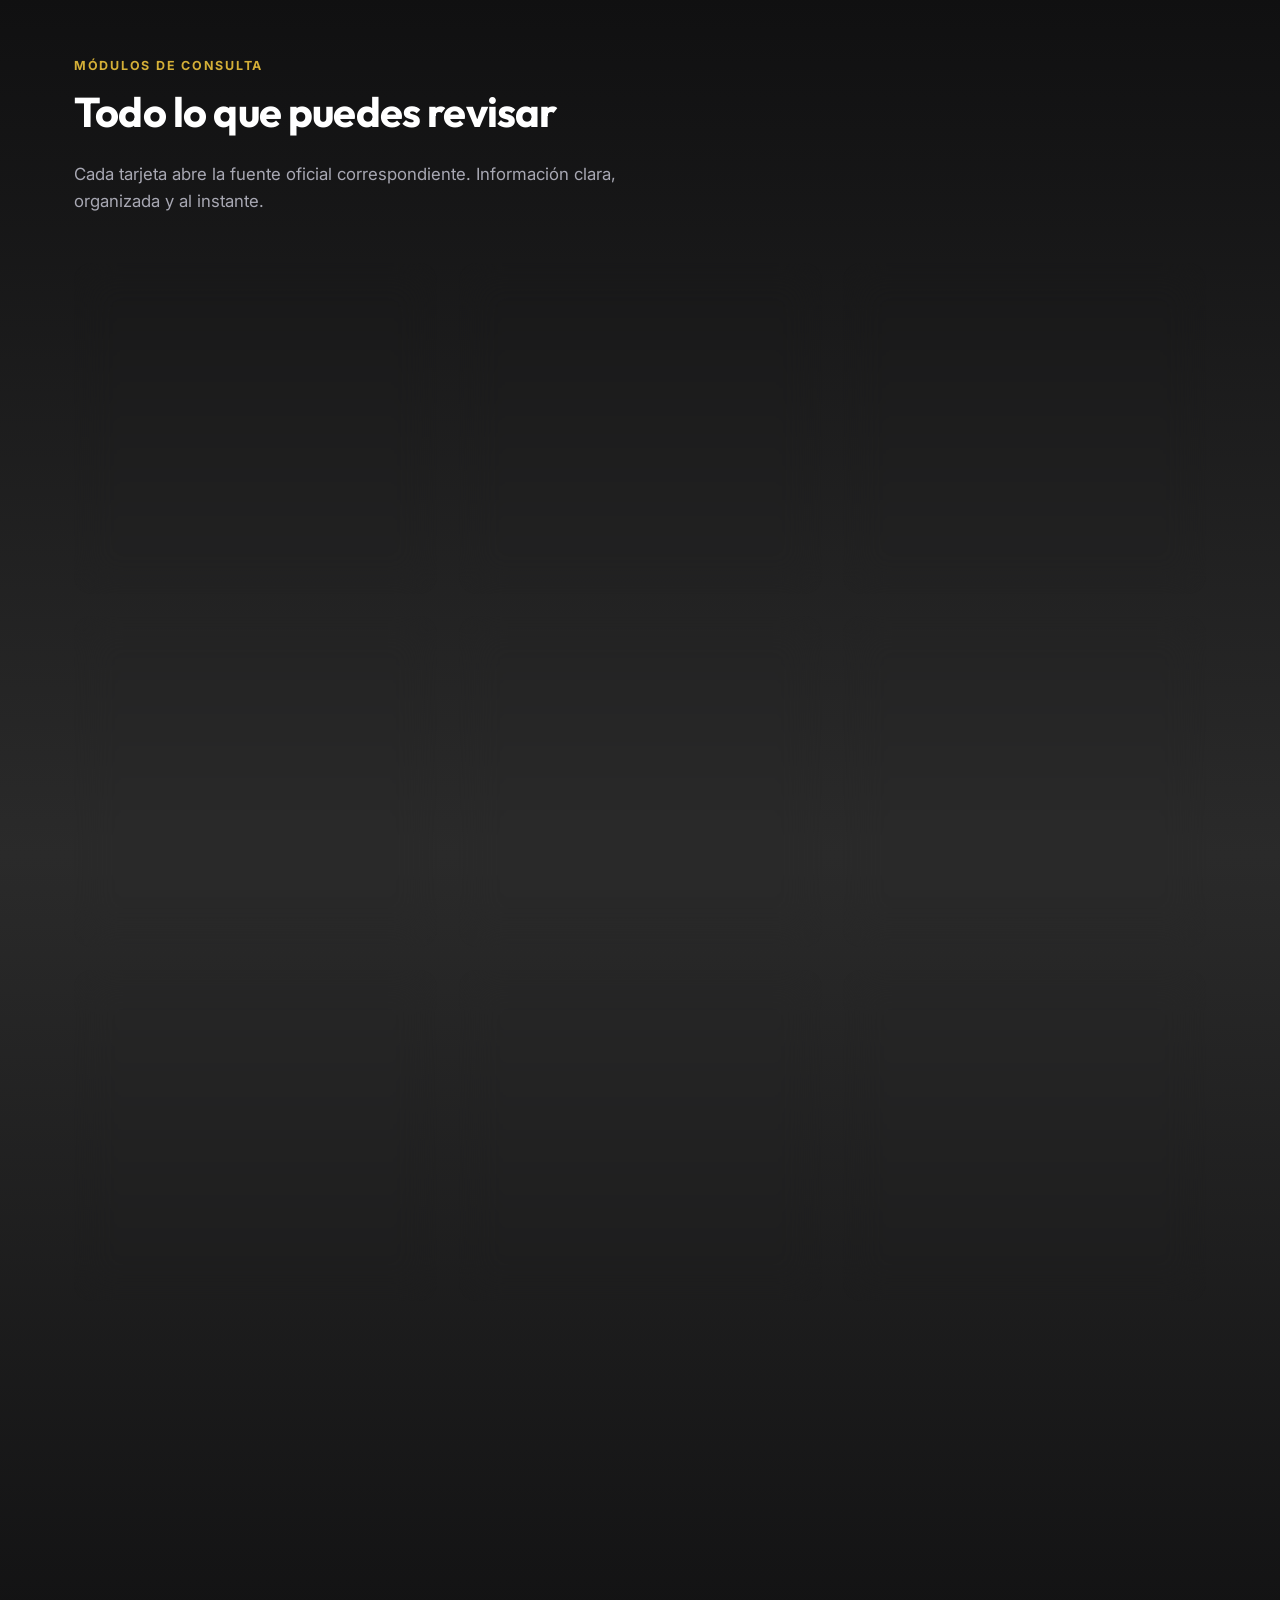
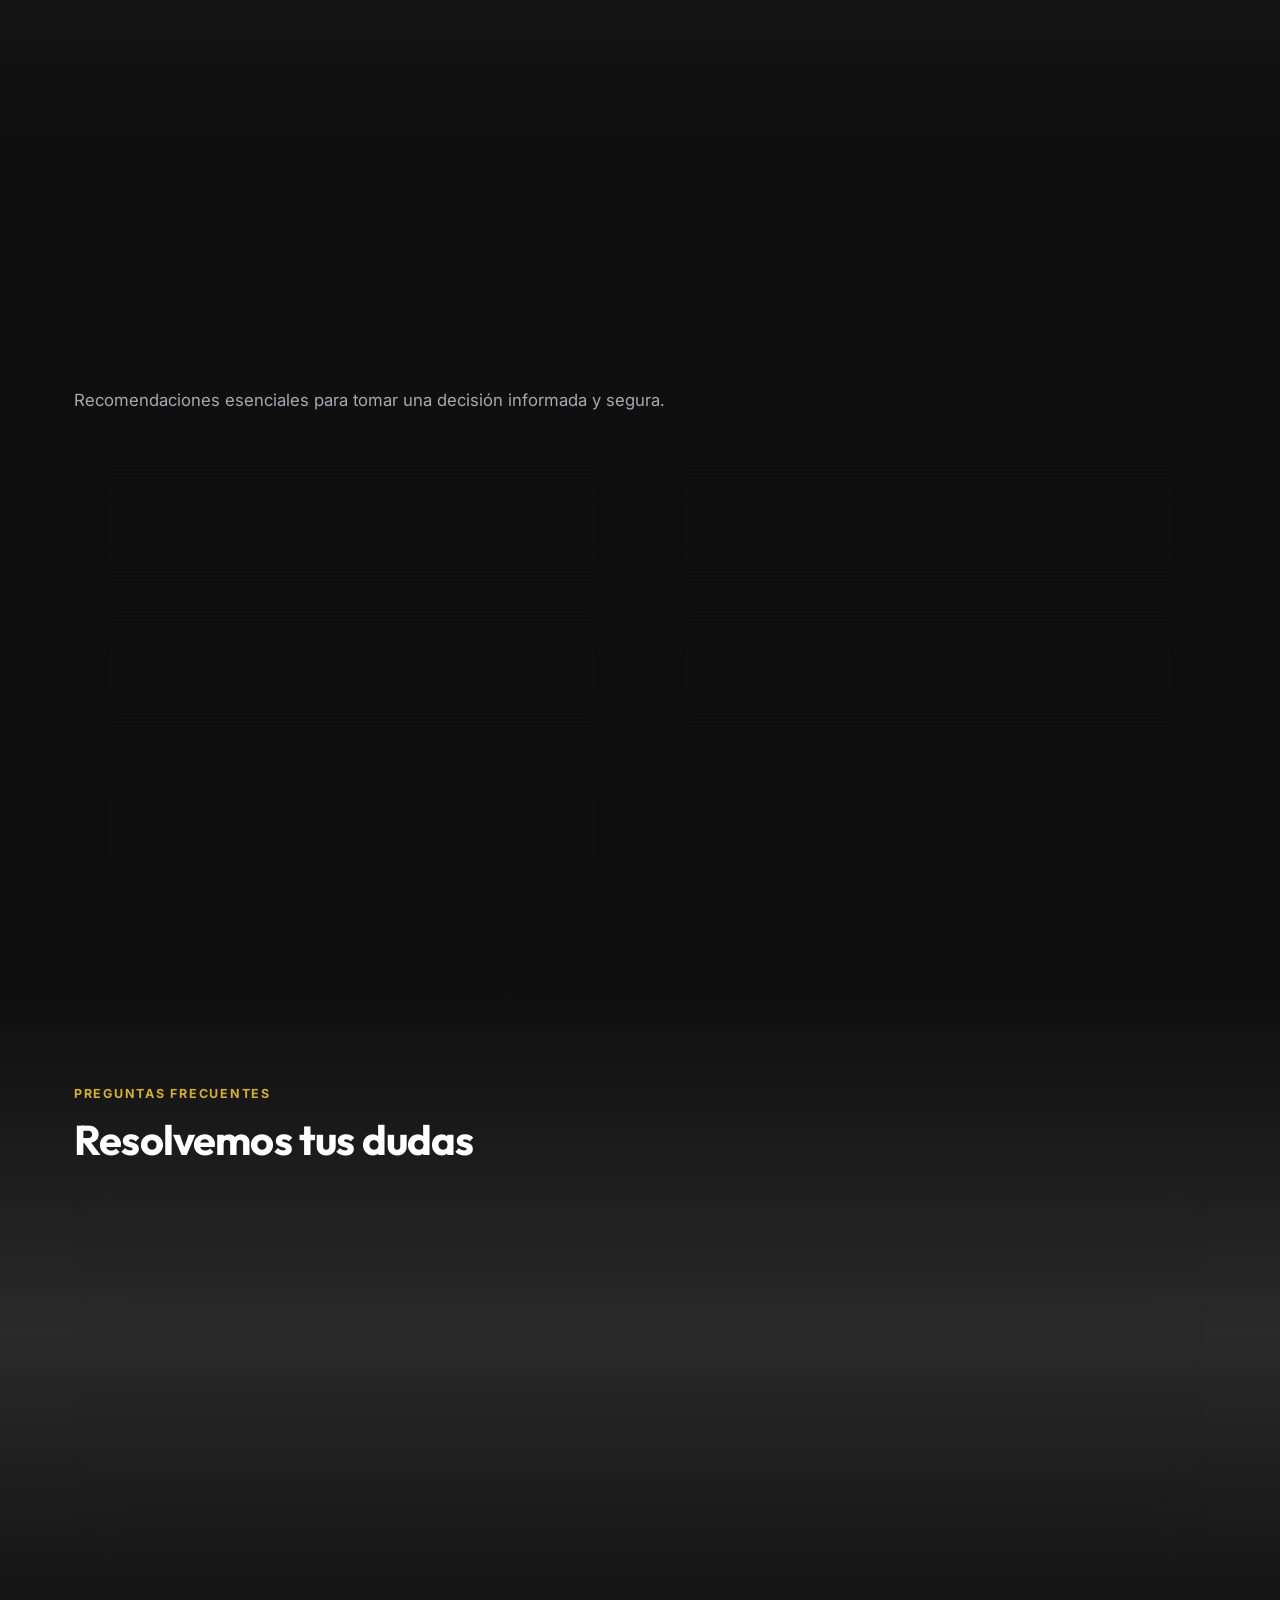
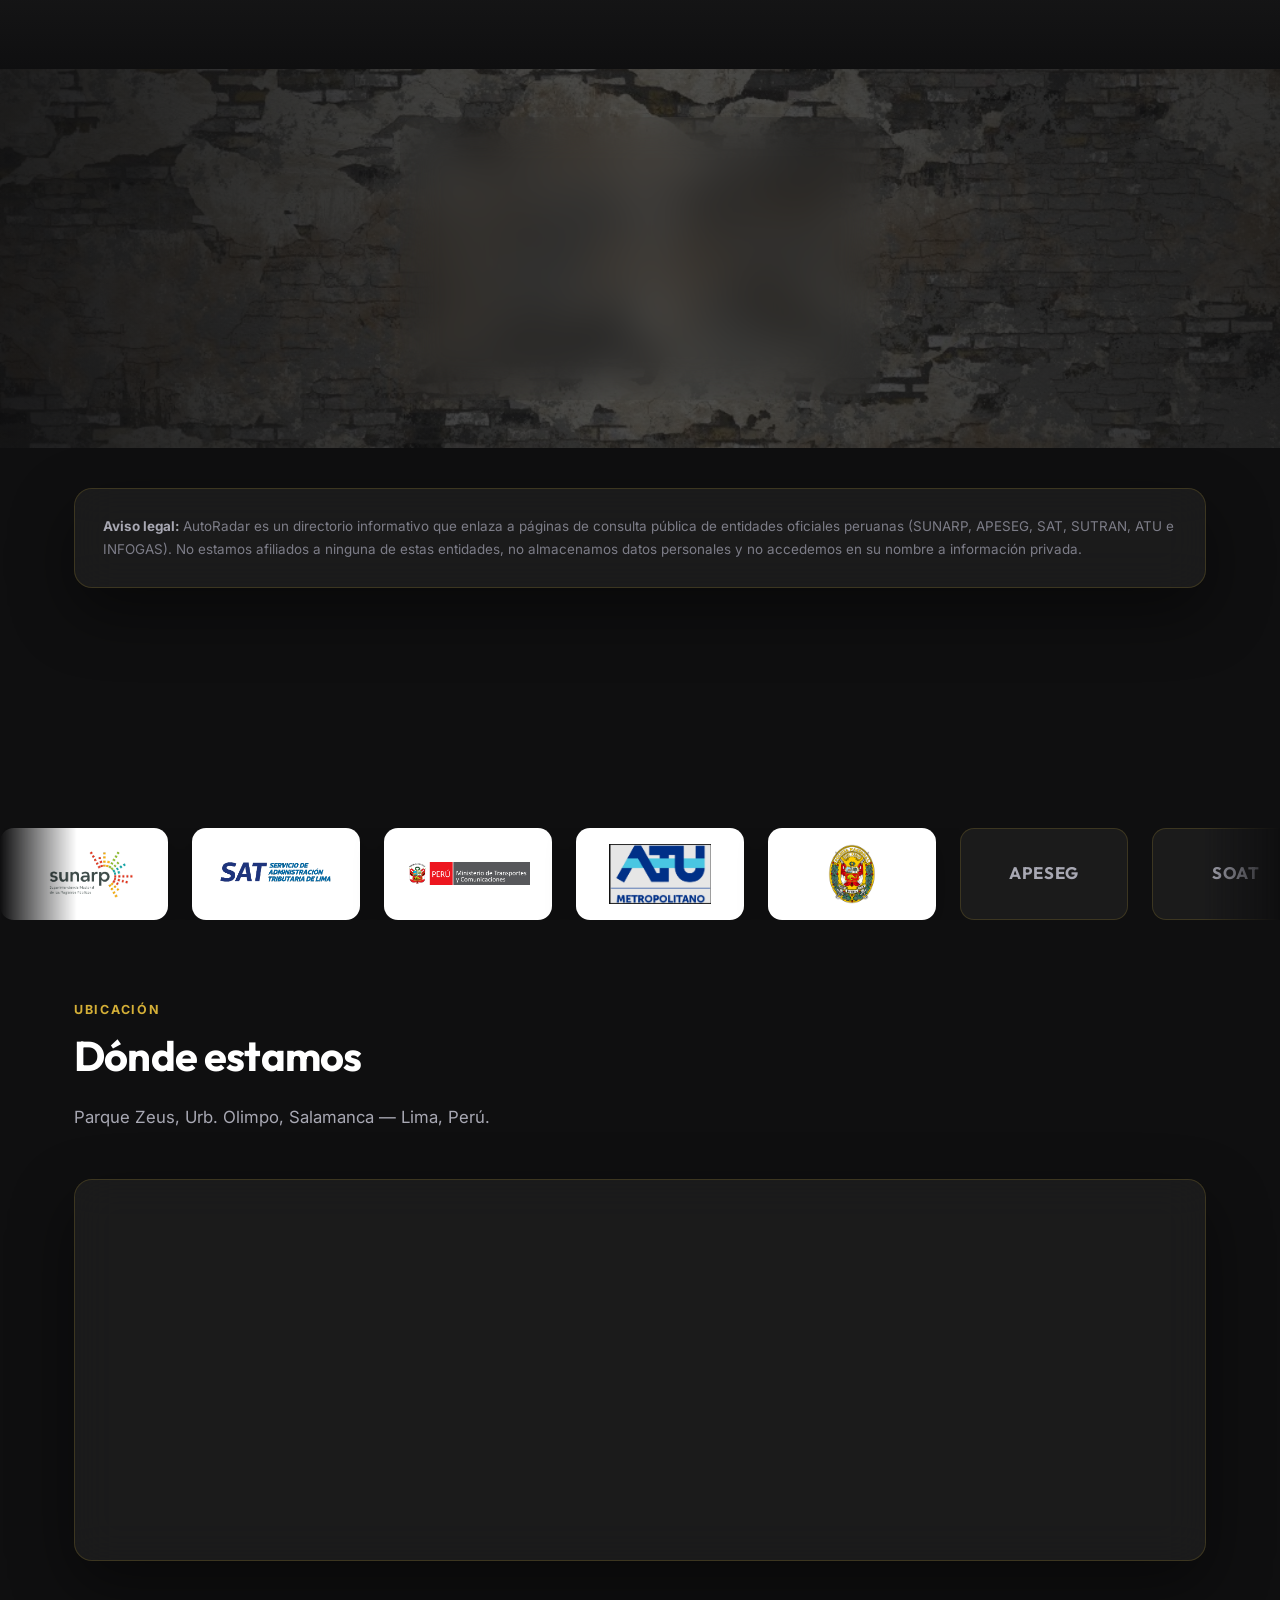
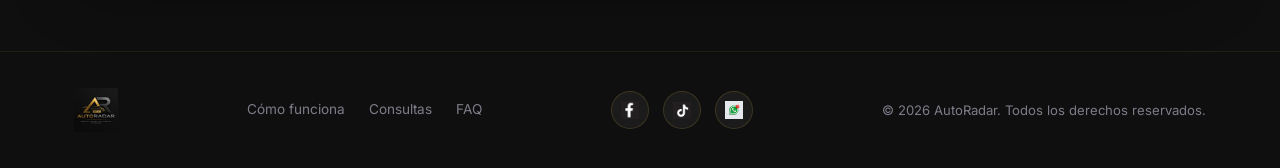
==== commit 648ee234: "Update fmt.Println message from 'Hello' to 'Goodbye'" ====
--- a/index.html
+++ b/index.html
@@ -10,7 +10,6 @@
   <meta name="author" content="AutoRadar">
   <link rel="canonical" href="https://mathiashorna9.github.io/AUTORADAR/">
   
-  <!-- ETIQUETA DE VERIFICACIÓN DE GOOGLE / BUSCADORES -->
   <meta name="google-site-verification" content="TU_CODIGO_DE_VERIFICACION_AQUI" />
 
   <!-- Open Graph / Facebook, WhatsApp, etc. -->
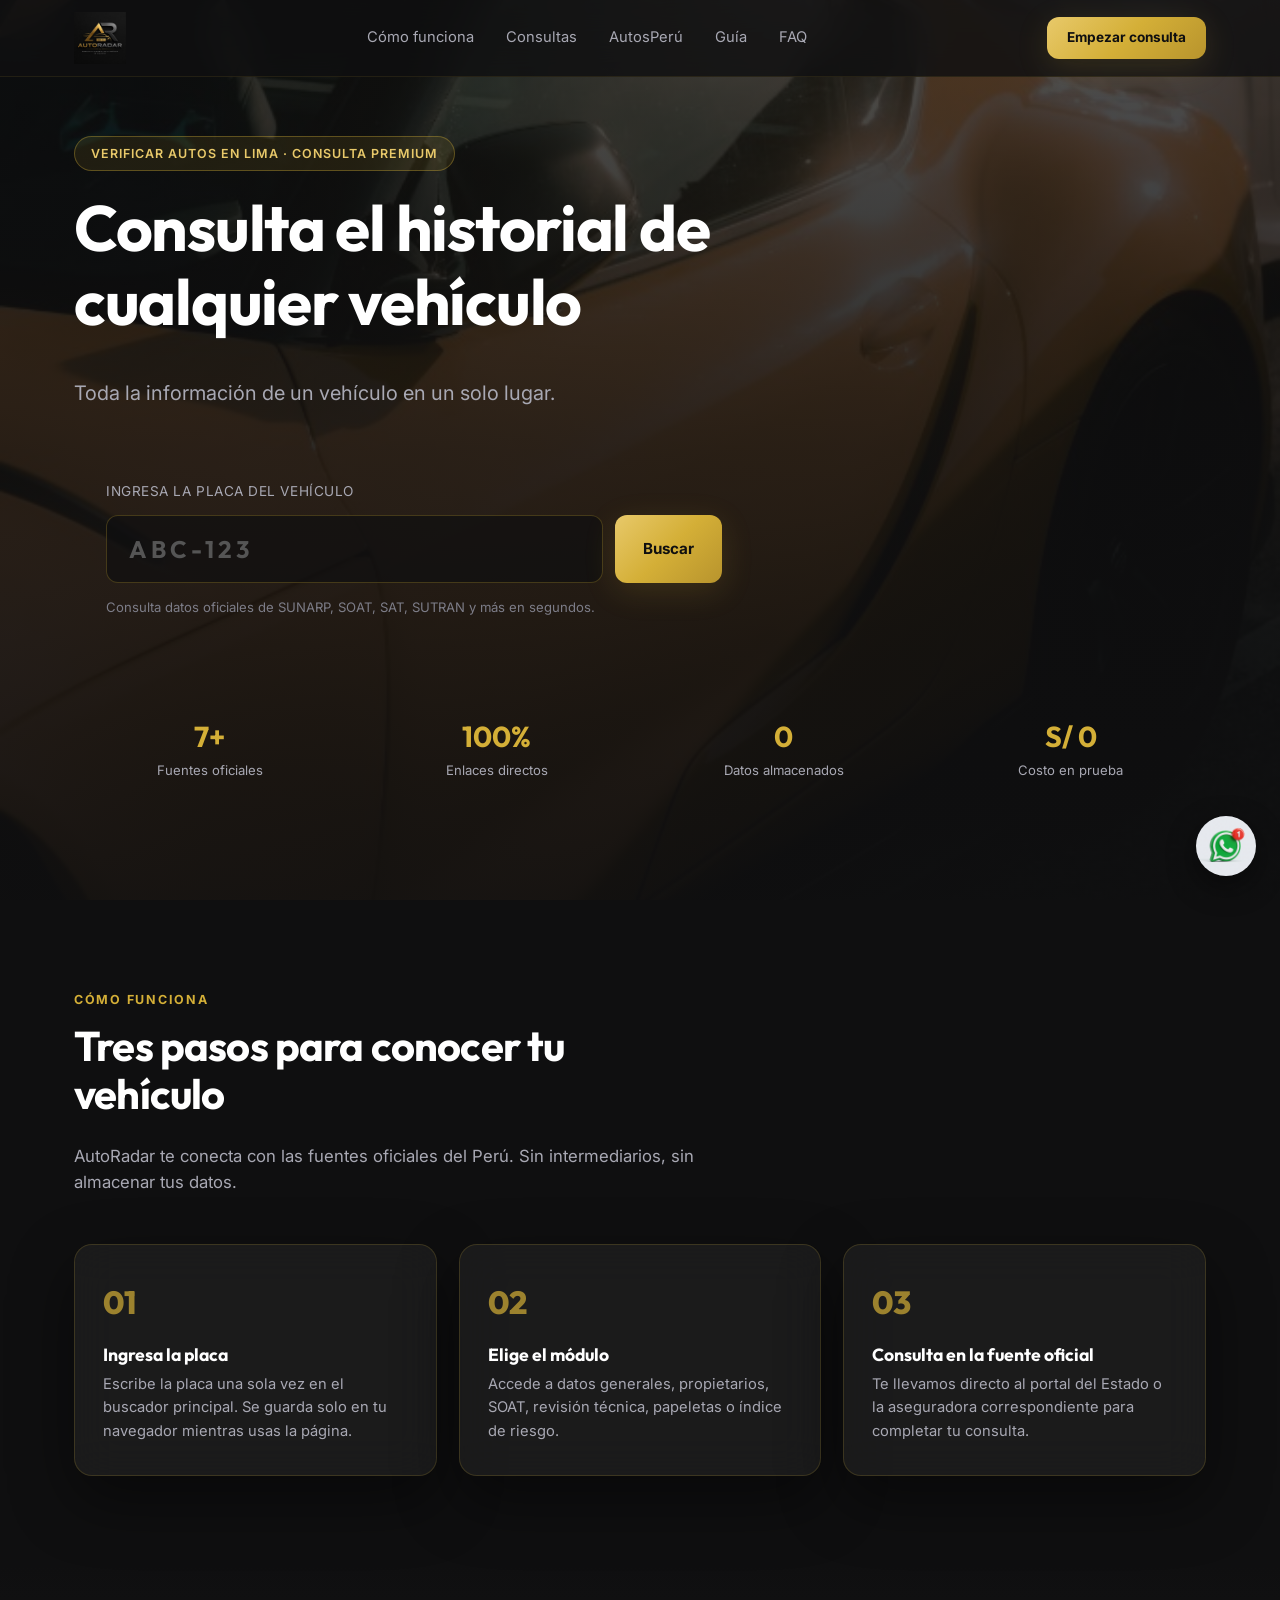
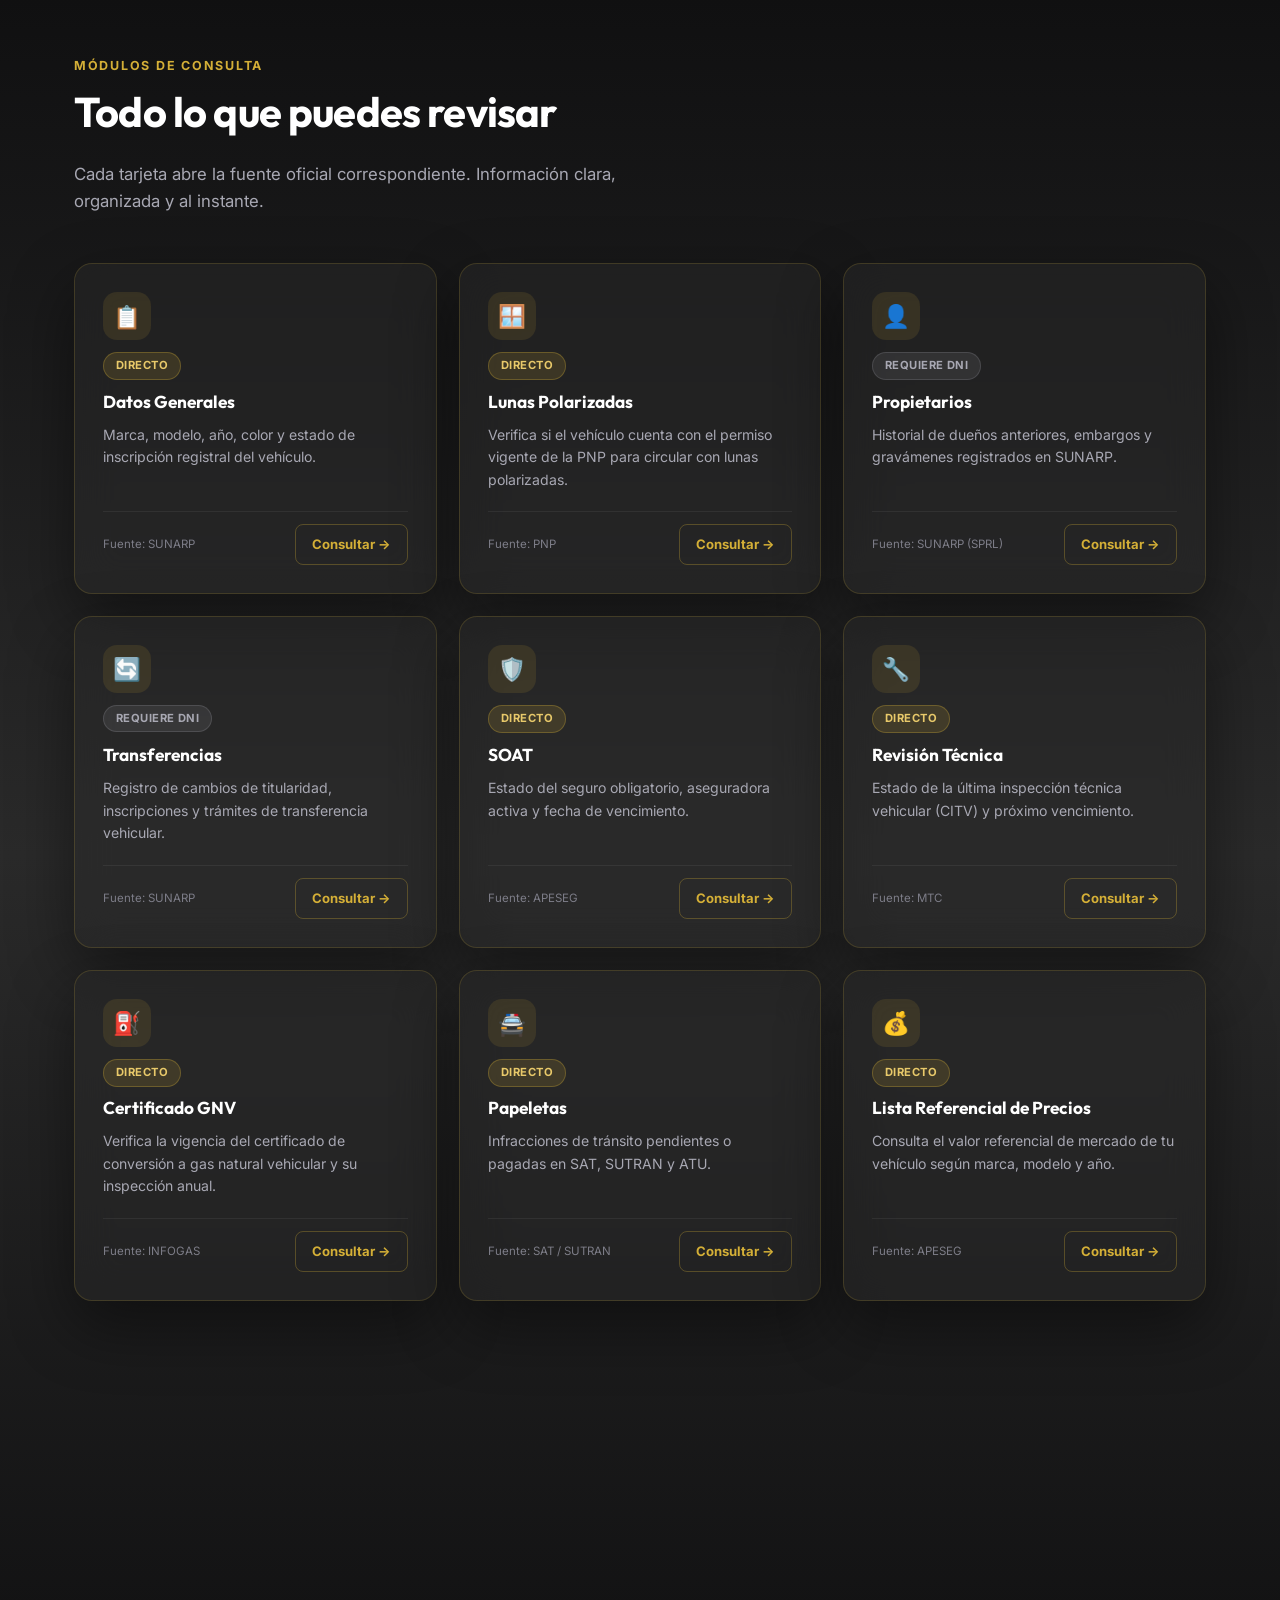
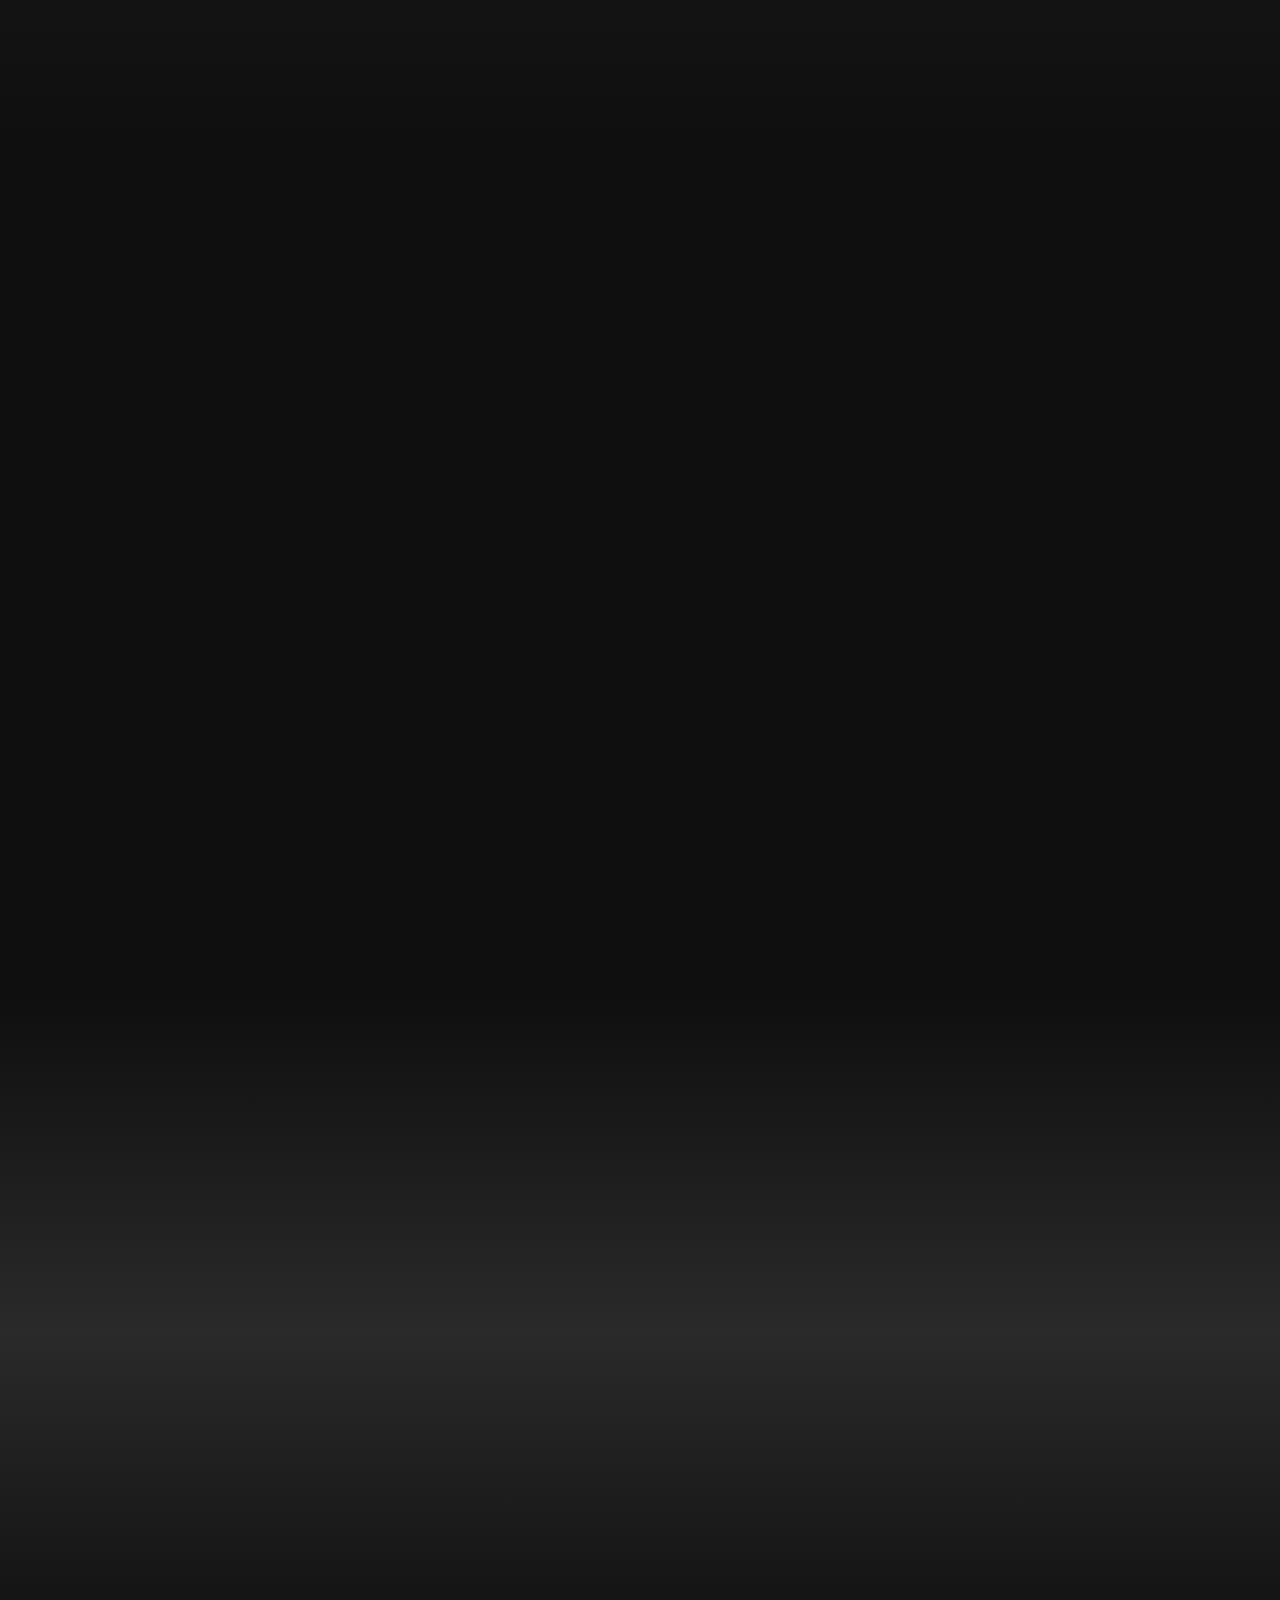
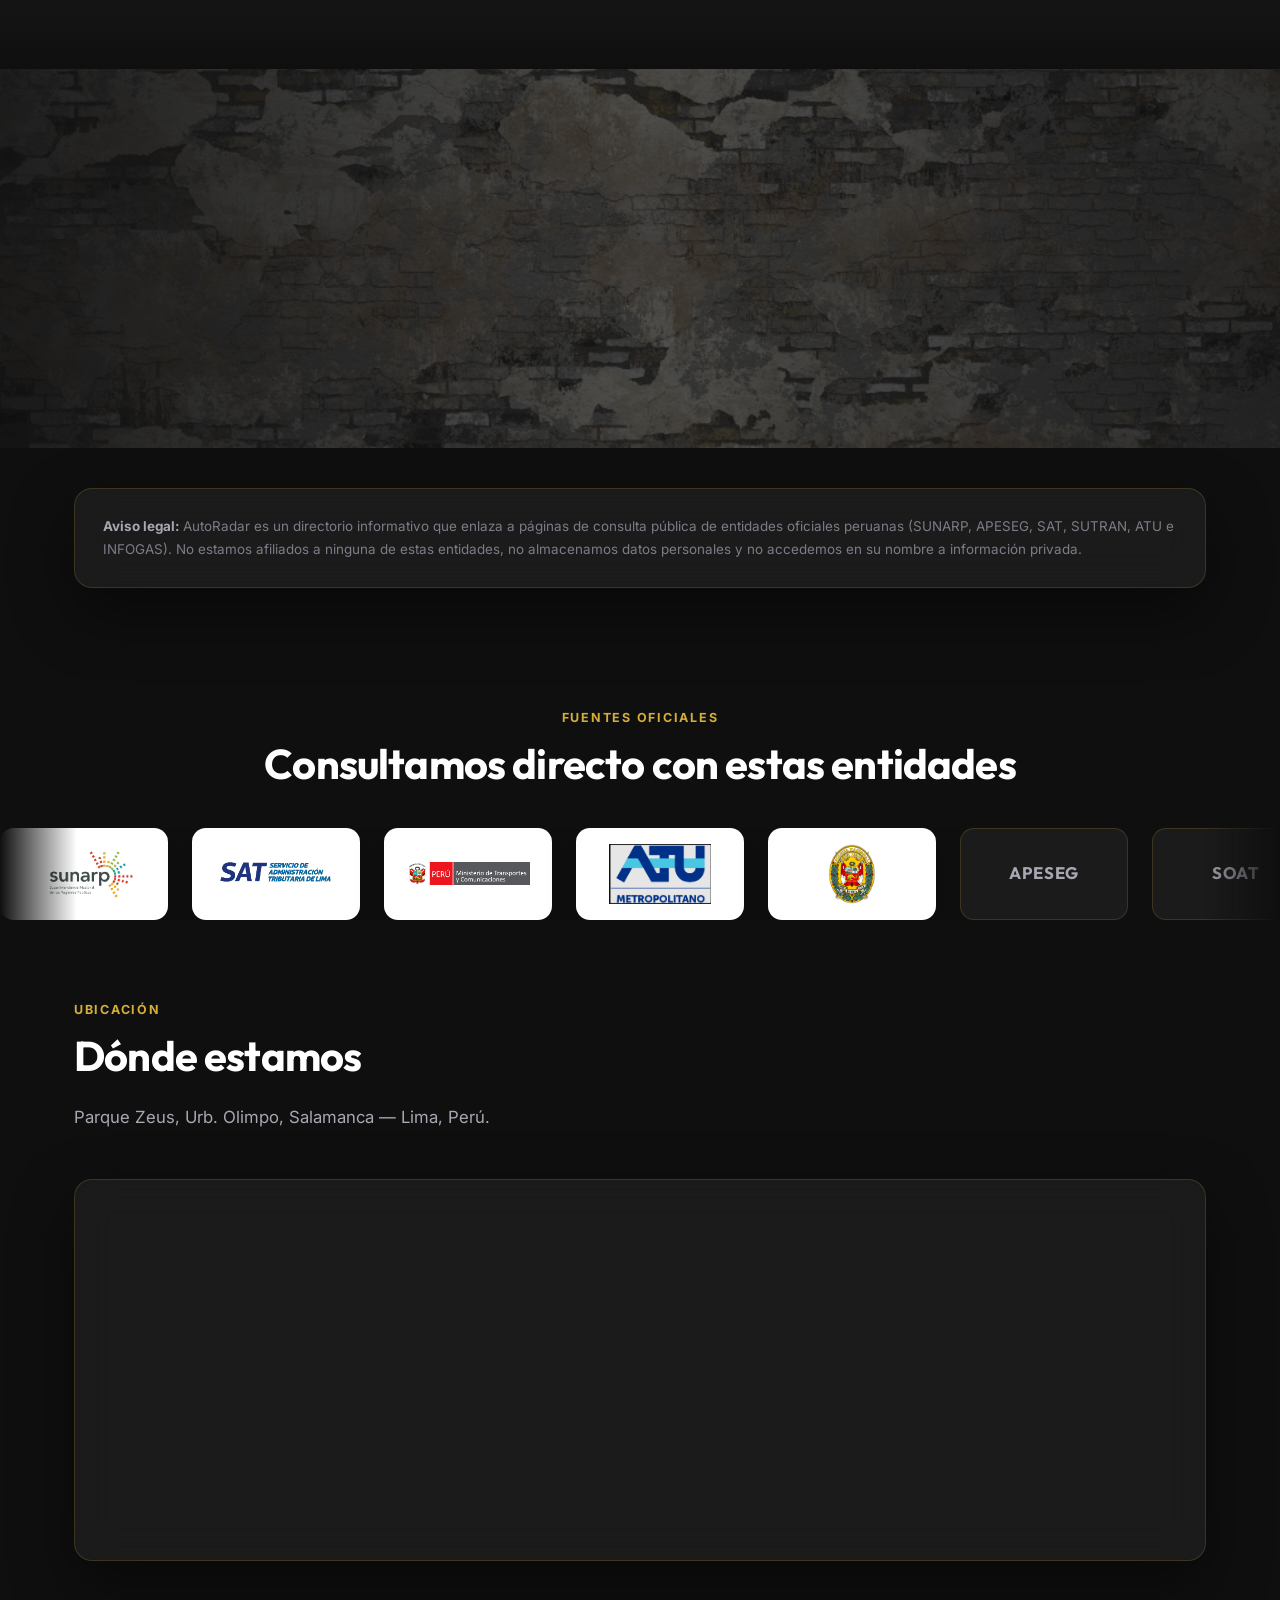
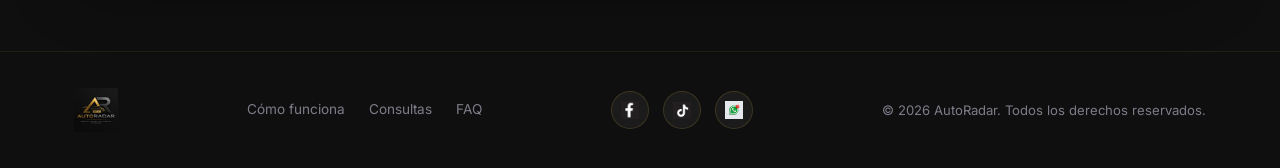
==== commit 204fff81: "Update index.html" ====
--- a/index.html
+++ b/index.html
@@ -10,7 +10,7 @@
   <meta name="author" content="AutoRadar">
   <link rel="canonical" href="https://mathiashorna9.github.io/AUTORADAR/">
   
-  <meta name="google-site-verification" content="TU_CODIGO_DE_VERIFICACION_AQUI" />
+  <meta name="google-site-verification" content="njkCi9cCuxnYwEpLJem8sBQeIQNYnhK9IotnoVGnU7k" />
 
   <!-- Open Graph / Facebook, WhatsApp, etc. -->
   <meta property="og:type" content="website">
